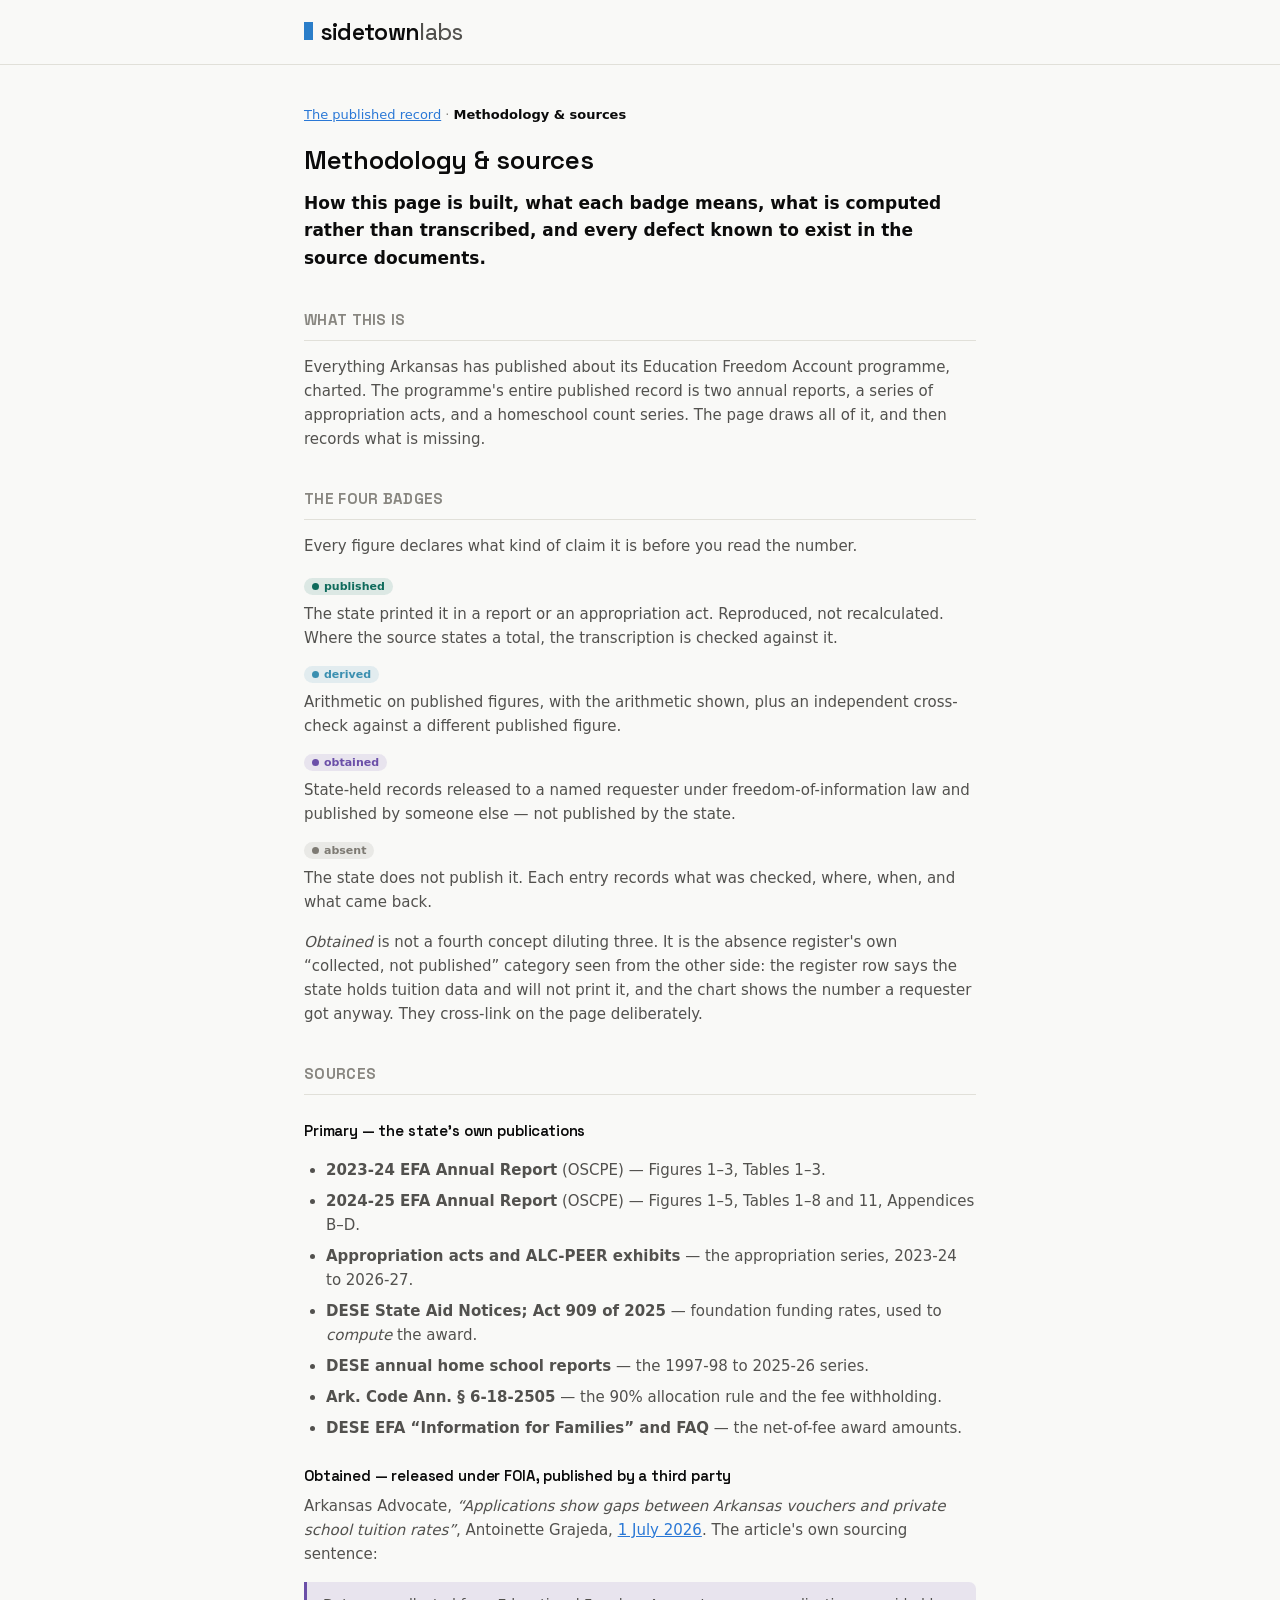
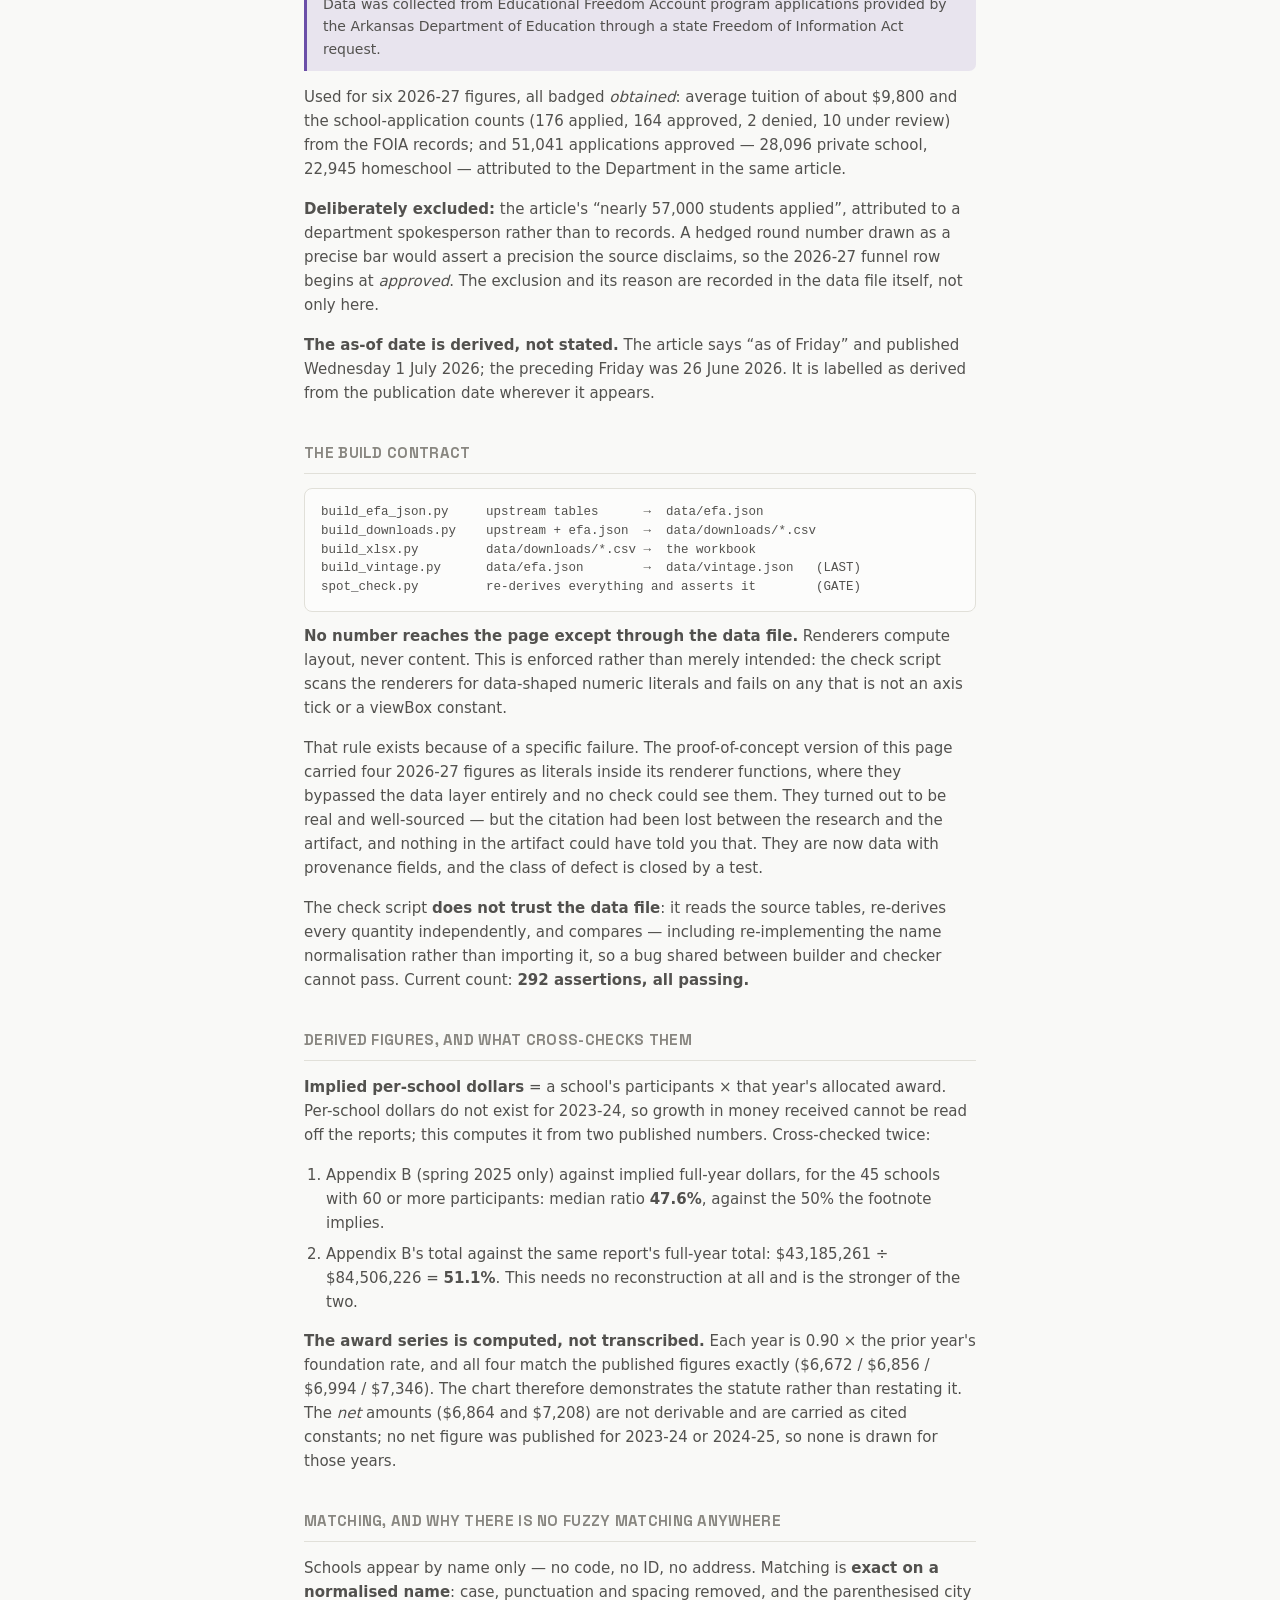
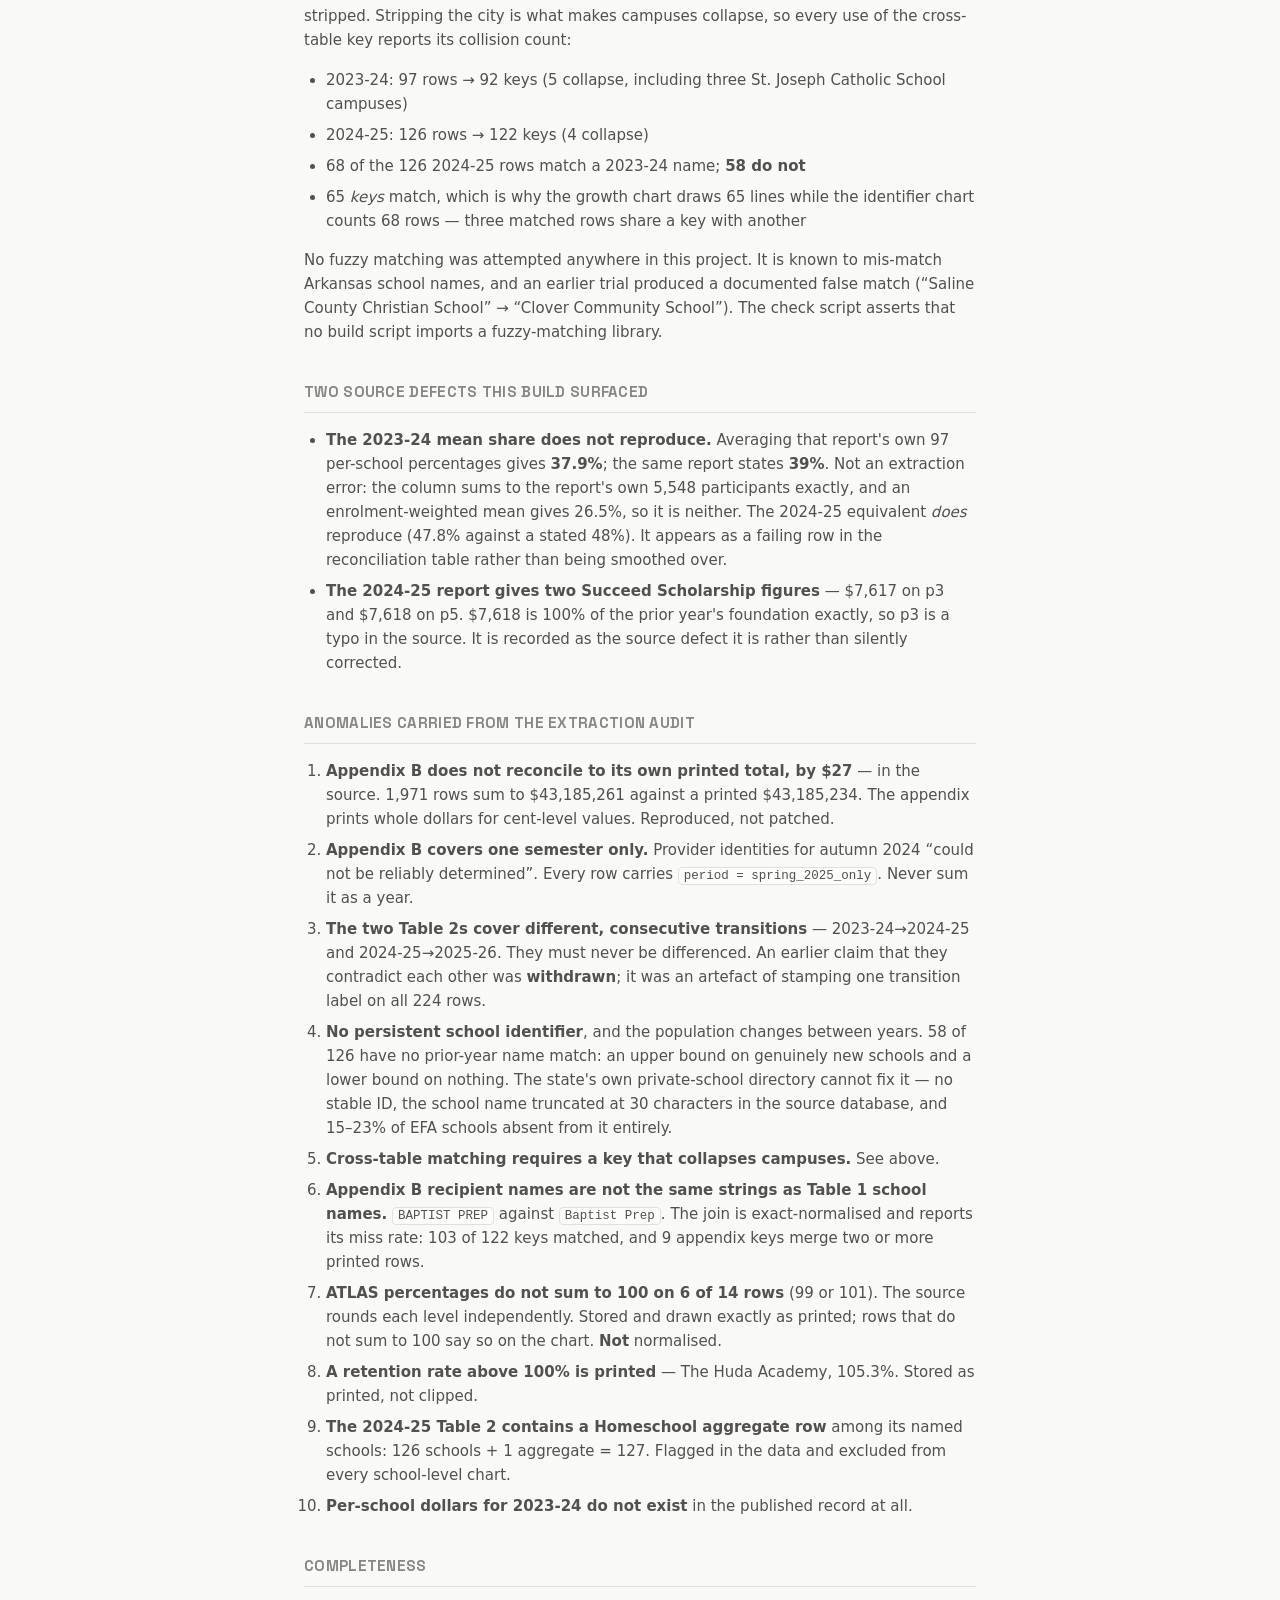
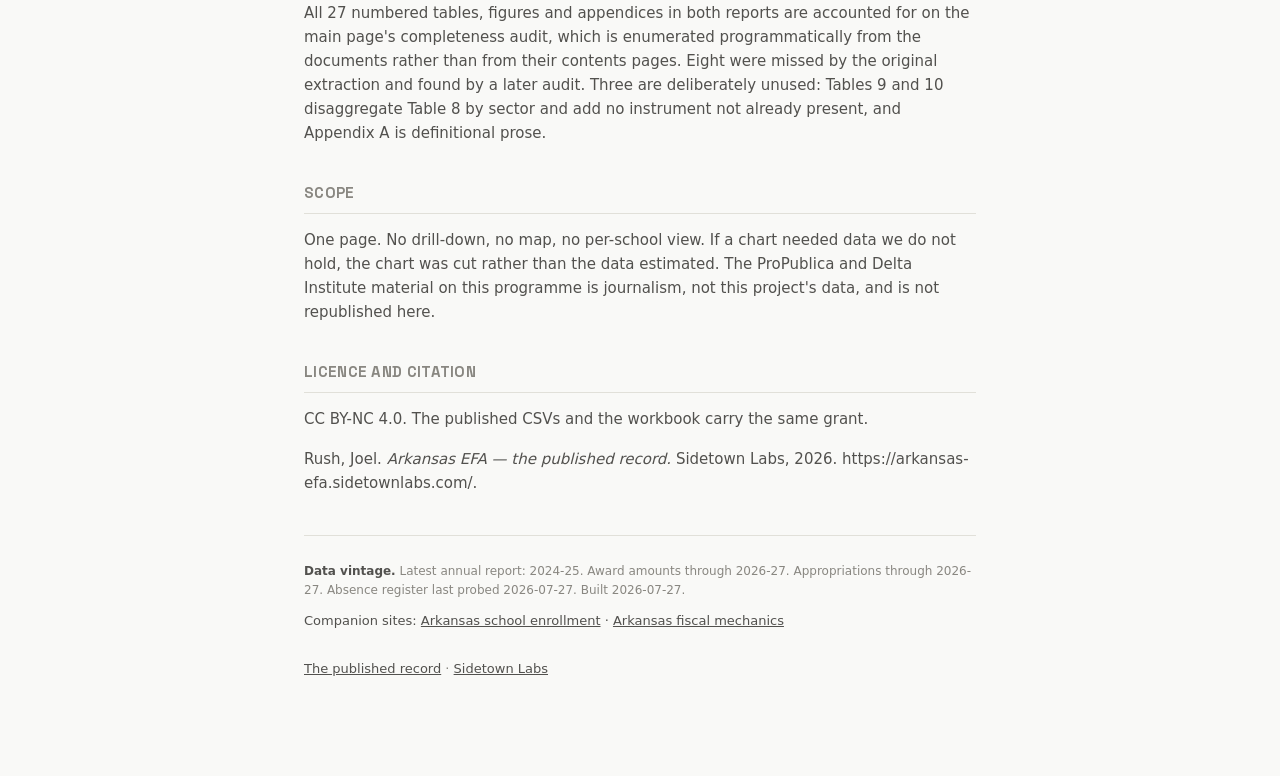
==== methodology.html @ b0ef3294 "Sync public surface with private source (no prior Private-source-commit marker in OUT_DIR's history " ====
<!doctype html>
<html lang="en">
<head>
<meta charset="utf-8">
<meta name="viewport" content="width=device-width, initial-scale=1">
<title>Methodology &amp; sources — Arkansas EFA</title>
<meta name="description" content="How the Arkansas EFA published-record page is built: sources, the four provenance badges, the derived figures and their cross-checks, and every known anomaly in the source documents.">
<link rel="canonical" href="https://arkansas-efa.sidetownlabs.com/methodology.html">
<meta property="og:type" content="article">
<meta property="og:title" content="Methodology &amp; sources — Arkansas EFA">
<meta property="og:description" content="Sources, badges, cross-checks and every known anomaly in Arkansas's EFA reporting.">
<meta property="og:url" content="https://arkansas-efa.sidetownlabs.com/methodology.html">
<meta property="og:image" content="https://arkansas-efa.sidetownlabs.com/og-image.png">
<meta name="twitter:card" content="summary_large_image">
<link rel="icon" type="image/svg+xml" href="favicon.svg">
<link rel="stylesheet" href="app.css">
<style>
  /* Prose page: narrower column, and headings behave as document headings
     rather than the chart page's figure titles. */
  .page h2 { font-size: 15px; font-weight: 700; text-transform: uppercase;
    letter-spacing: .02em; color: var(--text-muted); margin: 36px 0 14px;
    padding-bottom: 8px; border-bottom: 1px solid var(--gridline); }
  .page h3 { font-size: 15px; margin: 24px 0 6px; color: var(--text-primary); }
  .page ul, .page ol { color: var(--text-secondary); padding-left: 22px; }
  .page li { margin-bottom: 7px; }
  dl.badges { margin: 14px 0 0; }
  dl.badges dt { margin-top: 12px; }
  dl.badges dd { margin: 4px 0 0; color: var(--text-secondary); }
  code { font-size: 12.5px; background: var(--surface-1); border: 1px solid var(--gridline);
    border-radius: 4px; padding: 1px 5px; }
  pre { background: var(--surface-1); border: 1px solid var(--gridline); border-radius: 8px;
    padding: 14px 16px; overflow-x: auto; font-size: 12.5px; line-height: 1.5;
    color: var(--text-secondary); }
  pre code { background: none; border: 0; padding: 0; }
  blockquote { margin: 14px 0; padding: 11px 16px; border-left: 3px solid var(--obtained);
    background: var(--obtained-bg); border-radius: 0 7px 7px 0; color: var(--text-secondary);
    font-size: 14px; }
  blockquote p { margin: 0; }
</style>
</head>
<body>
<a class="skip-link" href="#main">Skip to content</a>

<header class="site-header">
  <div class="page">
    <a class="wordmark" href="https://sidetownlabs.com/">
      <span class="caret" aria-hidden="true"></span><span class="st">sidetown</span><span class="lb">labs</span>
    </a>
  </div>
</header>

<div class="page">
<main id="main" tabindex="-1">

<p class="view-nav"><a href="./">The published record</a> · <span class="current">Methodology &amp; sources</span></p>

<h1>Methodology &amp; sources</h1>
<p class="lede">How this page is built, what each badge means, what is computed rather than
transcribed, and every defect known to exist in the source documents.</p>

<h2>What this is</h2>
<p>Everything Arkansas has published about its Education Freedom Account programme, charted. The
programme's entire published record is two annual reports, a series of appropriation acts, and a
homeschool count series. The page draws all of it, and then records what is missing.</p>

<h2>The four badges</h2>
<p>Every figure declares what kind of claim it is before you read the number.</p>
<dl class="badges">
  <dt><span class="verify-badge" data-verify="published"><span class="verify-dot"></span>published</span></dt>
  <dd>The state printed it in a report or an appropriation act. Reproduced, not recalculated.
  Where the source states a total, the transcription is checked against it.</dd>
  <dt><span class="verify-badge" data-verify="derived"><span class="verify-dot"></span>derived</span></dt>
  <dd>Arithmetic on published figures, with the arithmetic shown, plus an independent cross-check
  against a different published figure.</dd>
  <dt><span class="verify-badge" data-verify="obtained"><span class="verify-dot"></span>obtained</span></dt>
  <dd>State-held records released to a named requester under freedom-of-information law and
  published by someone else &mdash; not published by the state.</dd>
  <dt><span class="verify-badge" data-verify="absent"><span class="verify-dot"></span>absent</span></dt>
  <dd>The state does not publish it. Each entry records what was checked, where, when, and what
  came back.</dd>
</dl>
<p style="margin-top:16px"><em>Obtained</em> is not a fourth concept diluting three. It is the
absence register's own &ldquo;collected, not published&rdquo; category seen from the other side:
the register row says the state holds tuition data and will not print it, and the chart shows the
number a requester got anyway. They cross-link on the page deliberately.</p>

<h2>Sources</h2>
<h3>Primary &mdash; the state's own publications</h3>
<ul>
  <li><strong>2023-24 EFA Annual Report</strong> (OSCPE) &mdash; Figures 1&ndash;3, Tables 1&ndash;3.</li>
  <li><strong>2024-25 EFA Annual Report</strong> (OSCPE) &mdash; Figures 1&ndash;5, Tables 1&ndash;8 and 11, Appendices B&ndash;D.</li>
  <li><strong>Appropriation acts and ALC-PEER exhibits</strong> &mdash; the appropriation series, 2023-24 to 2026-27.</li>
  <li><strong>DESE State Aid Notices; Act 909 of 2025</strong> &mdash; foundation funding rates, used to <em>compute</em> the award.</li>
  <li><strong>DESE annual home school reports</strong> &mdash; the 1997-98 to 2025-26 series.</li>
  <li><strong>Ark. Code Ann. &sect;&nbsp;6-18-2505</strong> &mdash; the 90% allocation rule and the fee withholding.</li>
  <li><strong>DESE EFA &ldquo;Information for Families&rdquo; and FAQ</strong> &mdash; the net-of-fee award amounts.</li>
</ul>

<h3>Obtained &mdash; released under FOIA, published by a third party</h3>
<p>Arkansas Advocate, <em>&ldquo;Applications show gaps between Arkansas vouchers and private
school tuition rates&rdquo;</em>, Antoinette Grajeda,
<a href="https://arkansasadvocate.com/2026/07/01/applications-show-gaps-between-arkansas-vouchers-and-private-school-tuition-rates/">1 July 2026</a>.
The article's own sourcing sentence:</p>
<blockquote><p>Data was collected from Educational Freedom Account program applications provided
by the Arkansas Department of Education through a state Freedom of Information Act request.</p></blockquote>
<p>Used for six 2026-27 figures, all badged <em>obtained</em>: average tuition of about $9,800 and
the school-application counts (176 applied, 164 approved, 2 denied, 10 under review) from the FOIA
records; and 51,041 applications approved &mdash; 28,096 private school, 22,945 homeschool &mdash;
attributed to the Department in the same article.</p>
<p><strong>Deliberately excluded:</strong> the article's &ldquo;nearly 57,000 students applied&rdquo;,
attributed to a department spokesperson rather than to records. A hedged round number drawn as a
precise bar would assert a precision the source disclaims, so the 2026-27 funnel row begins at
<em>approved</em>. The exclusion and its reason are recorded in the data file itself, not only here.</p>
<p><strong>The as-of date is derived, not stated.</strong> The article says &ldquo;as of
Friday&rdquo; and published Wednesday 1 July 2026; the preceding Friday was 26 June 2026. It is
labelled as derived from the publication date wherever it appears.</p>

<h2>The build contract</h2>
<pre><code>build_efa_json.py     upstream tables      →  data/efa.json
build_downloads.py    upstream + efa.json  →  data/downloads/*.csv
build_xlsx.py         data/downloads/*.csv →  the workbook
build_vintage.py      data/efa.json        →  data/vintage.json   (LAST)
spot_check.py         re-derives everything and asserts it        (GATE)</code></pre>
<p><strong>No number reaches the page except through the data file.</strong> Renderers compute
layout, never content. This is enforced rather than merely intended: the check script scans the
renderers for data-shaped numeric literals and fails on any that is not an axis tick or a viewBox
constant.</p>
<p>That rule exists because of a specific failure. The proof-of-concept version of this page
carried four 2026-27 figures as literals inside its renderer functions, where they bypassed the
data layer entirely and no check could see them. They turned out to be real and well-sourced
&mdash; but the citation had been lost between the research and the artifact, and nothing in the
artifact could have told you that. They are now data with provenance fields, and the class of
defect is closed by a test.</p>
<p>The check script <strong>does not trust the data file</strong>: it reads the source tables,
re-derives every quantity independently, and compares &mdash; including re-implementing the name
normalisation rather than importing it, so a bug shared between builder and checker cannot pass.
Current count: <strong>292 assertions, all passing.</strong></p>

<h2>Derived figures, and what cross-checks them</h2>
<p><strong>Implied per-school dollars</strong> = a school's participants &times; that year's
allocated award. Per-school dollars do not exist for 2023-24, so growth in money received cannot
be read off the reports; this computes it from two published numbers. Cross-checked twice:</p>
<ol>
  <li>Appendix B (spring 2025 only) against implied full-year dollars, for the 45 schools with 60
  or more participants: median ratio <strong>47.6%</strong>, against the 50% the footnote implies.</li>
  <li>Appendix B's total against the same report's full-year total: $43,185,261 &divide;
  $84,506,226 = <strong>51.1%</strong>. This needs no reconstruction at all and is the stronger of
  the two.</li>
</ol>
<p><strong>The award series is computed, not transcribed.</strong> Each year is 0.90 &times; the
prior year's foundation rate, and all four match the published figures exactly ($6,672 / $6,856 /
$6,994 / $7,346). The chart therefore demonstrates the statute rather than restating it. The
<em>net</em> amounts ($6,864 and $7,208) are not derivable and are carried as cited constants; no
net figure was published for 2023-24 or 2024-25, so none is drawn for those years.</p>

<h2>Matching, and why there is no fuzzy matching anywhere</h2>
<p>Schools appear by name only &mdash; no code, no ID, no address. Matching is <strong>exact on a
normalised name</strong>: case, punctuation and spacing removed, and the parenthesised city
stripped. Stripping the city is what makes campuses collapse, so every use of the cross-table key
reports its collision count:</p>
<ul>
  <li>2023-24: 97 rows &rarr; 92 keys (5 collapse, including three St. Joseph Catholic School campuses)</li>
  <li>2024-25: 126 rows &rarr; 122 keys (4 collapse)</li>
  <li>68 of the 126 2024-25 rows match a 2023-24 name; <strong>58 do not</strong></li>
  <li>65 <em>keys</em> match, which is why the growth chart draws 65 lines while the identifier
  chart counts 68 rows &mdash; three matched rows share a key with another</li>
</ul>
<p>No fuzzy matching was attempted anywhere in this project. It is known to mis-match Arkansas
school names, and an earlier trial produced a documented false match (&ldquo;Saline County
Christian School&rdquo; &rarr; &ldquo;Clover Community School&rdquo;). The check script asserts
that no build script imports a fuzzy-matching library.</p>

<h2>Two source defects this build surfaced</h2>
<ul>
  <li><strong>The 2023-24 mean share does not reproduce.</strong> Averaging that report's own 97
  per-school percentages gives <strong>37.9%</strong>; the same report states <strong>39%</strong>.
  Not an extraction error: the column sums to the report's own 5,548 participants exactly, and an
  enrolment-weighted mean gives 26.5%, so it is neither. The 2024-25 equivalent <em>does</em>
  reproduce (47.8% against a stated 48%). It appears as a failing row in the reconciliation table
  rather than being smoothed over.</li>
  <li><strong>The 2024-25 report gives two Succeed Scholarship figures</strong> &mdash; $7,617 on
  p3 and $7,618 on p5. $7,618 is 100% of the prior year's foundation exactly, so p3 is a typo in
  the source. It is recorded as the source defect it is rather than silently corrected.</li>
</ul>

<h2>Anomalies carried from the extraction audit</h2>
<ol>
  <li><strong>Appendix B does not reconcile to its own printed total, by $27</strong> &mdash; in
  the source. 1,971 rows sum to $43,185,261 against a printed $43,185,234. The appendix prints
  whole dollars for cent-level values. Reproduced, not patched.</li>
  <li><strong>Appendix B covers one semester only.</strong> Provider identities for autumn 2024
  &ldquo;could not be reliably determined&rdquo;. Every row carries
  <code>period = spring_2025_only</code>. Never sum it as a year.</li>
  <li><strong>The two Table 2s cover different, consecutive transitions</strong> &mdash;
  2023-24&rarr;2024-25 and 2024-25&rarr;2025-26. They must never be differenced. An earlier claim
  that they contradict each other was <strong>withdrawn</strong>; it was an artefact of stamping
  one transition label on all 224 rows.</li>
  <li><strong>No persistent school identifier</strong>, and the population changes between years.
  58 of 126 have no prior-year name match: an upper bound on genuinely new schools and a lower
  bound on nothing. The state's own private-school directory cannot fix it &mdash; no stable ID,
  the school name truncated at 30 characters in the source database, and 15&ndash;23% of EFA
  schools absent from it entirely.</li>
  <li><strong>Cross-table matching requires a key that collapses campuses.</strong> See above.</li>
  <li><strong>Appendix B recipient names are not the same strings as Table 1 school names.</strong>
  <code>BAPTIST PREP</code> against <code>Baptist Prep</code>. The join is exact-normalised and
  reports its miss rate: 103 of 122 keys matched, and 9 appendix keys merge two or more printed
  rows.</li>
  <li><strong>ATLAS percentages do not sum to 100 on 6 of 14 rows</strong> (99 or 101). The source
  rounds each level independently. Stored and drawn exactly as printed; rows that do not sum to
  100 say so on the chart. <strong>Not</strong> normalised.</li>
  <li><strong>A retention rate above 100% is printed</strong> &mdash; The Huda Academy, 105.3%.
  Stored as printed, not clipped.</li>
  <li><strong>The 2024-25 Table 2 contains a Homeschool aggregate row</strong> among its named
  schools: 126 schools + 1 aggregate = 127. Flagged in the data and excluded from every
  school-level chart.</li>
  <li><strong>Per-school dollars for 2023-24 do not exist</strong> in the published record at all.</li>
</ol>

<h2>Completeness</h2>
<p>All 27 numbered tables, figures and appendices in both reports are accounted for on the main
page's completeness audit, which is enumerated programmatically from the documents rather than
from their contents pages. Eight were missed by the original extraction and found by a later
audit. Three are deliberately unused: Tables 9 and 10 disaggregate Table 8 by sector and add no
instrument not already present, and Appendix A is definitional prose.</p>

<h2>Scope</h2>
<p>One page. No drill-down, no map, no per-school view. If a chart needed data we do not hold, the
chart was cut rather than the data estimated. The ProPublica and Delta Institute material on this
programme is journalism, not this project's data, and is not republished here.</p>

<h2>Licence and citation</h2>
<p>CC BY-NC 4.0. The published CSVs and the workbook carry the same grant.</p>
<p>Rush, Joel. <em>Arkansas EFA &mdash; the published record.</em> Sidetown Labs, 2026.
https://arkansas-efa.sidetownlabs.com/.</p>

<footer class="site-footer">
  <p class="vintage" id="vintage"></p>
  <p class="companion">Companion sites:
    <a href="https://arkansas-enrollment.sidetownlabs.com/">Arkansas school enrollment</a> ·
    <a href="https://arkansas-fiscal.sidetownlabs.com/">Arkansas fiscal mechanics</a></p>
  <p class="meta-links"><a href="./">The published record</a> ·
    <a href="https://sidetownlabs.com/">Sidetown Labs</a></p>
</footer>

</main>
</div>

<script type="module">
  import { loadVintage, renderVintage } from "./shared.js";
  renderVintage(await loadVintage(), "vintage");
</script>
<script>
  window.goatcounter = { path: function(p) { return 'efa' + p } };
</script>
<script data-goatcounter="https://sidetownlabs.goatcounter.com/count"
        async src="//gc.zgo.at/count.js"></script>
</body>
</html>
---- app.css ----
/* Arkansas EFA — the published record. Shared design system.
 *
 * Third site in the Sidetown Labs estate, after the Arkansas Enrollment and
 * Arkansas Fiscal Mechanics tools. The token block below is the SHARED
 * vocabulary, carried across byte-identical from the fiscal site's app.css:
 * surfaces, text, gridline, border, link, --brand-caret, --band-efa, the
 * --verify-* ordinal ramp, --prelim, and --cat-1..7. A change to any of those
 * declarations is a change to all three repos, in the same session. Do not
 * fork the palette.
 *
 * Deliberately NOT copied: the fiscal site's chart-specific tokens
 * (--series-*, --gap-*, --bar-*, --layer-*, --cushion, --growth) and
 * --band-covid. Those encode that tool's own chart semantics — a lagged-ADM
 * line pair, a four-layer revenue stack, a COVID era band — none of which
 * exists here. Shipping them would be dead CSS pretending to be shared
 * vocabulary, which is worse for drift detection than their absence. The
 * fiscal repo holds the canonical copy of everything that IS shared.
 *
 * The --verify-* ramp is reused with this site's own three-value meaning:
 * published (the state printed this number) / derived (we computed it from
 * numbers the state printed) / absent (the state has not published it). Same
 * ordinal logic the fiscal tool uses — strongest claim gets the strongest
 * token — and the same rule that the text label is mandatory, so colour is
 * never the sole channel. The badge system IS the thesis of this page.
 */

:root {
  --surface-1:      #fcfcfb;
  --page-plane:     #f9f9f7;
  --text-primary:   #0b0b0b;
  --text-secondary: #52514e;
  --text-muted:     #898781;
  --gridline:       #e1e0d9;
  --border:         rgba(11,11,11,0.44);
  --link:           #2a78d6;

  /* Brand caret — the one coloured element of the Sidetown Labs wordmark.
     Values are the brand spec's own "accent caret", light and dark, not the
     site's --link, because the mark is not to be recoloured per site.
     Shared vocabulary across both sibling sites and the homepage (keep
     byte-identical). */
  --brand-caret: #2B7EC9;
  --band-efa:       rgba(27, 175, 122, 0.09);

  /* Verification badges (ordinal: exact strongest -> observed weakest).
     Light mode: darker/more-saturated teal = stronger. Each has a matching
     faint --*-bg fill for the pill background. */
  --verify-exact:      #0f6b5c;
  --verify-exact-bg:   rgba(15, 107, 92, 0.12);
  --verify-applied:    #3a8fb0;
  --verify-applied-bg: rgba(58, 143, 176, 0.12);
  --verify-observed:   #7d7a73;
  --verify-observed-bg: rgba(125, 122, 115, 0.13);

  /* Preliminary / computed marker (fy36) -- amber, distinct from the
     verification ramp; means "this figure is provisional," a different axis
     from how-verified. */
  --prelim:            #b5730c;
  --prelim-bg:         rgba(181, 115, 12, 0.12);

  /* Categorical palette — shared vocabulary across both sibling sites (keep byte-identical). */
  --cat-1: #2a78d6;   /* blue   */
  --cat-2: #eb6834;   /* orange */
  --cat-3: #1baf7a;   /* teal   */
  --cat-4: #008300;   /* green  */
  --cat-5: #008300;   /* green (brightens in dark) */
  --cat-6: #e87ba4;   /* pink   */
  --cat-7: #eda100;   /* amber  */

  /* ── Site-local tokens — NOT part of the shared estate vocabulary ──────────
     These two exist only here. They are declared after the shared block, never
     inside it, so the drift check in scripts/spot_check.py can compare the
     shared declarations against the fiscal repo's without tripping over them.

     --neutral: the "prior year / inactive" mark. The chart grammar needs a
     recessive fill that is not a category and not a gridline — the earlier bar
     of a dumbbell, the empty cell of the coverage matrix. --text-muted is text
     ink and --gridline is a hairline; neither survives as a 26px fill.

     --obtained: the fourth provenance badge. State-held records released to a
     requester under FOIA and published by someone else — a different claim from
     "the state published this", and the absence register's own "collected, not
     published" category surfacing in the main body. Violet is deliberately off
     the teal→blue→grey ordinal ramp, because this is a different axis rather
     than a weaker rung, and it must not read as the amber "provisional" marker,
     which is a third axis again. Validated against --prelim in both modes:
     ΔE 25.8 protan / 18.5 tritan / 27.0 normal in light, all six palette checks
     pass. */
  --neutral:      #b4b2ab;
  --obtained:     #6b4fa8;
  --obtained-bg:  rgba(107, 79, 168, 0.12);
}

@media (prefers-color-scheme: dark) {
  :root {
    --surface-1:      #1a1a19;
    --page-plane:     #0d0d0d;
    --text-primary:   #ffffff;
    --text-secondary: #c3c2b7;
    --text-muted:     #898781;
    --gridline:       #2c2c2a;
    --border:         rgba(255,255,255,0.33);
    --link:           #3987e5;

    --brand-caret: #60AAF3;
    --band-efa:       rgba(25, 158, 112, 0.12);

    /* Dark mode: brighter teal = stronger (inverted from light, same as the
       enrollment tool inverts its ramps). */
    --verify-exact:      #4fc9b3;
    --verify-exact-bg:   rgba(79, 201, 179, 0.16);
    --verify-applied:    #6fc0dc;
    --verify-applied-bg: rgba(111, 192, 220, 0.15);
    --verify-observed:   #a3a099;
    --verify-observed-bg: rgba(163, 160, 153, 0.15);

    --prelim:            #e0a44a;
    --prelim-bg:         rgba(224, 164, 74, 0.16);

    --cat-1: #3987e5;
    --cat-2: #d95926;
    --cat-3: #199e70;
    --cat-4: #008300;
    --cat-5: #35a854;
    --cat-6: #d55181;
    --cat-7: #c98500;

    /* Site-local, as above. Dark mode is selected, not flipped: the violet is
       lifted to clear the near-black plane and re-validated against --prelim
       there (ΔE 25.2 protan / 15.9 tritan / 25.8 normal, contrast >= 3:1). */
    --neutral:      #5a5852;
    --obtained:     #9d7fd6;
    --obtained-bg:  rgba(157, 127, 214, 0.17);
  }
}

/* Respect a reader's data-theme override the same way the Artifact/enrollment
   conventions do -- explicit toggle wins over the OS preference in both
   directions. (Present for parity; the static site itself ships no toggle
   today, but any future one will Just Work.) */
:root[data-theme="light"] { color-scheme: light; }
:root[data-theme="dark"]  { color-scheme: dark; }

* { box-sizing: border-box; }
html, body {
  margin: 0;
  background: var(--page-plane);
  color: var(--text-primary);
  font: 15px/1.6 system-ui, -apple-system, "Segoe UI", sans-serif;
}

/* Two content widths, same two the fiscal site uses: the 720px reading column
   for prose, and a wide plane for figures that need horizontal room. This is a
   single long-form page, so it runs on .page and lets individual figures widen
   themselves inside .figure-wide rather than switching container class. */
.page { max-width: 720px; margin: 0 auto; padding: 40px 24px 80px; }
.page-wide { max-width: 1400px; margin: 0 auto; padding: 40px 24px 80px; }

/* ── Sidetown Labs wordmark header ──────────────────────────────────────────
   Ships on every page of both sibling sites and reproduces the header on
   sidetownlabs.com: same 64px row, same 23px wordmark, same caret geometry
   from the brand spec. Keep this block
   byte-identical between the two repos -- it is brand furniture, not
   site-specific chrome. (Design unification Phase 1b; the review's "single
   highest-leverage change for family consistency".)

   Two deliberate deviations from the homepage's version:

   1. NOT sticky. The homepage header is position:sticky, but these are data
      sites: school-districts / charter-schools / the fiscal tables all use
      sticky <th> at top:0, and a sticky site header would either overlap them
      or force a 64px offset into every table's sticky math. The wordmark is
      an identity marker, not a navigation control, so it scrolls away.
   2. No nav or theme button inside it. Each site keeps its existing
      .view-nav exactly as-is, directly below -- the brief's requirement, and
      it avoids two competing navigation rows.

   Width: the inner element carries the page's OWN container class (.page or
   .page-wide), so the wordmark aligns with that page's h1 at every width
   without any per-page plumbing. The two-class selector below outranks the
   per-page `.page { padding: ... }` rules that pages declare in their own
   inline <style> after this sheet loads, so source order doesn't matter. */
@font-face {
  /* Latin subset of the Space Grotesk variable font, weights 300-700, so both
     the 600 "sidetown" and the 450 "labs" are real instances rather than
     synthesised. Self-hosted (22 KB) rather than fetched from Google Fonts:
     these are no-build static sites, and a render-blocking third-party
     request on all 20 data pages is a bad trade for one 23px wordmark.
     Licence: SIL OFL 1.1, shipped beside it as space-grotesk-OFL.txt. */
  font-family: "Space Grotesk";
  font-style: normal;
  font-weight: 300 700;
  font-display: swap;
  src: url("space-grotesk-latin.woff2") format("woff2");
}
.site-header { background: var(--page-plane); border-bottom: 1px solid var(--gridline); }
.site-header .page,
.site-header .page-wide { display: flex; align-items: center; min-height: 64px; padding-block: 0; }
.wordmark {
  display: inline-flex; align-items: baseline;
  font-family: "Space Grotesk", system-ui, -apple-system, sans-serif;
  font-size: 23px; line-height: 1; letter-spacing: -0.028em;
  color: var(--text-primary); text-decoration: none; white-space: nowrap;
}
/* Caret geometry is the brand spec's, expressed in em so it tracks font-size:
   width 0.37em, height 0.783em, one caret-width (0.348em) of space before the
   "s". The 0.0833em bottom offset is the spec's "8px above baseline at 96px". */
.wordmark .caret {
  display: inline-block; flex: none; vertical-align: baseline;
  width: 0.37em; height: 0.783em; margin-right: 0.348em; margin-bottom: 0.0833em;
  background: var(--brand-caret);
}
.wordmark .st { font-weight: 600; }
.wordmark .lb { font-weight: 450; color: var(--text-secondary); }
.wordmark:focus-visible { outline: 2px solid var(--brand-caret); outline-offset: 4px; }

.view-nav { font-size: 13px; color: var(--text-muted); margin: 0 0 18px; }
.view-nav a { color: var(--link); }
.view-nav .current { color: var(--text-primary); font-weight: 600; }

h1 { font-size: 26px; font-weight: 700; margin: 0 0 14px; line-height: 1.25; }
.lede { font-size: 17px; font-weight: 600; color: var(--text-primary); margin: 0 0 16px; }
p { margin: 0 0 16px; color: var(--text-secondary); }
p a, li a { color: var(--link); }

h2 {
  font-size: 15px;
  font-weight: 700;
  text-transform: uppercase;
  letter-spacing: 0.02em;
  color: var(--text-muted);
  margin: 36px 0 14px;
  padding-bottom: 8px;
  border-bottom: 1px solid var(--gridline);
}

/* Hero stats -- same anatomy as the enrollment landing (large tabular-nums
   figures, ink tokens only, no red/green coloring of headline numbers). */
.hero-stats { display: flex; flex-wrap: wrap; gap: 20px; margin: 20px 0 40px; }
.hero-stat { flex: 1 1 180px; min-width: 0; }
.hero-stat .stat-number {
  font-size: 34px; font-weight: 800; line-height: 1.1;
  color: var(--text-primary); font-variant-numeric: tabular-nums; letter-spacing: -0.01em;
}
.hero-stat .stat-label { font-size: 13px; color: var(--text-muted); margin-top: 4px; }

/* ── The badge system ────────────────────────────────────────────────────────
   The one thing this site does that nothing else does for this programme:
   every figure declares what KIND of claim it is before the reader reads the
   number. Three values, ordinal in how strong a claim they license:

     published  the state printed this number in a report we can cite
     derived    we computed it from numbers the state printed; the arithmetic
                is stated and cross-checked on the page
     obtained   state-held records released to a named requester under FOIA and
                published by someone else — not published by the state
     absent     the state has not published this, and we checked on a date

   "obtained" is not a fourth concept diluting three. It is the absence
   register's own `collected, not published` category surfacing in the main
   body: the register row says the state holds tuition data and will not print
   it, and the chart shows the number a requester got anyway. The two cross-link
   on the page deliberately, and the badge is what makes that legible.

   Rendered on the same .verify-badge pill the fiscal site uses, against the
   same --verify-* token pairs, so a reader who has seen that site reads this
   badge as the same object. The text label is mandatory: colour is never the
   sole channel. `data-verify` = published | derived | obtained | absent. */
.verify-badge {
  display: inline-flex; align-items: center; gap: 5px;
  font-size: 11px; font-weight: 600; line-height: 1;
  padding: 3px 8px; border-radius: 999px;
  white-space: nowrap; vertical-align: middle;
}
.verify-badge .verify-dot { width: 7px; height: 7px; border-radius: 50%; flex: none; }
.verify-badge[data-verify="published"] { color: var(--verify-exact);    background: var(--verify-exact-bg); }
.verify-badge[data-verify="published"] .verify-dot { background: var(--verify-exact); }
.verify-badge[data-verify="derived"]   { color: var(--verify-applied);  background: var(--verify-applied-bg); }
.verify-badge[data-verify="derived"]   .verify-dot { background: var(--verify-applied); }
.verify-badge[data-verify="obtained"]  { color: var(--obtained);        background: var(--obtained-bg); }
.verify-badge[data-verify="obtained"]  .verify-dot { background: var(--obtained); }
.verify-badge[data-verify="absent"]    { color: var(--verify-observed); background: var(--verify-observed-bg); }
.verify-badge[data-verify="absent"]    .verify-dot { background: var(--verify-observed); }

/* Preliminary marker pill (fy36). */
.prelim-badge {
  display: inline-flex; align-items: center; gap: 5px;
  font-size: 11px; font-weight: 600; line-height: 1;
  padding: 3px 8px; border-radius: 999px; white-space: nowrap;
  color: var(--prelim); background: var(--prelim-bg);
}

/* Meta links + footer -- footer carries the same author bio the enrollment
   tool uses (the footer-methodology convention the handoff calls out); the
   exact prose lives in each page so it's greppable/editable, but the styling
   is shared here. */
.meta-links { margin-top: 28px; font-size: 13px; color: var(--text-muted); }
.meta-links a { color: var(--text-secondary); }
.site-footer {
  margin-top: 40px; padding-top: 16px; border-top: 1px solid var(--gridline);
  font-size: 13px; color: var(--text-muted);
}
.site-footer a { color: var(--text-secondary); }

/* Data vintage -- "how fresh is this?", answered in every footer, built from
   the data files themselves (see scripts/build_vintage.py). */
.vintage {
  margin: 10px 0 0; font-size: 12px; color: var(--text-muted); line-height: 1.6;
}
.vintage strong { color: var(--text-secondary); font-weight: 600; }

/* Companion-site cross-link -- points readers to the sibling K-12 enrollment
   and fiscal sites. */
.companion { margin: 10px 0 0; font-size: 13px; }

/* Skip link -- first focusable element on every page, visible only on focus. */
.skip-link {
  position: absolute; left: 8px; top: -48px; z-index: 100;
  background: var(--surface-1); color: var(--link);
  border: 1px solid var(--link); border-radius: 8px;
  padding: 9px 14px; font-size: 14px; font-weight: 600; text-decoration: none;
  transition: top 120ms;
}
.skip-link:focus { top: 8px; }
/* the landmark itself must not draw a focus ring when targeted by the skip link */
main:focus { outline: none; }

/* Available to assistive tech, invisible on screen -- for header rows that a
   sighted reader gets from layout but a screen reader has no other route to. */
.visually-hidden {
  position: absolute; width: 1px; height: 1px; margin: -1px;
  padding: 0; overflow: hidden; clip: rect(0 0 0 0); clip-path: inset(50%);
  white-space: nowrap; border: 0;
}

/* Tabular figures everywhere numbers are compared in a column. */
.num { font-variant-numeric: tabular-nums; }

/* Glossary term -- a dotted-underline span with a plain-language tooltip on
   hover, focus, or tap. See shared.js initGlossary. */
.gloss {
  text-decoration: underline dotted var(--text-muted);
  text-underline-offset: 2px;
  cursor: help;
}
.gloss:hover, .gloss:focus-visible { text-decoration-color: var(--link); color: var(--text-primary); }
.gloss:focus-visible { outline: 2px solid var(--link); outline-offset: 2px; border-radius: 2px; }
.gloss-tip {
  position: absolute; z-index: 50; max-width: 300px;
  background: var(--surface-1); color: var(--text-secondary);
  border: 1px solid var(--border); border-radius: 8px;
  box-shadow: 0 6px 20px rgba(0,0,0,.18);
  padding: 9px 12px; font-size: 12.5px; line-height: 1.45;
}

/* ══ Chart grammar ═══════════════════════════════════════════════════════════
   Ported from the approved chart pack (design/EFA_chart_pack_v6.html). Lives
   here rather than in a per-page <style> because both pages use the card,
   source-line, pill and table rules — the estate's rule is that anything
   identical on two pages belongs in a linked sheet. */

/* This site's content column. The estate's other two sites run 720/880/1400;
   the chart pack was composed at 1040 and its SVG viewBoxes are 900 wide, so
   that is the width kept here. .page (720) stays for the prose page. */
.page-wide { max-width: 1040px; }

.masthead { padding: 46px 0 28px; border-bottom: 1px solid var(--gridline); margin-bottom: 34px; }
.kicker {
  font-family: "Space Grotesk", system-ui, sans-serif; font-size: 12px;
  letter-spacing: .13em; text-transform: uppercase; color: var(--text-muted); margin: 0 0 14px;
}
.masthead h1 { font-size: clamp(28px, 4vw, 42px); line-height: 1.12; margin: 0 0 12px; }
.masthead .lede { font-size: 17px; font-weight: 400; color: var(--text-secondary); max-width: 74ch; }

h1, h2, h3, .display {
  font-family: "Space Grotesk", system-ui, sans-serif; font-weight: 600; letter-spacing: -0.01em;
}
section { margin: 0 0 46px; }
/* Section headings here are titles, not the fiscal site's uppercase rules. */
section > h2 {
  font-size: 23px; margin: 0 0 6px; text-transform: none; letter-spacing: -0.01em;
  color: var(--text-primary); border-bottom: 0; padding-bottom: 0; font-weight: 600;
}
section > p { max-width: 70ch; }

.card {
  background: var(--surface-1); border: 1px solid var(--gridline); border-radius: 10px;
  padding: 20px 22px 18px; margin-top: 14px;
}
.srcline { font-size: 12px; color: var(--text-muted); margin: 12px 0 0; max-width: none; }
.srcline a { color: var(--link); }

/* Part dividers — the six-part spine of the argument. */
.part { border-top: 2px solid var(--border); margin: 64px 0 8px; padding-top: 22px; }
.part .n {
  font-family: "Space Grotesk", system-ui, sans-serif; font-size: 12px; letter-spacing: .13em;
  text-transform: uppercase; color: var(--text-muted); margin: 0;
}
.part h2 { font-size: 31px; margin: 8px 0 8px; text-transform: none; letter-spacing: -0.01em;
  color: var(--text-primary); border-bottom: 0; padding-bottom: 0; }
.part p { font-size: 16px; }

/* KPI row — the estate's .hero-stat anatomy, boxed as the pack has it. */
.hero-stats { display: grid; grid-template-columns: repeat(auto-fit, minmax(150px, 1fr)); gap: 12px; }
.hero-stat {
  background: var(--surface-1); border: 1px solid var(--gridline);
  border-radius: 10px; padding: 14px 16px;
}
.hero-stat .stat-number {
  font-family: "Space Grotesk", system-ui, sans-serif; font-size: 27px; font-weight: 600;
  line-height: 1.1; letter-spacing: -0.02em;
}
.hero-stat .stat-label { font-size: 12.5px; color: var(--text-secondary); margin-top: 5px; line-height: 1.35; }
.hero-stat .stat-sub { font-size: 11.5px; color: var(--text-muted); margin-top: 3px; }

.legend { display: flex; flex-wrap: wrap; gap: 14px; margin: 2px 0 12px; font-size: 12.5px; color: var(--text-secondary); }
.legend .key { display: inline-flex; align-items: center; gap: 6px; }
.legend .sw { width: 11px; height: 11px; border-radius: 3px; display: inline-block; flex: none; }

/* Inline marker pills. Distinct from .verify-badge: that one declares a whole
   figure's provenance, these annotate one fact inside a source line. */
.pill {
  display: inline-block; font-size: 11px; padding: 1.5px 7px; border-radius: 99px;
  font-weight: 600; letter-spacing: .02em; vertical-align: middle;
}
.pill.prelim   { color: var(--prelim);          background: var(--prelim-bg); }
.pill.exact    { color: var(--verify-exact);    background: var(--verify-exact-bg); }
.pill.obs      { color: var(--verify-observed); background: var(--verify-observed-bg); }
.pill.obtained { color: var(--obtained);        background: var(--obtained-bg); }

/* SVG primitives. Charts scale by viewBox; wide ones scroll inside .card. */
.card svg { display: block; width: 100%; height: auto; overflow: visible; }
.gl  { stroke: var(--gridline); stroke-width: 1; }
.ax  { fill: var(--text-muted); font-size: 11.5px; }
.lbl { fill: var(--text-secondary); font-size: 12px; }
.val { fill: var(--text-primary); font-size: 12px; font-weight: 600;
       font-family: "Space Grotesk", system-ui, sans-serif; }
.mark { transition: opacity .12s; }
.mark:hover { opacity: .75; cursor: default; }

#tt {
  position: fixed; pointer-events: none; opacity: 0; transition: opacity .1s; z-index: 99;
  background: var(--text-primary); color: var(--page-plane); font-size: 12.5px; line-height: 1.45;
  padding: 7px 10px; border-radius: 7px; max-width: 280px; box-shadow: 0 4px 14px rgba(0,0,0,.22);
}
#tt b { font-family: "Space Grotesk", system-ui, sans-serif; }

table { border-collapse: collapse; width: 100%; font-size: 13px; margin-top: 10px; }
th, td { text-align: left; padding: 7px 10px; border-bottom: 1px solid var(--gridline); vertical-align: top; }
th { font-size: 11.5px; text-transform: uppercase; letter-spacing: .06em; color: var(--text-muted); font-weight: 600; }
td.n { text-align: right; font-variant-numeric: tabular-nums; }
.table-scroll { overflow-x: auto; }

.note {
  border-left: 3px solid var(--prelim); background: var(--prelim-bg); padding: 11px 15px;
  border-radius: 0 7px 7px 0; font-size: 13.5px; color: var(--text-secondary); margin: 14px 0 0;
}
.note p { margin: 0; color: inherit; max-width: none; }
.note p + p { margin-top: 9px; }

nav.toc {
  background: var(--surface-1); border: 1px solid var(--gridline); border-radius: 10px;
  padding: 16px 20px; margin: 26px 0 8px;
}
nav.toc ol { margin: 0; padding-left: 20px; columns: 2; column-gap: 32px; font-size: 14px; }
@media (max-width: 640px) { nav.toc ol { columns: 1; } }
nav.toc a { color: var(--link); text-decoration: none; }
nav.toc a:hover { text-decoration: underline; }

.howto { display: grid; grid-template-columns: repeat(auto-fit, minmax(210px, 1fr)); gap: 12px; margin: 16px 0 0; }
.howto > div { background: var(--surface-1); border: 1px solid var(--gridline); border-radius: 10px; padding: 13px 15px; }
.howto p { font-size: 12.5px; margin: 6px 0 0; max-width: none; }

/* Absence register rows. */
.reg { margin-top: 14px; }
.reg .row { border-bottom: 1px solid var(--gridline); padding: 13px 2px; }
.reg .row:last-child { border-bottom: 0; }
.reg .f { font-weight: 600; color: var(--text-primary); font-size: 14.5px; }
.reg .k {
  font-size: 10.5px; text-transform: uppercase; letter-spacing: .05em; font-weight: 600;
  padding: 2px 8px; border-radius: 99px; margin-left: 9px; white-space: nowrap;
  display: inline-block;
}
.reg .probe { font-size: 13px; color: var(--text-secondary); margin-top: 5px; max-width: 88ch; }
.reg .got {
  font-size: 13px; margin-top: 6px; padding: 7px 11px; border-radius: 7px;
  background: var(--obtained-bg); color: var(--text-secondary); max-width: 88ch;
}
.reg .got b { color: var(--obtained); }

/* Inline download links — the machine-readable files, offered beside the
   figure they belong to rather than only from a downloads list. */
.downloads { display: flex; flex-wrap: wrap; gap: 8px; margin-top: 12px; }
.dl-btn {
  display: inline-flex; align-items: center; gap: 6px; font-size: 12.5px; font-weight: 600;
  padding: 5px 11px; border-radius: 7px; text-decoration: none;
  color: var(--link); background: var(--surface-1); border: 1px solid var(--gridline);
}
.dl-btn:hover, .dl-btn:focus-visible { border-color: var(--link); }
.dl-btn .ext { color: var(--text-muted); font-weight: 400; }
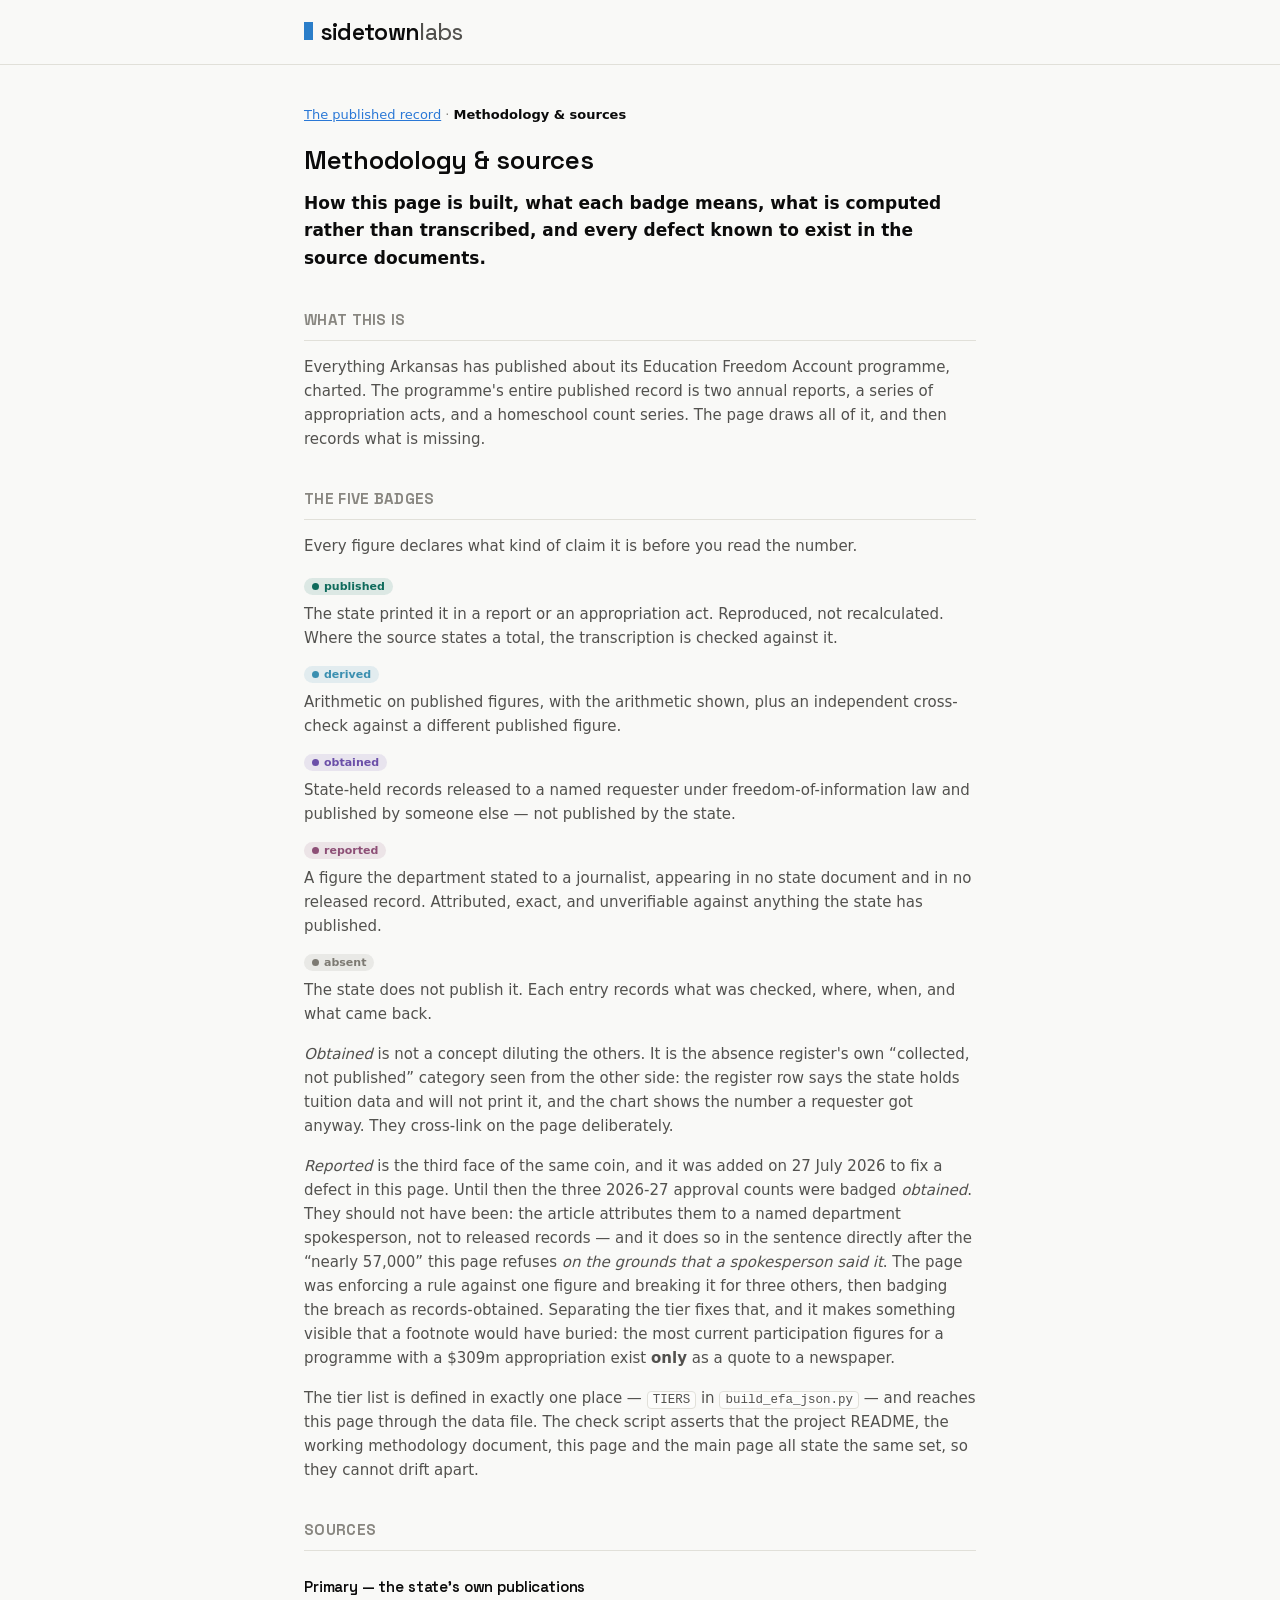
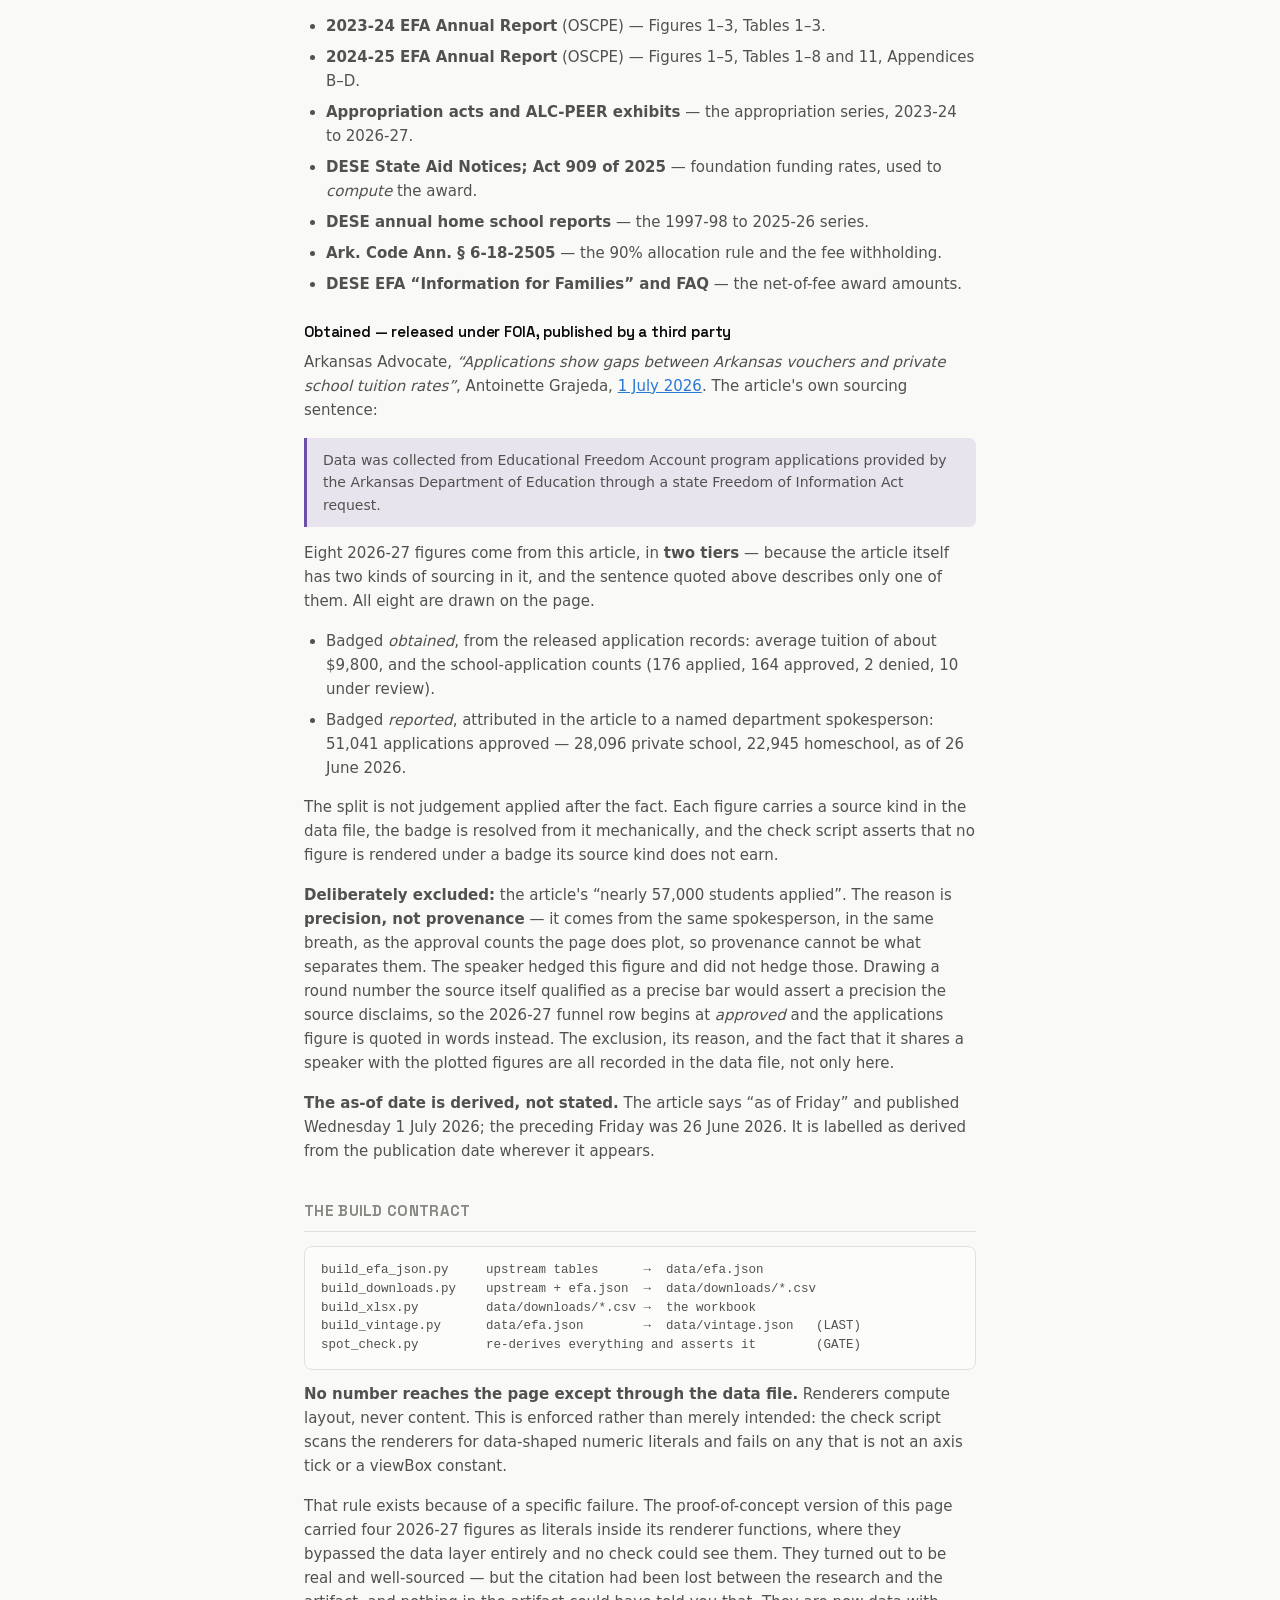
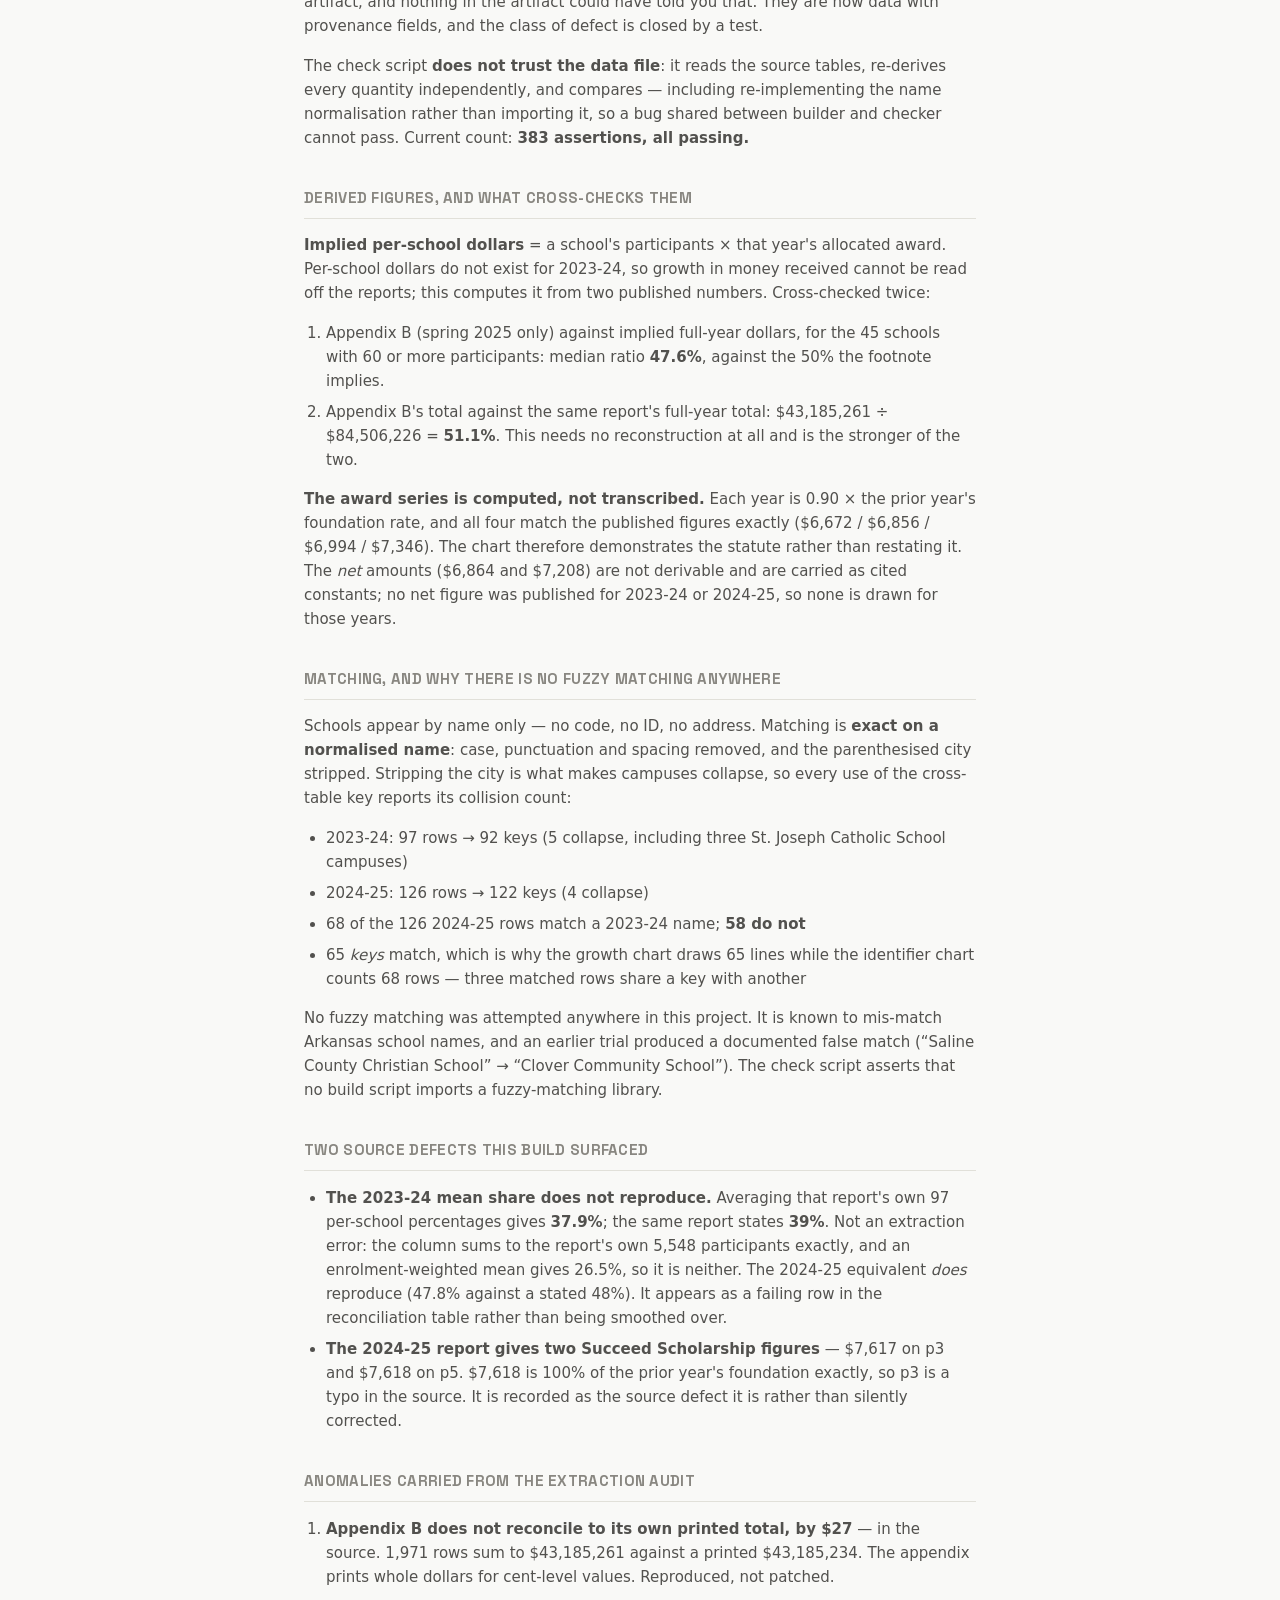
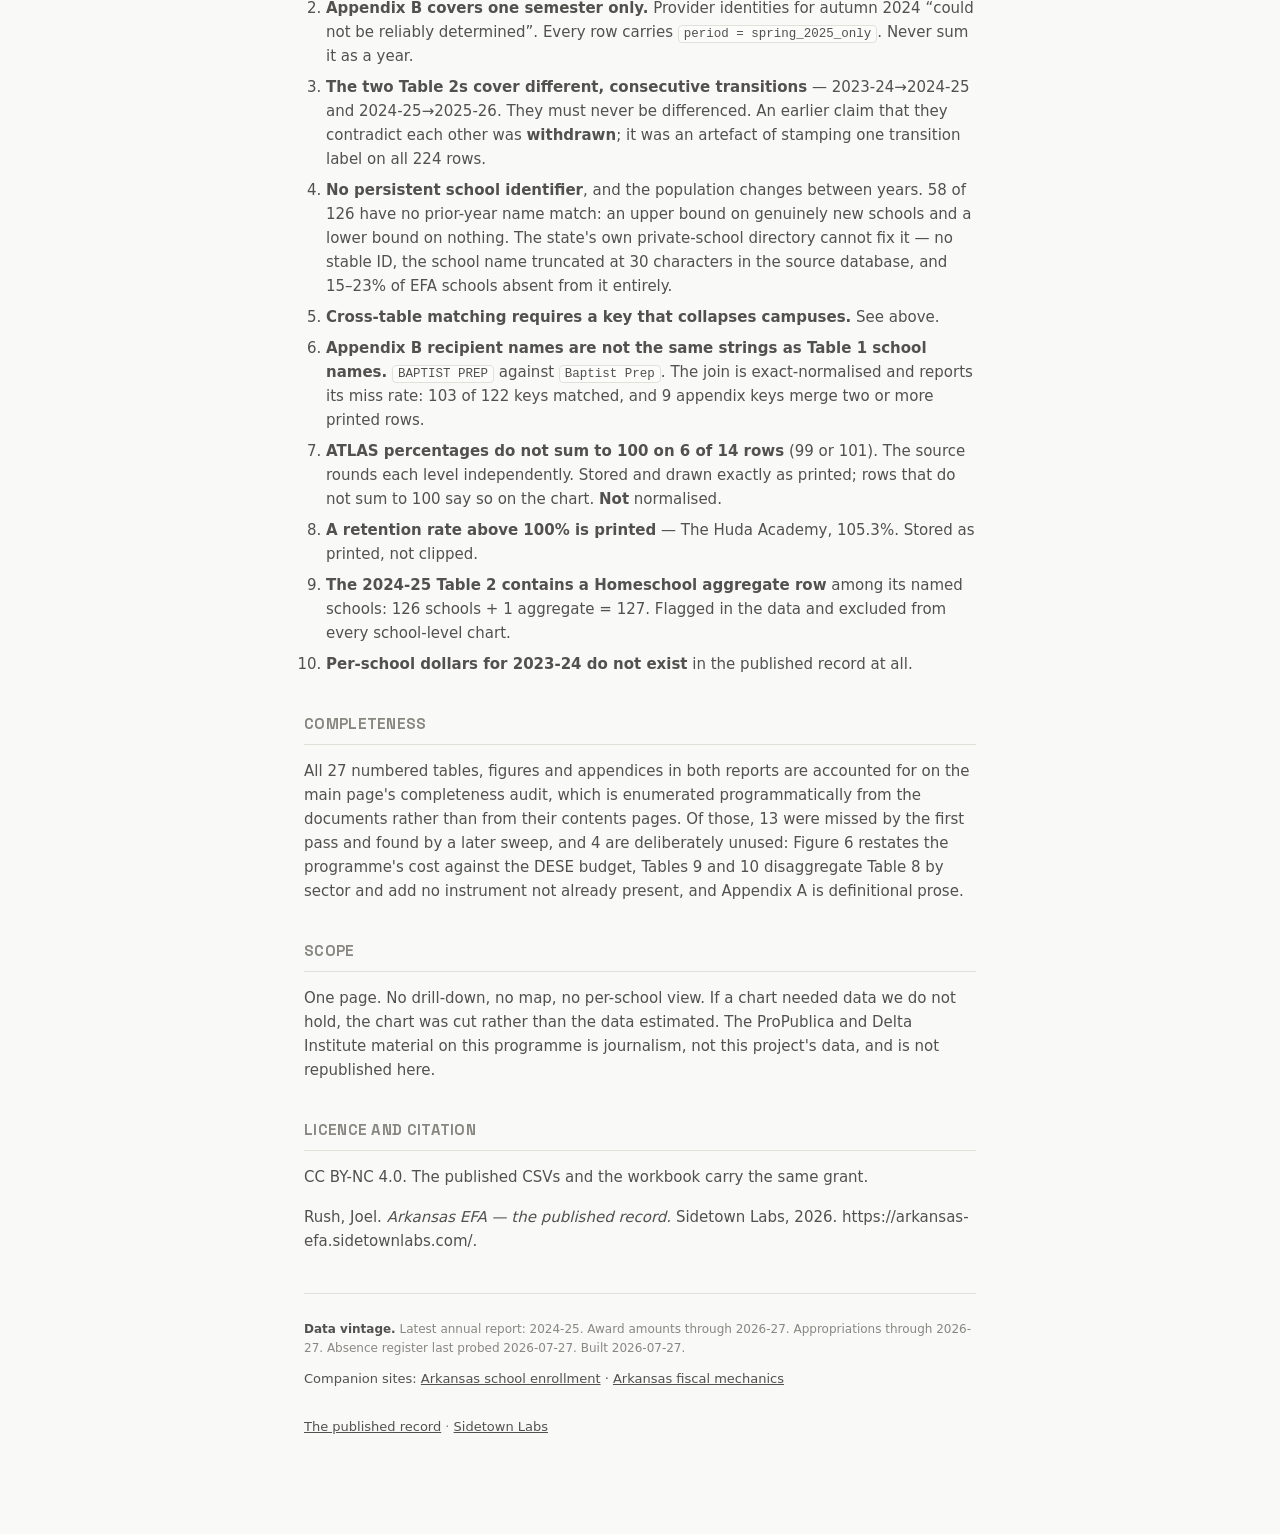
==== commit 827f297b: "Sync public surface with private source Private commits newly included:   f0e07d5 efa site (S33): fo" ====
--- a/methodology.html
+++ b/methodology.html
@@ -4,7 +4,7 @@
 <meta charset="utf-8">
 <meta name="viewport" content="width=device-width, initial-scale=1">
 <title>Methodology &amp; sources — Arkansas EFA</title>
-<meta name="description" content="How the Arkansas EFA published-record page is built: sources, the four provenance badges, the derived figures and their cross-checks, and every known anomaly in the source documents.">
+<meta name="description" content="How the Arkansas EFA published-record page is built: sources, the five provenance badges, the derived figures and their cross-checks, and every known anomaly in the source documents.">
 <link rel="canonical" href="https://arkansas-efa.sidetownlabs.com/methodology.html">
 <meta property="og:type" content="article">
 <meta property="og:title" content="Methodology &amp; sources — Arkansas EFA">
@@ -63,7 +63,7 @@
 programme's entire published record is two annual reports, a series of appropriation acts, and a
 homeschool count series. The page draws all of it, and then records what is missing.</p>
 
-<h2>The four badges</h2>
+<h2>The five badges</h2>
 <p>Every figure declares what kind of claim it is before you read the number.</p>
 <dl class="badges">
   <dt><span class="verify-badge" data-verify="published"><span class="verify-dot"></span>published</span></dt>
@@ -75,14 +75,31 @@
   <dt><span class="verify-badge" data-verify="obtained"><span class="verify-dot"></span>obtained</span></dt>
   <dd>State-held records released to a named requester under freedom-of-information law and
   published by someone else &mdash; not published by the state.</dd>
+  <dt><span class="verify-badge" data-verify="reported"><span class="verify-dot"></span>reported</span></dt>
+  <dd>A figure the department stated to a journalist, appearing in no state document and in no
+  released record. Attributed, exact, and unverifiable against anything the state has
+  published.</dd>
   <dt><span class="verify-badge" data-verify="absent"><span class="verify-dot"></span>absent</span></dt>
   <dd>The state does not publish it. Each entry records what was checked, where, when, and what
   came back.</dd>
 </dl>
-<p style="margin-top:16px"><em>Obtained</em> is not a fourth concept diluting three. It is the
+<p style="margin-top:16px"><em>Obtained</em> is not a concept diluting the others. It is the
 absence register's own &ldquo;collected, not published&rdquo; category seen from the other side:
 the register row says the state holds tuition data and will not print it, and the chart shows the
 number a requester got anyway. They cross-link on the page deliberately.</p>
+<p><em>Reported</em> is the third face of the same coin, and it was added on 27 July 2026 to fix
+a defect in this page. Until then the three 2026-27 approval counts were badged
+<em>obtained</em>. They should not have been: the article attributes them to a named department
+spokesperson, not to released records &mdash; and it does so in the sentence directly after the
+&ldquo;nearly 57,000&rdquo; this page refuses <em>on the grounds that a spokesperson said it</em>.
+The page was enforcing a rule against one figure and breaking it for three others, then badging
+the breach as records-obtained. Separating the tier fixes that, and it makes something visible
+that a footnote would have buried: the most current participation figures for a programme with a
+$309m appropriation exist <strong>only</strong> as a quote to a newspaper.</p>
+<p>The tier list is defined in exactly one place &mdash; <code>TIERS</code> in
+<code>build_efa_json.py</code> &mdash; and reaches this page through the data file. The check
+script asserts that the project README, the working methodology document, this page and the main
+page all state the same set, so they cannot drift apart.</p>
 
 <h2>Sources</h2>
 <h3>Primary &mdash; the state's own publications</h3>
@@ -103,14 +120,28 @@
 The article's own sourcing sentence:</p>
 <blockquote><p>Data was collected from Educational Freedom Account program applications provided
 by the Arkansas Department of Education through a state Freedom of Information Act request.</p></blockquote>
-<p>Used for six 2026-27 figures, all badged <em>obtained</em>: average tuition of about $9,800 and
-the school-application counts (176 applied, 164 approved, 2 denied, 10 under review) from the FOIA
-records; and 51,041 applications approved &mdash; 28,096 private school, 22,945 homeschool &mdash;
-attributed to the Department in the same article.</p>
-<p><strong>Deliberately excluded:</strong> the article's &ldquo;nearly 57,000 students applied&rdquo;,
-attributed to a department spokesperson rather than to records. A hedged round number drawn as a
-precise bar would assert a precision the source disclaims, so the 2026-27 funnel row begins at
-<em>approved</em>. The exclusion and its reason are recorded in the data file itself, not only here.</p>
+<p>Eight 2026-27 figures come from this article, in <strong>two tiers</strong> &mdash; because the
+article itself has two kinds of sourcing in it, and the sentence quoted above describes only one
+of them. All eight are drawn on the page.</p>
+<ul>
+  <li>Badged <em>obtained</em>, from the released application records: average tuition of about
+  $9,800, and the school-application counts (176 applied, 164 approved, 2 denied, 10 under
+  review).</li>
+  <li>Badged <em>reported</em>, attributed in the article to a named department spokesperson:
+  51,041 applications approved &mdash; 28,096 private school, 22,945 homeschool, as of
+  26 June 2026.</li>
+</ul>
+<p>The split is not judgement applied after the fact. Each figure carries a source kind in the
+data file, the badge is resolved from it mechanically, and the check script asserts that no
+figure is rendered under a badge its source kind does not earn.</p>
+<p><strong>Deliberately excluded:</strong> the article's &ldquo;nearly 57,000 students
+applied&rdquo;. The reason is <strong>precision, not provenance</strong> &mdash; it comes from
+the same spokesperson, in the same breath, as the approval counts the page does plot, so
+provenance cannot be what separates them. The speaker hedged this figure and did not hedge those.
+Drawing a round number the source itself qualified as a precise bar would assert a precision the
+source disclaims, so the 2026-27 funnel row begins at <em>approved</em> and the applications
+figure is quoted in words instead. The exclusion, its reason, and the fact that it shares a
+speaker with the plotted figures are all recorded in the data file, not only here.</p>
 <p><strong>The as-of date is derived, not stated.</strong> The article says &ldquo;as of
 Friday&rdquo; and published Wednesday 1 July 2026; the preceding Friday was 26 June 2026. It is
 labelled as derived from the publication date wherever it appears.</p>
@@ -134,7 +165,7 @@
 <p>The check script <strong>does not trust the data file</strong>: it reads the source tables,
 re-derives every quantity independently, and compares &mdash; including re-implementing the name
 normalisation rather than importing it, so a bug shared between builder and checker cannot pass.
-Current count: <strong>292 assertions, all passing.</strong></p>
+Current count: <strong>383 assertions, all passing.</strong></p>
 
 <h2>Derived figures, and what cross-checks them</h2>
 <p><strong>Implied per-school dollars</strong> = a school's participants &times; that year's
@@ -217,11 +248,13 @@
 </ol>
 
 <h2>Completeness</h2>
-<p>All 27 numbered tables, figures and appendices in both reports are accounted for on the main
-page's completeness audit, which is enumerated programmatically from the documents rather than
-from their contents pages. Eight were missed by the original extraction and found by a later
-audit. Three are deliberately unused: Tables 9 and 10 disaggregate Table 8 by sector and add no
-instrument not already present, and Appendix A is definitional prose.</p>
+<p>All <span data-count="objects">27</span> numbered tables, figures and appendices in both reports
+are accounted for on the main page's completeness audit, which is enumerated programmatically from
+the documents rather than from their contents pages. Of those,
+<span data-count="sweep">13</span> were missed by the first pass and found by a later sweep, and
+<span data-count="reference">4</span> are deliberately unused: Figure 6 restates the programme's
+cost against the DESE budget, Tables 9 and 10 disaggregate Table 8 by sector and add no instrument
+not already present, and Appendix A is definitional prose.</p>
 
 <h2>Scope</h2>
 <p>One page. No drill-down, no map, no per-school view. If a chart needed data we do not hold, the
@@ -246,8 +279,29 @@
 </div>
 
 <script type="module">
-  import { loadVintage, renderVintage } from "./shared.js";
+  import { loadEfa, loadVintage, renderVintage } from "./shared.js";
   renderVintage(await loadVintage(), "vintage");
+
+  /* The completeness counts in the prose are read from the data file, for the
+     same reason the main page reads its findings block from it (see
+     fillDerivedCounts in index.js). This paragraph shipped saying "Eight ...
+     Three" while the main page computed "13 ... 4" from efa.json: two pages
+     stating different numbers for the same count. The derived-count refactor
+     removed the hardcode from index.html and was not carried here; a number
+     typed into this markup is a number that goes stale silently. The static
+     values above are correct fallbacks for a module failure, not a second
+     source of truth. */
+  try {
+    const D = await loadEfa();
+    const n = s => D.completeness.filter(r => r.status === s).length;
+    const set = (k, v) => document.querySelectorAll(`[data-count="${k}"]`)
+      .forEach(node => { node.textContent = v; });
+    set("objects", D.completeness.length);
+    set("sweep", n("found in sweep"));
+    set("reference", n("reference only"));
+  } catch (err) {
+    /* Prose page: the fallbacks stand and the reader loses nothing. */
+  }
 </script>
 <script>
   window.goatcounter = { path: function(p) { return 'efa' + p } };
--- a/app.css
+++ b/app.css
@@ -85,10 +85,22 @@
      than a weaker rung, and it must not read as the amber "provisional" marker,
      which is a third axis again. Validated against --prelim in both modes:
      ΔE 25.8 protan / 18.5 tritan / 27.0 normal in light, all six palette checks
-     pass. */
+     pass.
+
+     --reported: the fifth provenance badge, added 2026-07-27. A figure the
+     department stated to a journalist, in no state document and in no released
+     record. Deliberately the same hue family as --obtained and deliberately
+     weaker: the two are adjacent claims — neither is a state publication — and
+     `reported` is the lesser of them, a quote rather than a record. ΔE 33.1
+     from --obtained in light and 30.9 in dark: close enough to read as kin,
+     far enough not to be mistaken for it. ΔE ≥ 34 against every other badge
+     token in both modes. Contrast on its own tint 4.93 light / 5.16 dark, both
+     over the 4.5 floor for the 11px pill text. */
   --neutral:      #b4b2ab;
   --obtained:     #6b4fa8;
   --obtained-bg:  rgba(107, 79, 168, 0.12);
+  --reported:     #8d4f76;
+  --reported-bg:  rgba(141, 79, 118, 0.12);
 }
 
 @media (prefers-color-scheme: dark) {
@@ -131,6 +143,8 @@
     --neutral:      #5a5852;
     --obtained:     #9d7fd6;
     --obtained-bg:  rgba(157, 127, 214, 0.17);
+    --reported:     #d98ab8;
+    --reported-bg:  rgba(217, 138, 184, 0.17);
   }
 }
 
@@ -247,25 +261,40 @@
 /* ── The badge system ────────────────────────────────────────────────────────
    The one thing this site does that nothing else does for this programme:
    every figure declares what KIND of claim it is before the reader reads the
-   number. Three values, ordinal in how strong a claim they license:
+   number. Five values, ordinal in how strong a claim they license:
 
      published  the state printed this number in a report we can cite
      derived    we computed it from numbers the state printed; the arithmetic
                 is stated and cross-checked on the page
      obtained   state-held records released to a named requester under FOIA and
                 published by someone else — not published by the state
+     reported   the department stated it to a journalist; it is in no state
+                document and in no released record
      absent     the state has not published this, and we checked on a date
 
-   "obtained" is not a fourth concept diluting three. It is the absence
-   register's own `collected, not published` category surfacing in the main
-   body: the register row says the state holds tuition data and will not print
-   it, and the chart shows the number a requester got anyway. The two cross-link
-   on the page deliberately, and the badge is what makes that legible.
+   "obtained" is not a concept diluting the others. It is the absence register's
+   own `collected, not published` category surfacing in the main body: the
+   register row says the state holds tuition data and will not print it, and the
+   chart shows the number a requester got anyway. The two cross-link on the page
+   deliberately, and the badge is what makes that legible.
+
+   "reported" (added 2026-07-27) is the third face of that coin. `obtained` and
+   `collected, not published` are one fact seen from two ends; `reported` is
+   what it looks like when the state answers a reporter instead of a records
+   request. It exists because three 2026-27 approval counts were wearing
+   `obtained` while coming from a spokesperson quote — and because the fact that
+   Arkansas's most current participation figures exist ONLY as a quote to a
+   newspaper is itself a finding about the record, which a footnote would bury.
+
+   The tier list is defined once, in scripts/build_efa_json.py's TIERS block,
+   reaches the page through efa.json, and spot_check.py asserts that README.md,
+   METHODOLOGY.md, methodology.html and index.html all agree with it.
 
    Rendered on the same .verify-badge pill the fiscal site uses, against the
    same --verify-* token pairs, so a reader who has seen that site reads this
    badge as the same object. The text label is mandatory: colour is never the
-   sole channel. `data-verify` = published | derived | obtained | absent. */
+   sole channel. `data-verify` = published | derived | obtained | reported |
+   absent. */
 .verify-badge {
   display: inline-flex; align-items: center; gap: 5px;
   font-size: 11px; font-weight: 600; line-height: 1;
@@ -279,6 +308,8 @@
 .verify-badge[data-verify="derived"]   .verify-dot { background: var(--verify-applied); }
 .verify-badge[data-verify="obtained"]  { color: var(--obtained);        background: var(--obtained-bg); }
 .verify-badge[data-verify="obtained"]  .verify-dot { background: var(--obtained); }
+.verify-badge[data-verify="reported"]  { color: var(--reported);        background: var(--reported-bg); }
+.verify-badge[data-verify="reported"]  .verify-dot { background: var(--reported); }
 .verify-badge[data-verify="absent"]    { color: var(--verify-observed); background: var(--verify-observed-bg); }
 .verify-badge[data-verify="absent"]    .verify-dot { background: var(--verify-observed); }
 
@@ -430,6 +461,41 @@
 
 /* SVG primitives. Charts scale by viewBox; wide ones scroll inside .card. */
 .card svg { display: block; width: 100%; height: auto; overflow: visible; }
+
+/* ── Narrow-viewport chart legibility (2026-07-27) ───────────────────────────
+   Every chart is authored at a 900-unit viewBox. Left to scale freely that is
+   fine down to about 900px and catastrophic below it: at a 375px viewport the
+   SVG resolved to 264px, a 0.296x scale, which rendered 11.5px chart type at
+   3.4px. Every axis label, value label and in-chart caption on all 22 charts
+   was unreadable on a phone — measured, not estimated.
+
+   The fix is the pattern the page already uses for wide tables: stop shrinking,
+   start scrolling. Below 900px the chart host becomes its own horizontal scroll
+   container and the SVG holds a floor width, so type stays at a legible scale
+   and the reader pans instead of squinting. No chart loses a mark, no renderer
+   changes, and the page itself still never scrolls horizontally — the overflow
+   is owned by the host, exactly as .table-scroll owns its table's.
+
+   The floor is 760px rather than the full 900: it keeps effective type at
+   ~9.7px at 375px (against 3.4px before) while holding the pan distance to
+   roughly two screen-widths. Restoring the full 900 would buy 1.8px of type
+   for another half-screen of panning, which is the wrong trade on a phone. */
+@media (max-width: 899px) {
+  .card > div[id^="c-"] {
+    overflow-x: auto;
+    overflow-y: hidden;
+    /* Let the scroll edge meet the card edge, so it reads as a pannable
+       surface rather than a clipped one, without shifting the card padding. */
+    margin: 0 -22px;
+    padding: 0 22px;
+    /* Keyboard users must be able to reach the scroll area. */
+    scrollbar-width: thin;
+  }
+  .card > div[id^="c-"] > svg { min-width: 760px; }
+  .card > div[id^="c-"]:focus-visible { outline: 2px solid var(--link); outline-offset: 2px; }
+  /* The legend belongs to the chart but is HTML, and wraps fine on its own. */
+  .card > .legend { margin-bottom: 10px; }
+}
 .gl  { stroke: var(--gridline); stroke-width: 1; }
 .ax  { fill: var(--text-muted); font-size: 11.5px; }
 .lbl { fill: var(--text-secondary); font-size: 12px; }
@@ -498,3 +564,64 @@
 }
 .dl-btn:hover, .dl-btn:focus-visible { border-color: var(--link); }
 .dl-btn .ext { color: var(--text-muted); font-weight: 400; }
+
+/* ══ Page-length pass (2026-07-27) ═══════════════════════════════════════════
+   Three structural changes, no figure altered. The page put ~6,000px of
+   reference apparatus after ~18,000px of evidence, so a reader crossed the
+   whole evidence base before reaching the argument it supports; and the
+   absence register was built for reading when its job is checking — sixteen
+   probes as open prose hide the one thing that matters about them, which is
+   how they distribute across kinds.
+
+   Layout classes only. Nothing here touches the shared token block, which
+   stays byte-identical to the fiscal site's (spot_check.py asserts it). */
+
+/* The findings block — the argument, before the evidence rather than after. */
+.findings { display: grid; gap: 10px; margin: 14px 0 0; }
+.findings > div {
+  background: var(--surface-1); border: 1px solid var(--gridline);
+  border-left: 3px solid var(--link); border-radius: 0 8px 8px 0;
+  padding: 11px 15px; font-size: 14.5px; color: var(--text-secondary); max-width: none;
+}
+.findings strong { color: var(--text-primary); }
+
+/* Pure-receipt sections collapse to their claim. The table is the proof, and
+   proof should be one click away rather than three screens tall. */
+details.receipt {
+  background: var(--surface-1); border: 1px solid var(--gridline);
+  border-radius: 10px; padding: 14px 18px; margin-top: 14px;
+}
+details.receipt > summary {
+  cursor: pointer; font-size: 14.5px; color: var(--text-secondary); list-style: none;
+}
+details.receipt > summary::-webkit-details-marker { display: none; }
+/* The expand affordance. Every collapsed block states what opening it shows and
+   swaps that for "hide" when open, so the control never lies about its state.
+   Both labels are always in the DOM; CSS chooses which is visible. */
+.hint { color: var(--link); font-size: 12.5px; white-space: nowrap; }
+details.receipt > summary .hint { margin-left: 6px; font-size: 13.5px; }
+.hint-open { display: none; }
+details[open] > summary .hint-shut { display: none; }
+details[open] > summary .hint-open { display: inline; }
+details.regrow > summary .hint { margin-left: auto; }
+details.receipt[open] > summary {
+  margin-bottom: 12px; padding-bottom: 10px; border-bottom: 1px solid var(--gridline);
+}
+details.receipt > summary:focus-visible { outline: 2px solid var(--link); outline-offset: 3px; border-radius: 4px; }
+
+/* Register: the count-by-kind chips carry the distribution, which is the
+   finding; each probe collapses to one line beneath them. */
+.reg-summary { display: flex; flex-wrap: wrap; gap: 7px; margin: 0 0 4px; max-width: none; }
+details.regrow { border-bottom: 1px solid var(--gridline); padding: 9px 2px; }
+details.regrow:last-child { border-bottom: 0; }
+details.regrow > summary {
+  cursor: pointer; list-style: none; display: flex; align-items: center; gap: 9px; flex-wrap: wrap;
+}
+details.regrow > summary::-webkit-details-marker { display: none; }
+details.regrow > summary::before {
+  content: "\25B8"; color: var(--text-muted); font-size: 11px;
+  transition: transform .12s; flex: none;
+}
+details.regrow[open] > summary::before { transform: rotate(90deg); }
+details.regrow > summary:focus-visible { outline: 2px solid var(--link); outline-offset: 3px; border-radius: 4px; }
+details.regrow .probe, details.regrow .got { margin-left: 18px; }
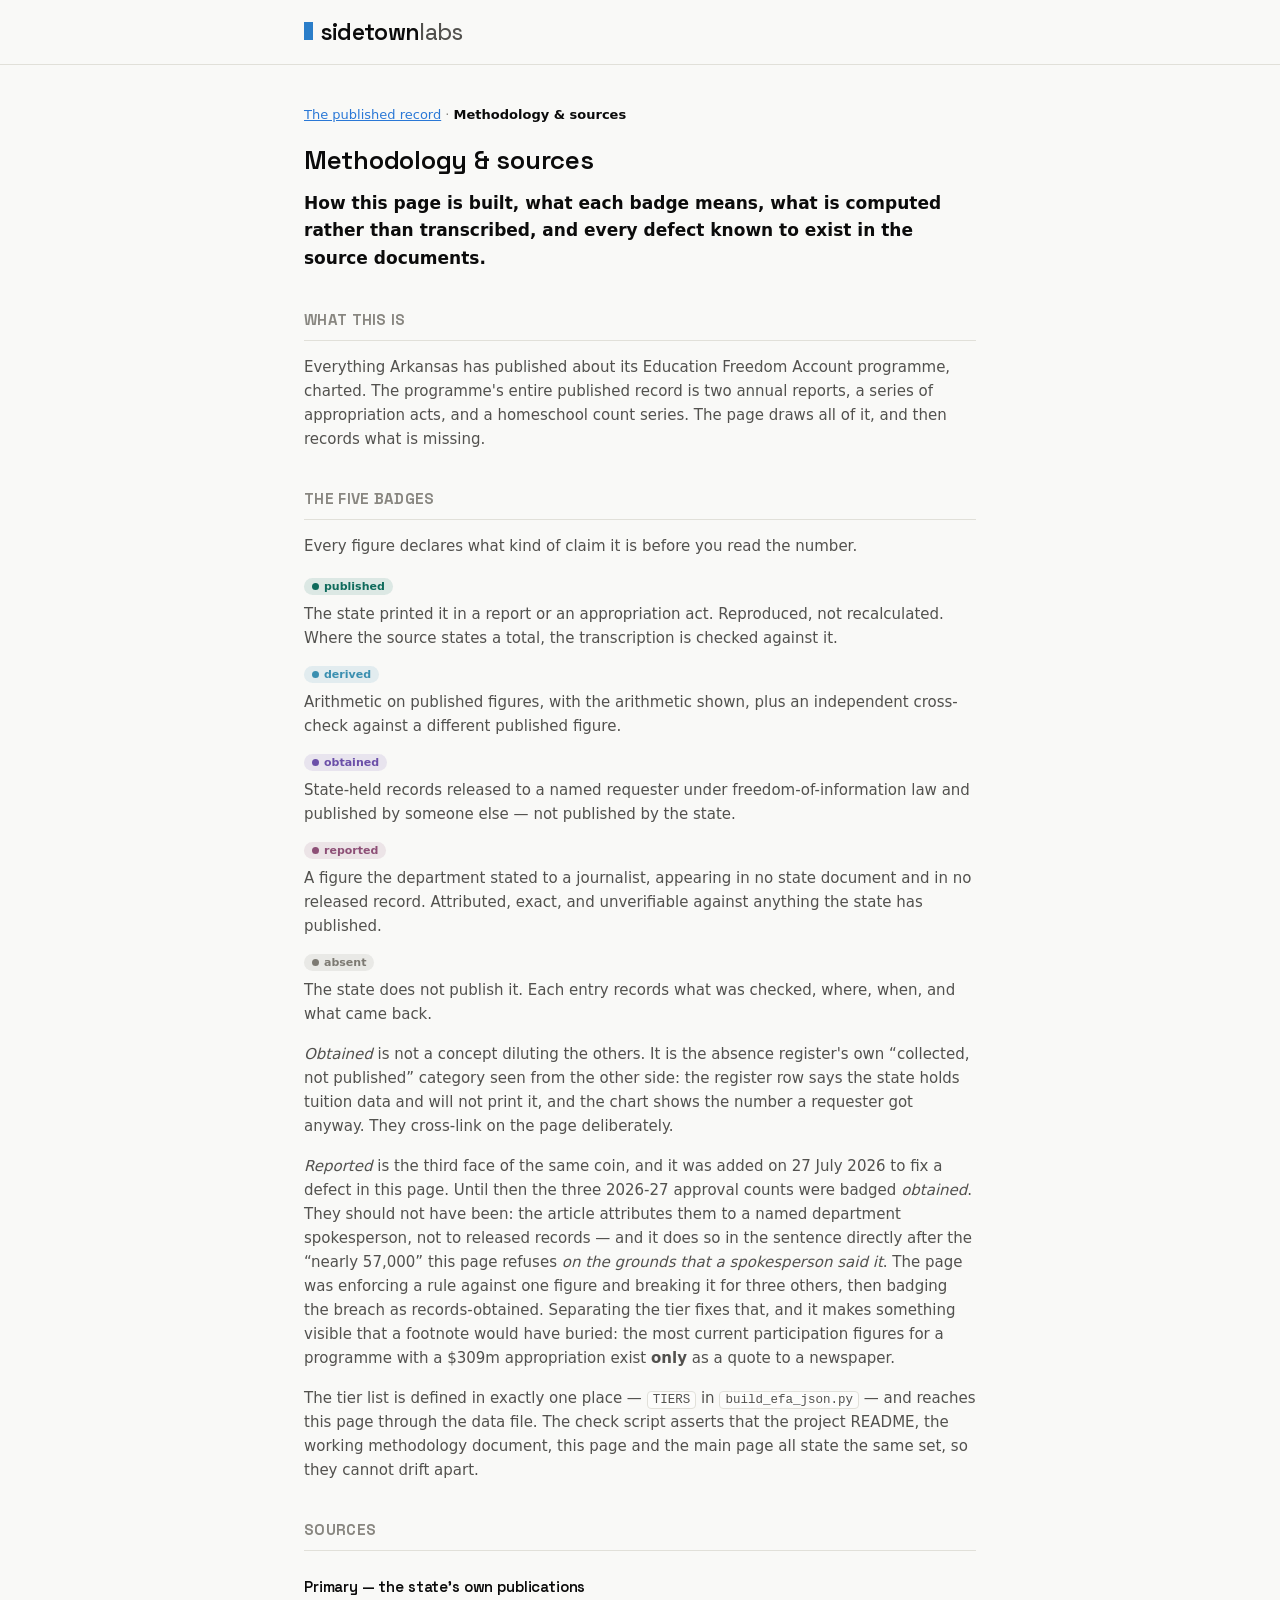
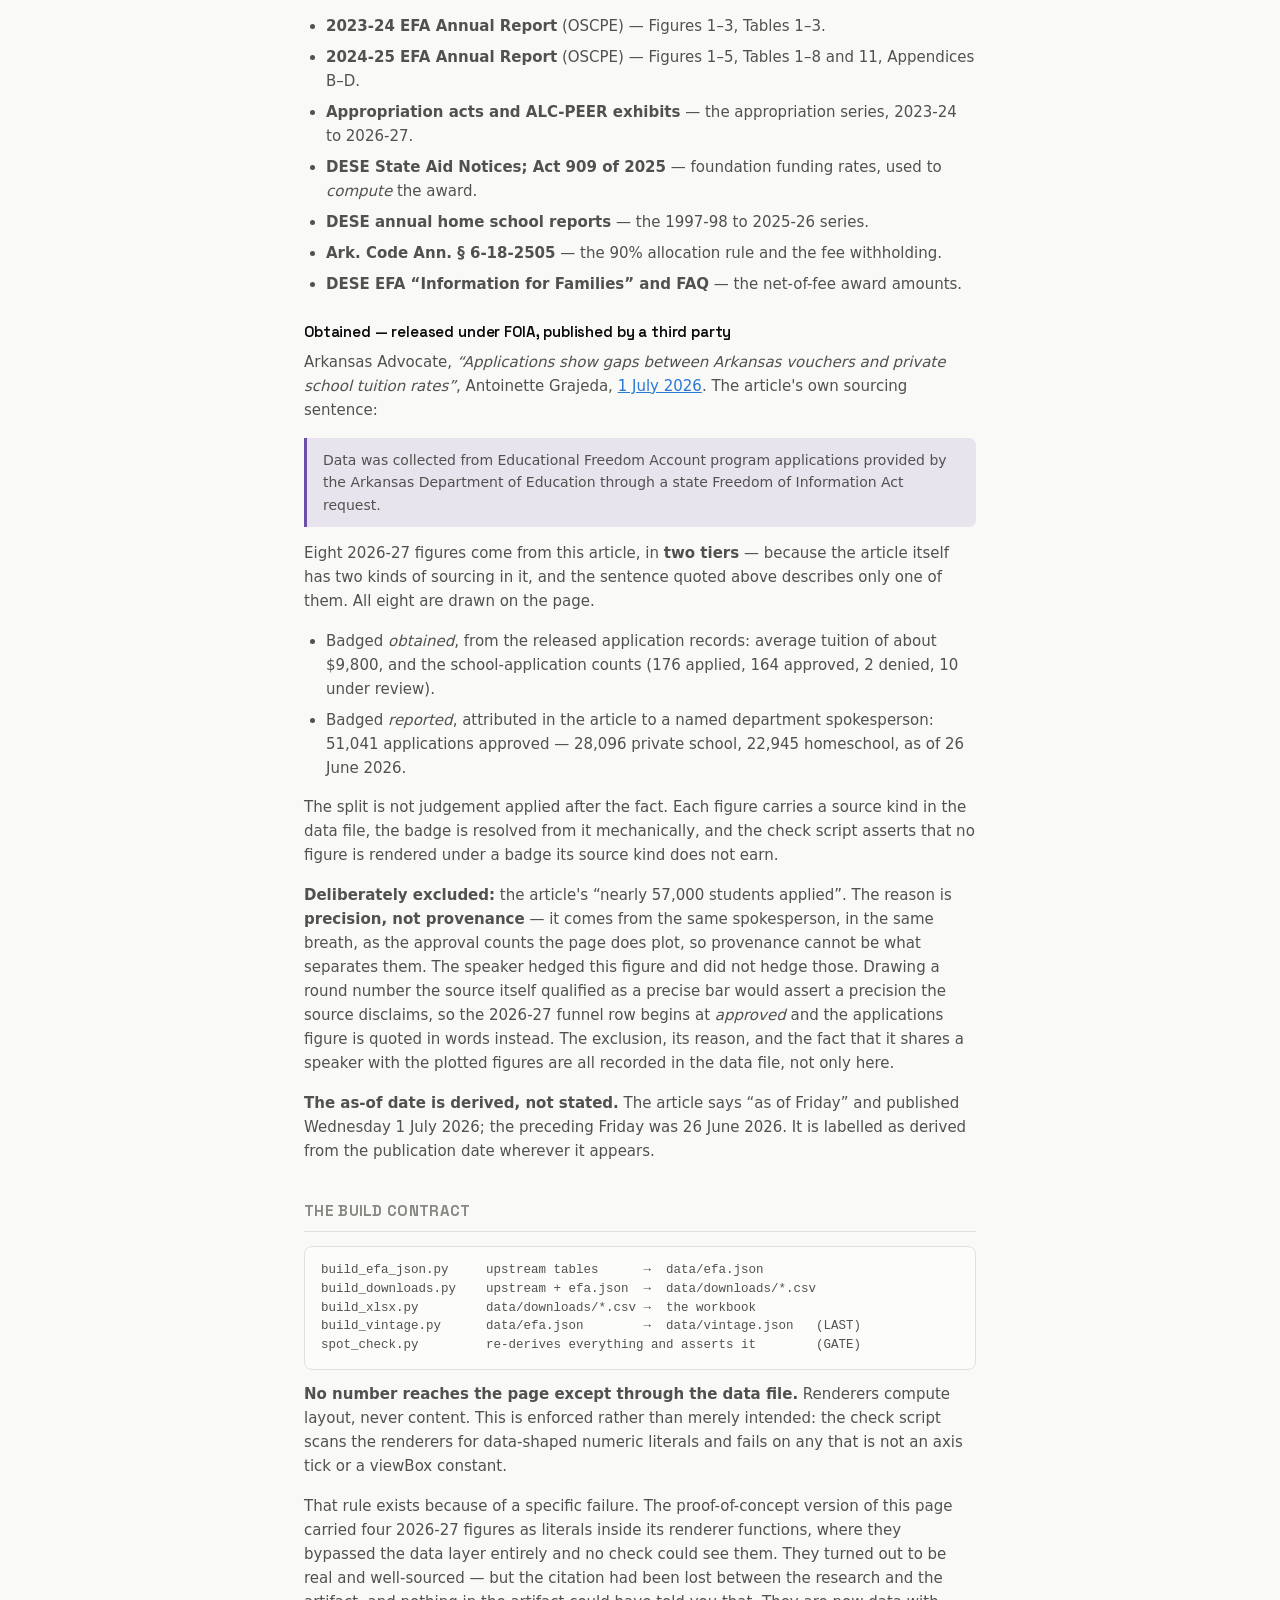
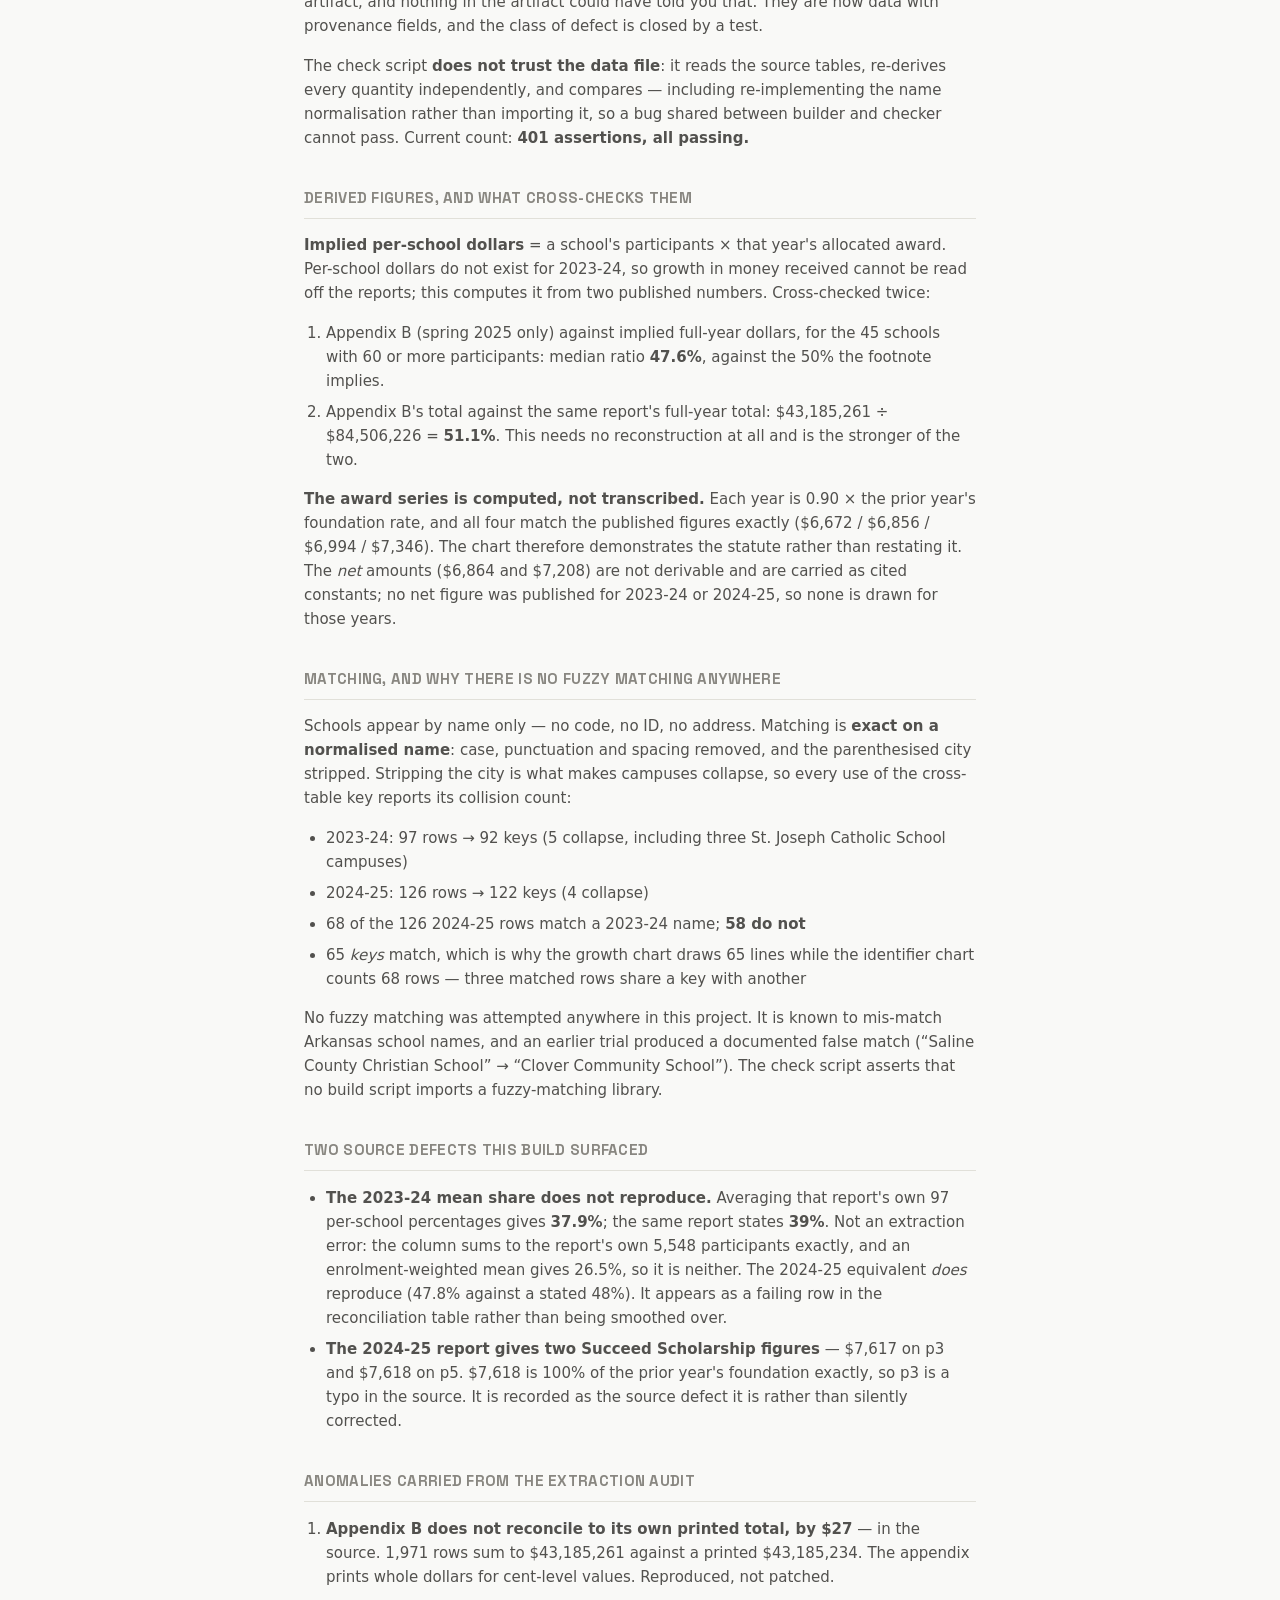
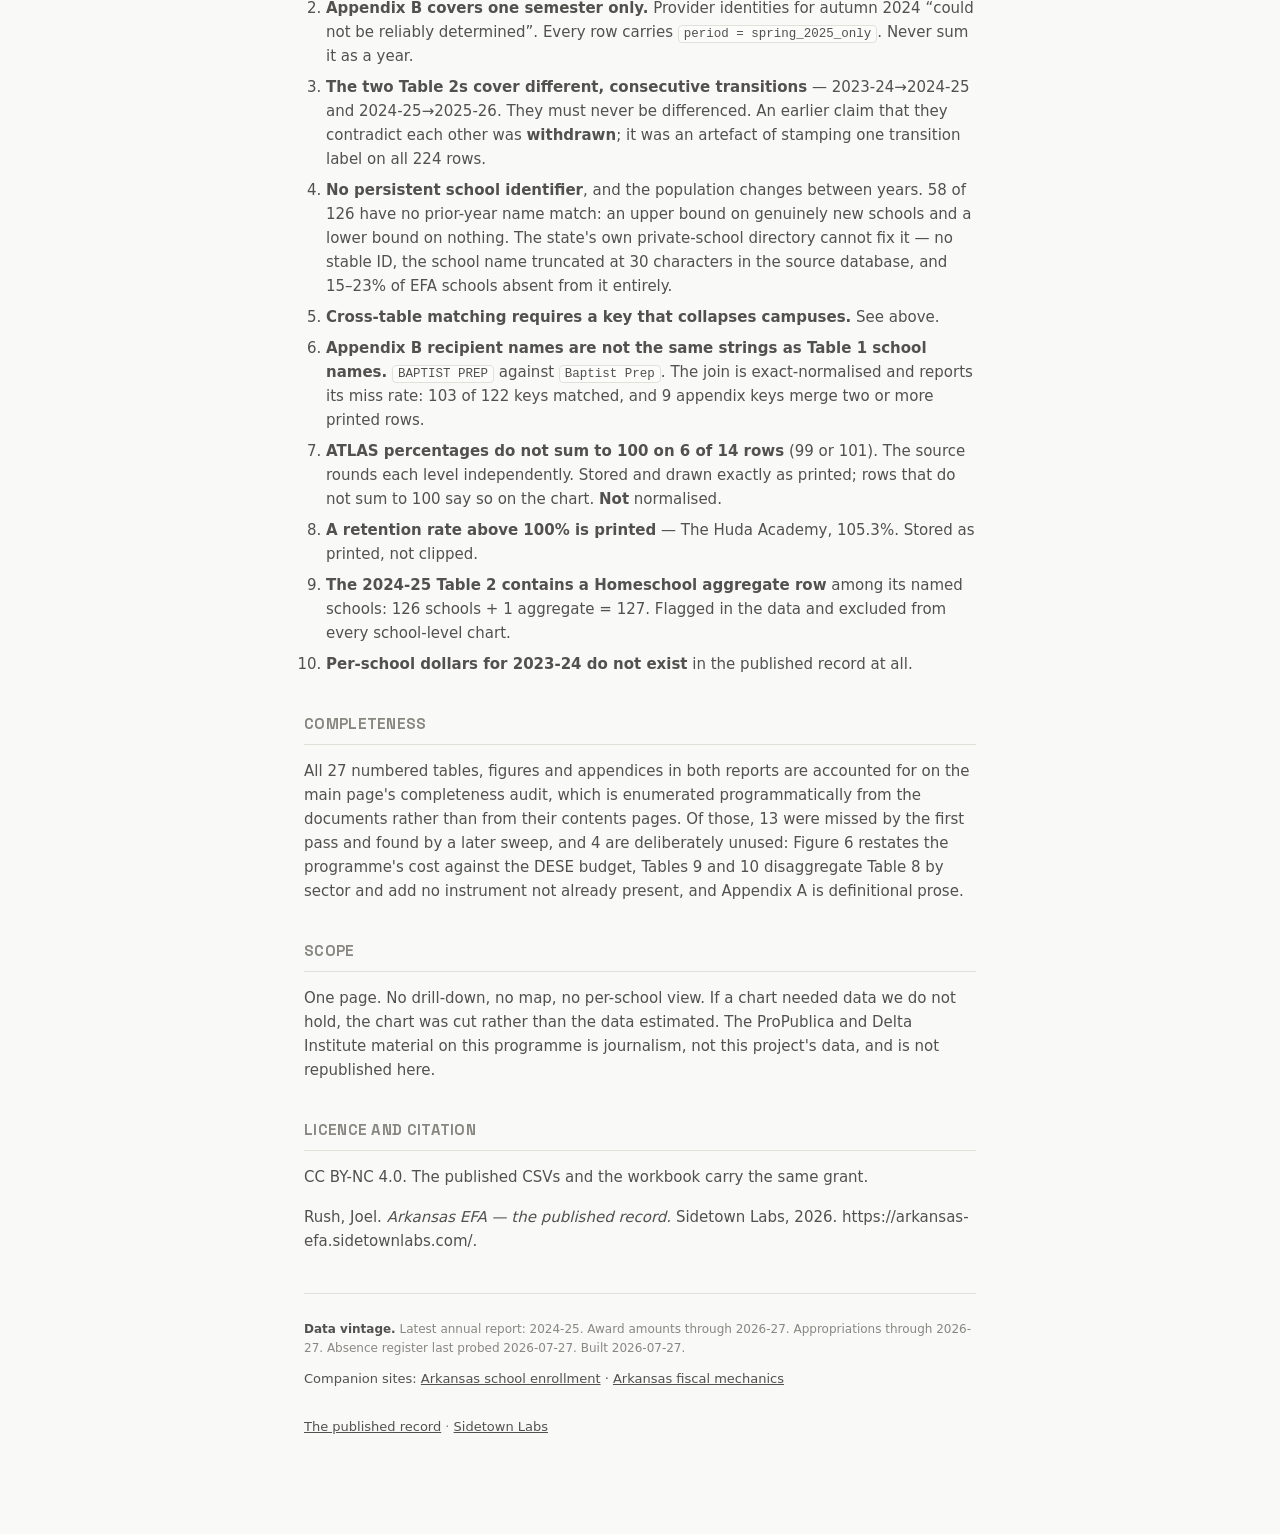
==== commit 460c95a1: "Sync public surface with private source Private commits newly included:   03fd8a7 efa site (S36): th" ====
--- a/methodology.html
+++ b/methodology.html
@@ -165,7 +165,7 @@
 <p>The check script <strong>does not trust the data file</strong>: it reads the source tables,
 re-derives every quantity independently, and compares &mdash; including re-implementing the name
 normalisation rather than importing it, so a bug shared between builder and checker cannot pass.
-Current count: <strong>383 assertions, all passing.</strong></p>
+Current count: <strong>401 assertions, all passing.</strong></p>
 
 <h2>Derived figures, and what cross-checks them</h2>
 <p><strong>Implied per-school dollars</strong> = a school's participants &times; that year's
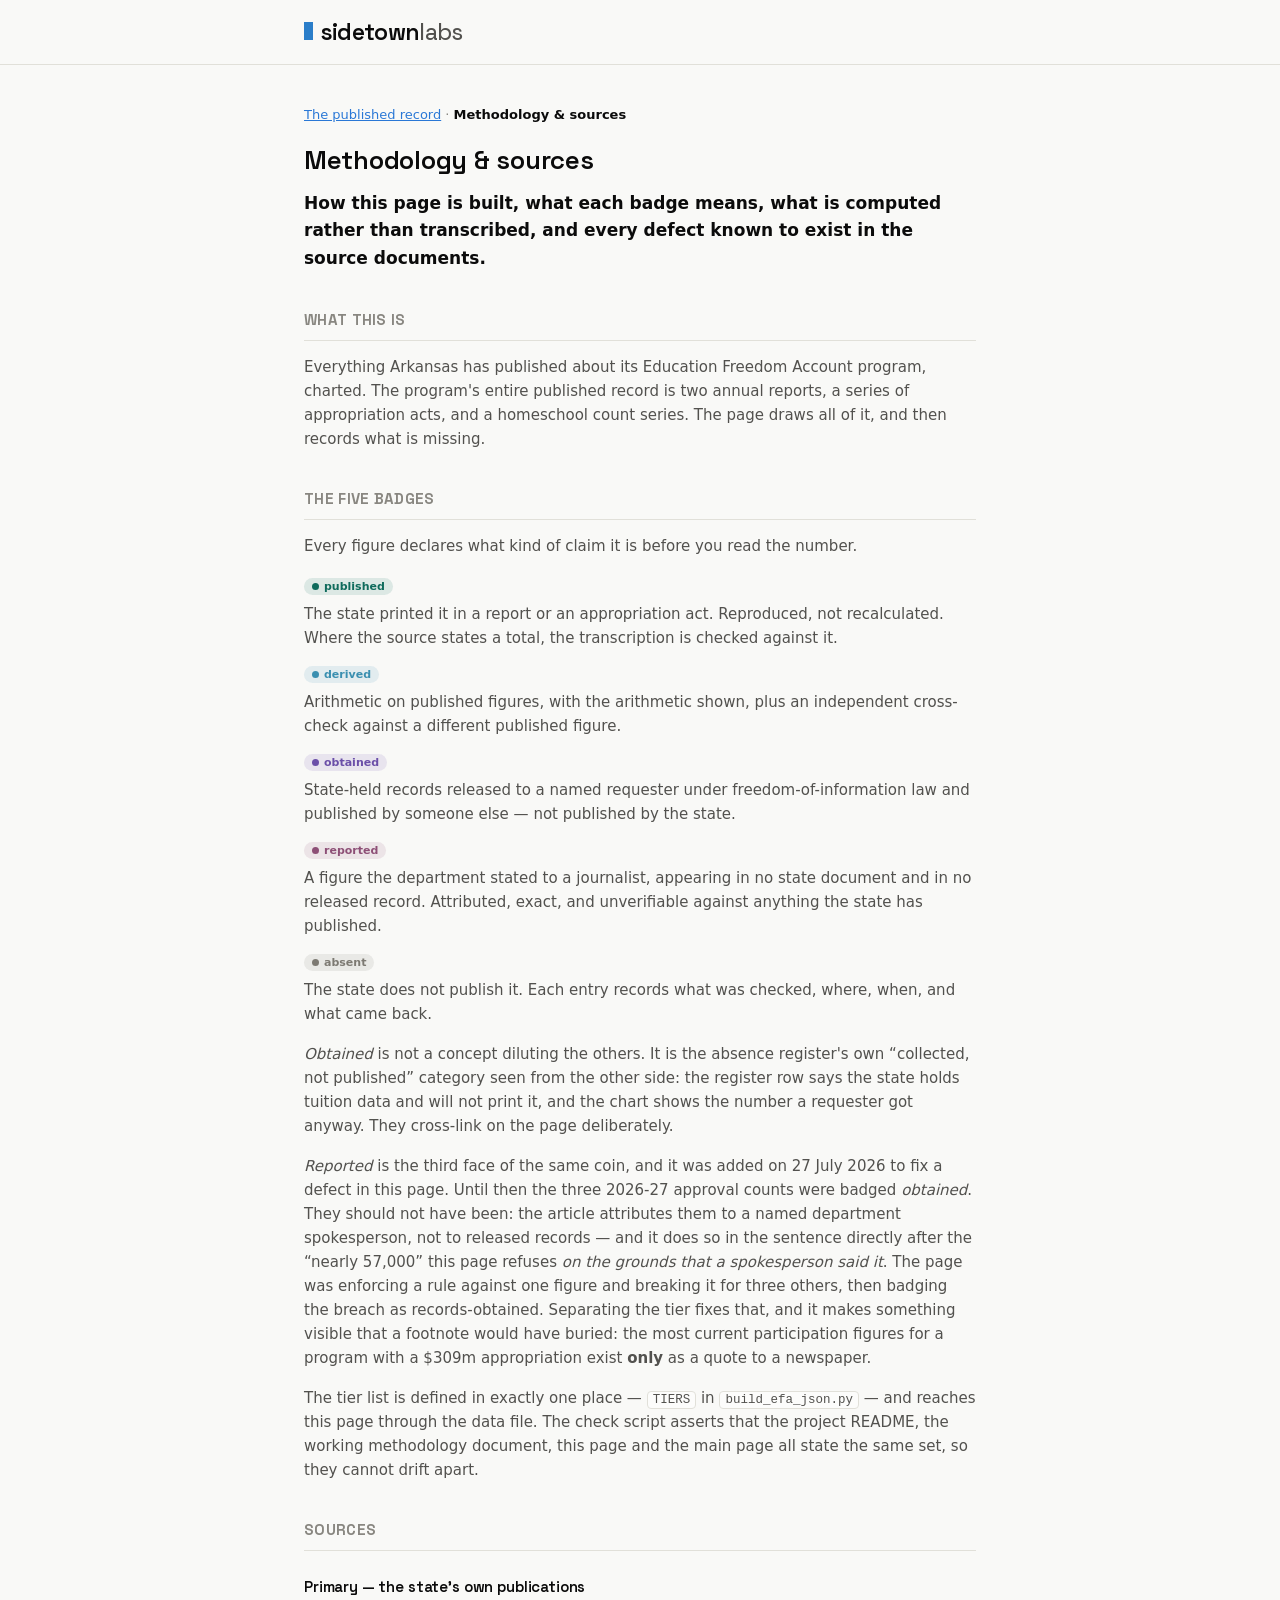
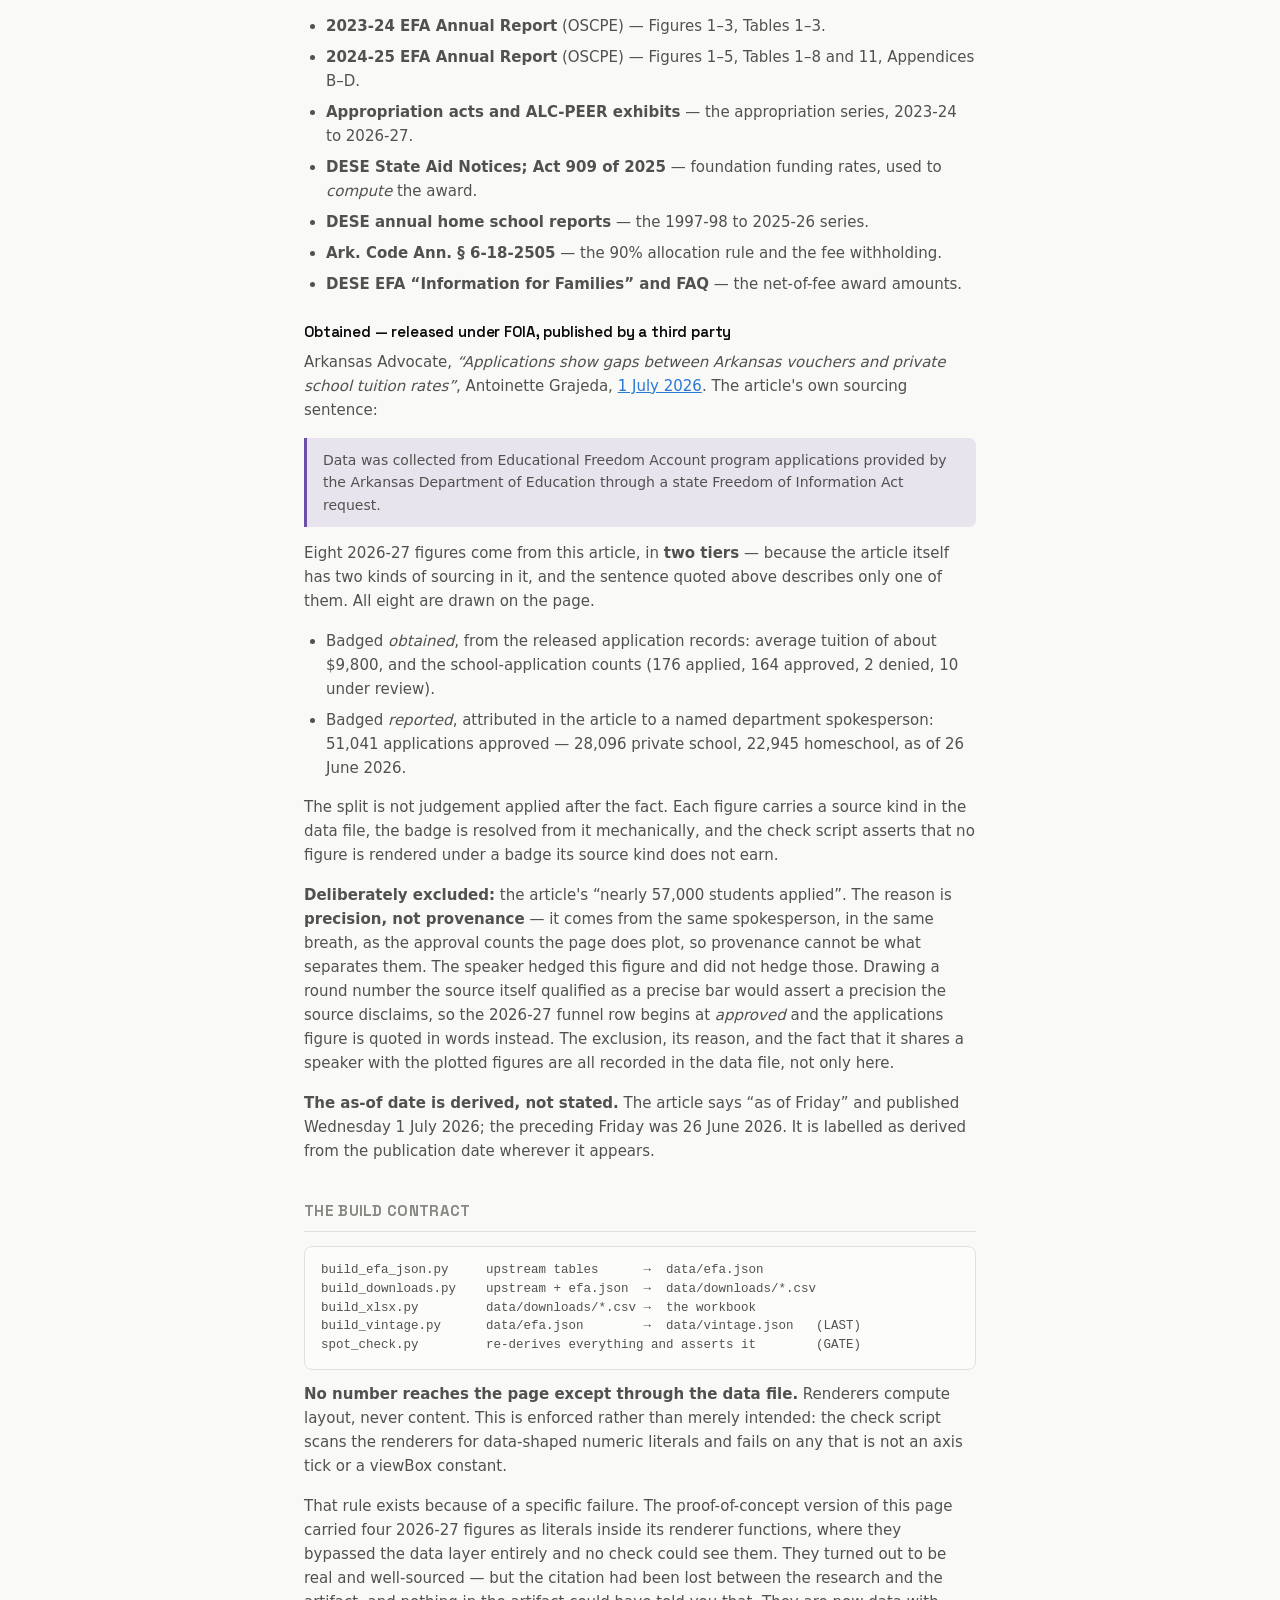
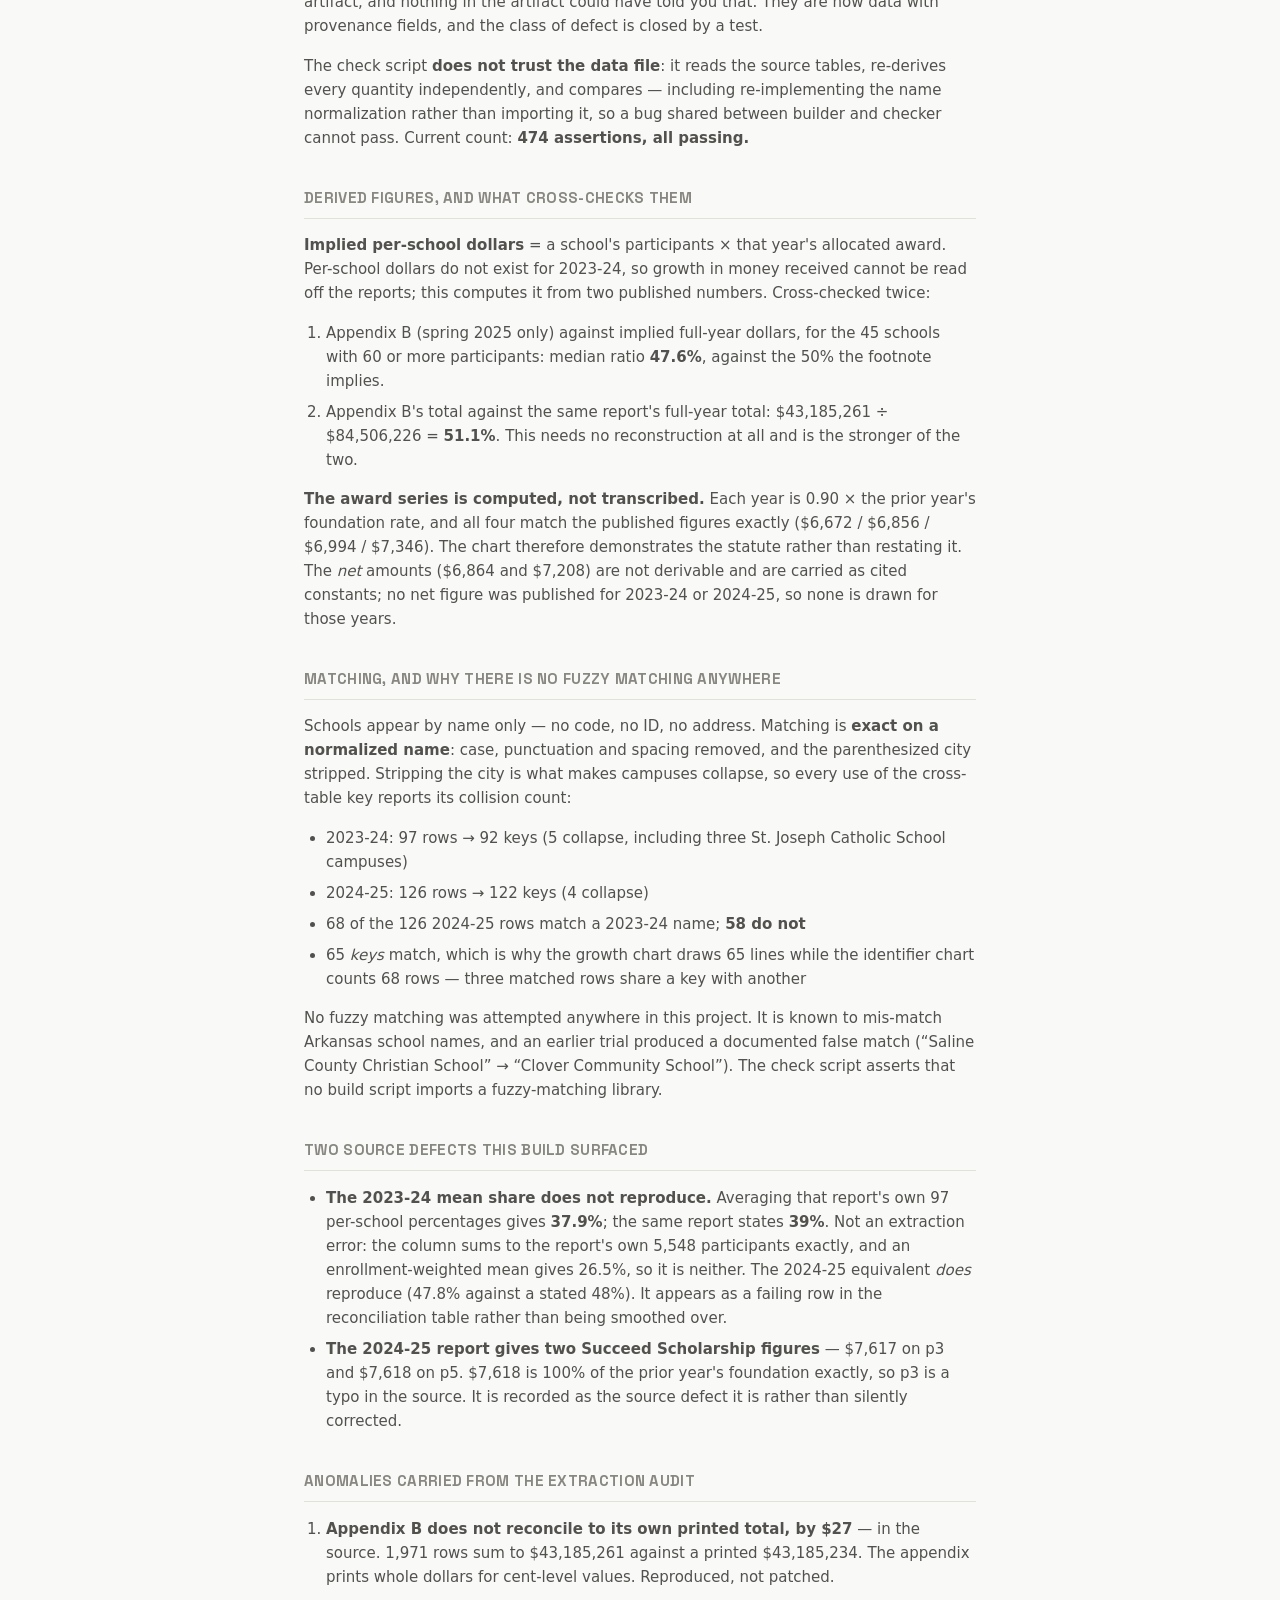
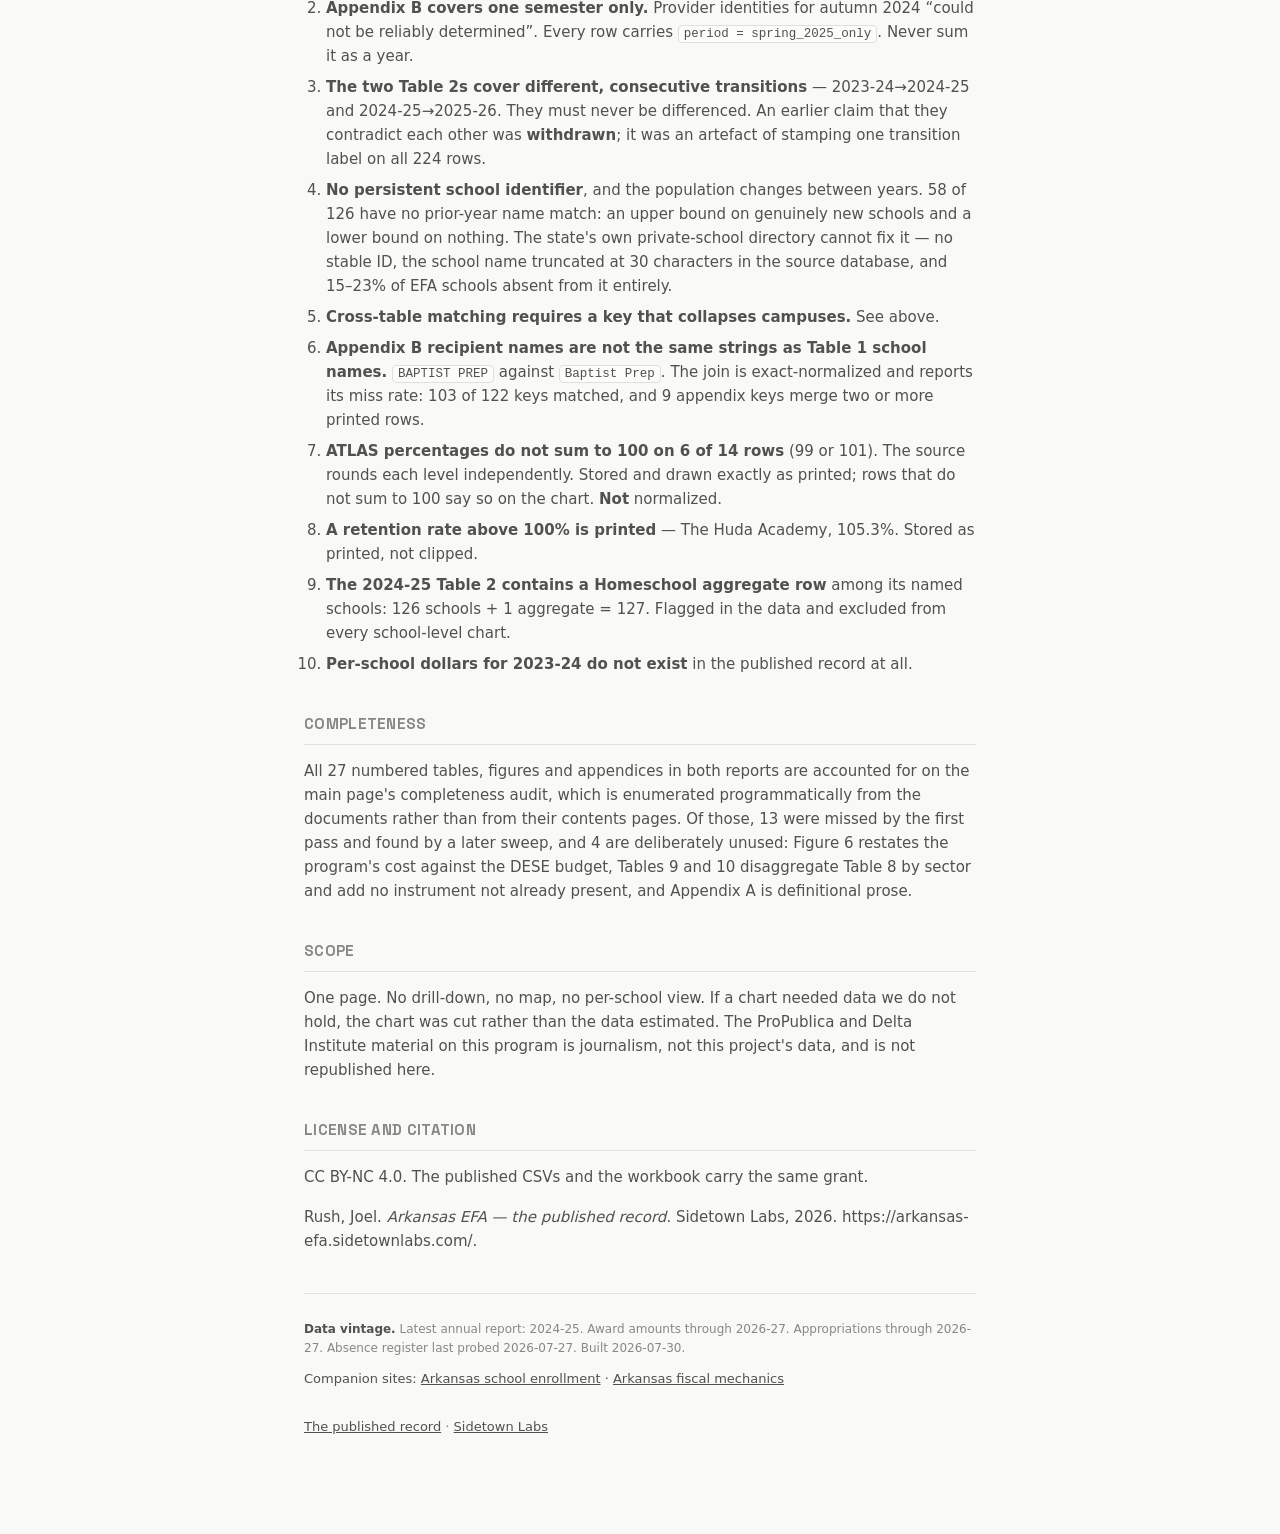
==== commit 27f8fddd: "Sync public surface with private source Private commits newly included:   3625c62 efa site (S37): te" ====
--- a/methodology.html
+++ b/methodology.html
@@ -59,8 +59,8 @@
 transcribed, and every defect known to exist in the source documents.</p>
 
 <h2>What this is</h2>
-<p>Everything Arkansas has published about its Education Freedom Account programme, charted. The
-programme's entire published record is two annual reports, a series of appropriation acts, and a
+<p>Everything Arkansas has published about its Education Freedom Account program, charted. The
+program's entire published record is two annual reports, a series of appropriation acts, and a
 homeschool count series. The page draws all of it, and then records what is missing.</p>
 
 <h2>The five badges</h2>
@@ -94,7 +94,7 @@
 &ldquo;nearly 57,000&rdquo; this page refuses <em>on the grounds that a spokesperson said it</em>.
 The page was enforcing a rule against one figure and breaking it for three others, then badging
 the breach as records-obtained. Separating the tier fixes that, and it makes something visible
-that a footnote would have buried: the most current participation figures for a programme with a
+that a footnote would have buried: the most current participation figures for a program with a
 $309m appropriation exist <strong>only</strong> as a quote to a newspaper.</p>
 <p>The tier list is defined in exactly one place &mdash; <code>TIERS</code> in
 <code>build_efa_json.py</code> &mdash; and reaches this page through the data file. The check
@@ -164,8 +164,8 @@
 defect is closed by a test.</p>
 <p>The check script <strong>does not trust the data file</strong>: it reads the source tables,
 re-derives every quantity independently, and compares &mdash; including re-implementing the name
-normalisation rather than importing it, so a bug shared between builder and checker cannot pass.
-Current count: <strong>401 assertions, all passing.</strong></p>
+normalization rather than importing it, so a bug shared between builder and checker cannot pass.
+Current count: <strong>474 assertions, all passing.</strong></p>
 
 <h2>Derived figures, and what cross-checks them</h2>
 <p><strong>Implied per-school dollars</strong> = a school's participants &times; that year's
@@ -186,7 +186,7 @@
 
 <h2>Matching, and why there is no fuzzy matching anywhere</h2>
 <p>Schools appear by name only &mdash; no code, no ID, no address. Matching is <strong>exact on a
-normalised name</strong>: case, punctuation and spacing removed, and the parenthesised city
+normalized name</strong>: case, punctuation and spacing removed, and the parenthesized city
 stripped. Stripping the city is what makes campuses collapse, so every use of the cross-table key
 reports its collision count:</p>
 <ul>
@@ -206,7 +206,7 @@
   <li><strong>The 2023-24 mean share does not reproduce.</strong> Averaging that report's own 97
   per-school percentages gives <strong>37.9%</strong>; the same report states <strong>39%</strong>.
   Not an extraction error: the column sums to the report's own 5,548 participants exactly, and an
-  enrolment-weighted mean gives 26.5%, so it is neither. The 2024-25 equivalent <em>does</em>
+  enrollment-weighted mean gives 26.5%, so it is neither. The 2024-25 equivalent <em>does</em>
   reproduce (47.8% against a stated 48%). It appears as a failing row in the reconciliation table
   rather than being smoothed over.</li>
   <li><strong>The 2024-25 report gives two Succeed Scholarship figures</strong> &mdash; $7,617 on
@@ -233,12 +233,12 @@
   schools absent from it entirely.</li>
   <li><strong>Cross-table matching requires a key that collapses campuses.</strong> See above.</li>
   <li><strong>Appendix B recipient names are not the same strings as Table 1 school names.</strong>
-  <code>BAPTIST PREP</code> against <code>Baptist Prep</code>. The join is exact-normalised and
+  <code>BAPTIST PREP</code> against <code>Baptist Prep</code>. The join is exact-normalized and
   reports its miss rate: 103 of 122 keys matched, and 9 appendix keys merge two or more printed
   rows.</li>
   <li><strong>ATLAS percentages do not sum to 100 on 6 of 14 rows</strong> (99 or 101). The source
   rounds each level independently. Stored and drawn exactly as printed; rows that do not sum to
-  100 say so on the chart. <strong>Not</strong> normalised.</li>
+  100 say so on the chart. <strong>Not</strong> normalized.</li>
   <li><strong>A retention rate above 100% is printed</strong> &mdash; The Huda Academy, 105.3%.
   Stored as printed, not clipped.</li>
   <li><strong>The 2024-25 Table 2 contains a Homeschool aggregate row</strong> among its named
@@ -252,16 +252,16 @@
 are accounted for on the main page's completeness audit, which is enumerated programmatically from
 the documents rather than from their contents pages. Of those,
 <span data-count="sweep">13</span> were missed by the first pass and found by a later sweep, and
-<span data-count="reference">4</span> are deliberately unused: Figure 6 restates the programme's
+<span data-count="reference">4</span> are deliberately unused: Figure 6 restates the program's
 cost against the DESE budget, Tables 9 and 10 disaggregate Table 8 by sector and add no instrument
 not already present, and Appendix A is definitional prose.</p>
 
 <h2>Scope</h2>
 <p>One page. No drill-down, no map, no per-school view. If a chart needed data we do not hold, the
 chart was cut rather than the data estimated. The ProPublica and Delta Institute material on this
-programme is journalism, not this project's data, and is not republished here.</p>
-
-<h2>Licence and citation</h2>
+program is journalism, not this project's data, and is not republished here.</p>
+
+<h2>License and citation</h2>
 <p>CC BY-NC 4.0. The published CSVs and the workbook carry the same grant.</p>
 <p>Rush, Joel. <em>Arkansas EFA &mdash; the published record.</em> Sidetown Labs, 2026.
 https://arkansas-efa.sidetownlabs.com/.</p>
--- a/app.css
+++ b/app.css
@@ -20,7 +20,7 @@
  * published (the state printed this number) / derived (we computed it from
  * numbers the state printed) / absent (the state has not published it). Same
  * ordinal logic the fiscal tool uses — strongest claim gets the strongest
- * token — and the same rule that the text label is mandatory, so colour is
+ * token — and the same rule that the text label is mandatory, so color is
  * never the sole channel. The badge system IS the thesis of this page.
  */
 
@@ -34,9 +34,9 @@
   --border:         rgba(11,11,11,0.44);
   --link:           #2a78d6;
 
-  /* Brand caret — the one coloured element of the Sidetown Labs wordmark.
+  /* Brand caret — the one colored element of the Sidetown Labs wordmark.
      Values are the brand spec's own "accent caret", light and dark, not the
-     site's --link, because the mark is not to be recoloured per site.
+     site's --link, because the mark is not to be recolored per site.
      Shared vocabulary across both sibling sites and the homepage (keep
      byte-identical). */
   --brand-caret: #2B7EC9;
@@ -81,7 +81,7 @@
      requester under FOIA and published by someone else — a different claim from
      "the state published this", and the absence register's own "collected, not
      published" category surfacing in the main body. Violet is deliberately off
-     the teal→blue→grey ordinal ramp, because this is a different axis rather
+     the teal→blue→gray ordinal ramp, because this is a different axis rather
      than a weaker rung, and it must not read as the amber "provisional" marker,
      which is a third axis again. Validated against --prelim in both modes:
      ΔE 25.8 protan / 18.5 tritan / 27.0 normal in light, all six palette checks
@@ -197,10 +197,10 @@
 @font-face {
   /* Latin subset of the Space Grotesk variable font, weights 300-700, so both
      the 600 "sidetown" and the 450 "labs" are real instances rather than
-     synthesised. Self-hosted (22 KB) rather than fetched from Google Fonts:
+     synthesized. Self-hosted (22 KB) rather than fetched from Google Fonts:
      these are no-build static sites, and a render-blocking third-party
      request on all 20 data pages is a bad trade for one 23px wordmark.
-     Licence: SIL OFL 1.1, shipped beside it as space-grotesk-OFL.txt. */
+     License: SIL OFL 1.1, shipped beside it as space-grotesk-OFL.txt. */
   font-family: "Space Grotesk";
   font-style: normal;
   font-weight: 300 700;
@@ -259,7 +259,7 @@
 .hero-stat .stat-label { font-size: 13px; color: var(--text-muted); margin-top: 4px; }
 
 /* ── The badge system ────────────────────────────────────────────────────────
-   The one thing this site does that nothing else does for this programme:
+   The one thing this site does that nothing else does for this program:
    every figure declares what KIND of claim it is before the reader reads the
    number. Five values, ordinal in how strong a claim they license:
 
@@ -292,7 +292,7 @@
 
    Rendered on the same .verify-badge pill the fiscal site uses, against the
    same --verify-* token pairs, so a reader who has seen that site reads this
-   badge as the same object. The text label is mandatory: colour is never the
+   badge as the same object. The text label is mandatory: color is never the
    sole channel. `data-verify` = published | derived | obtained | reported |
    absent. */
 .verify-badge {
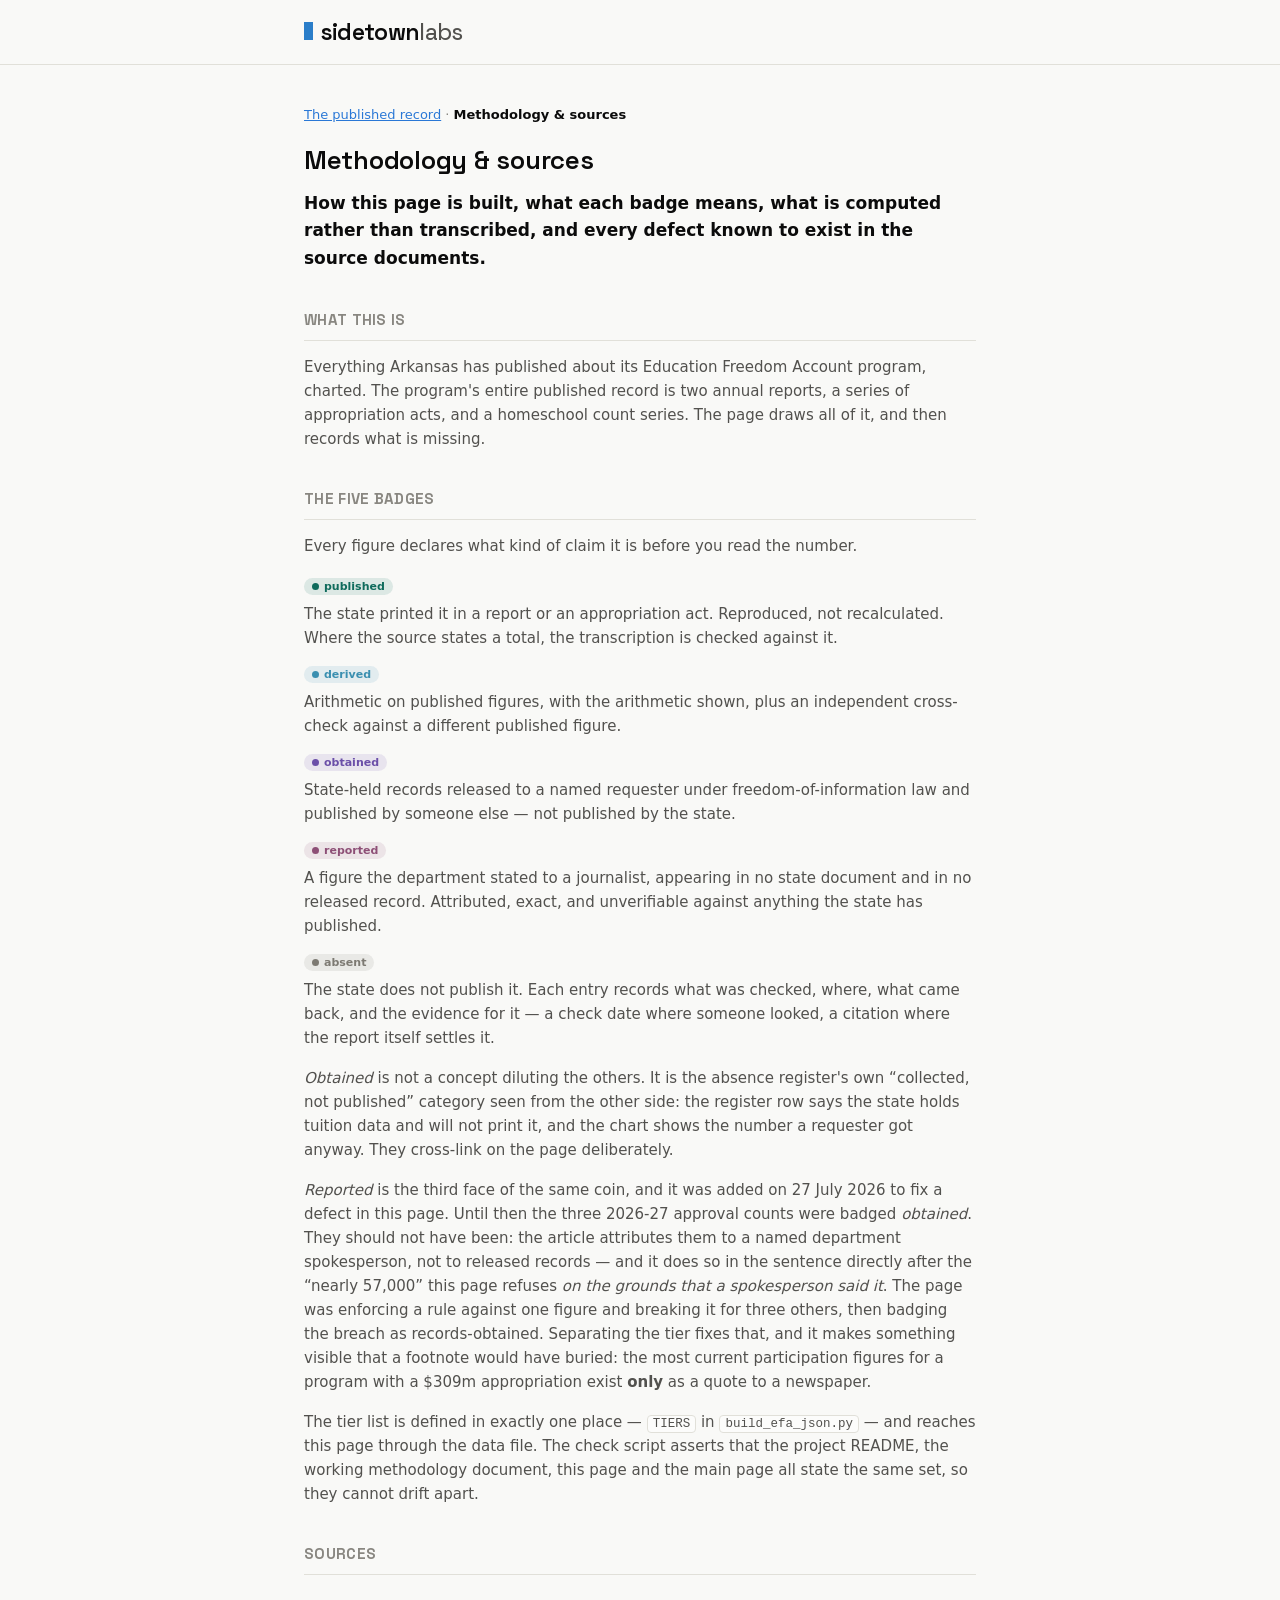
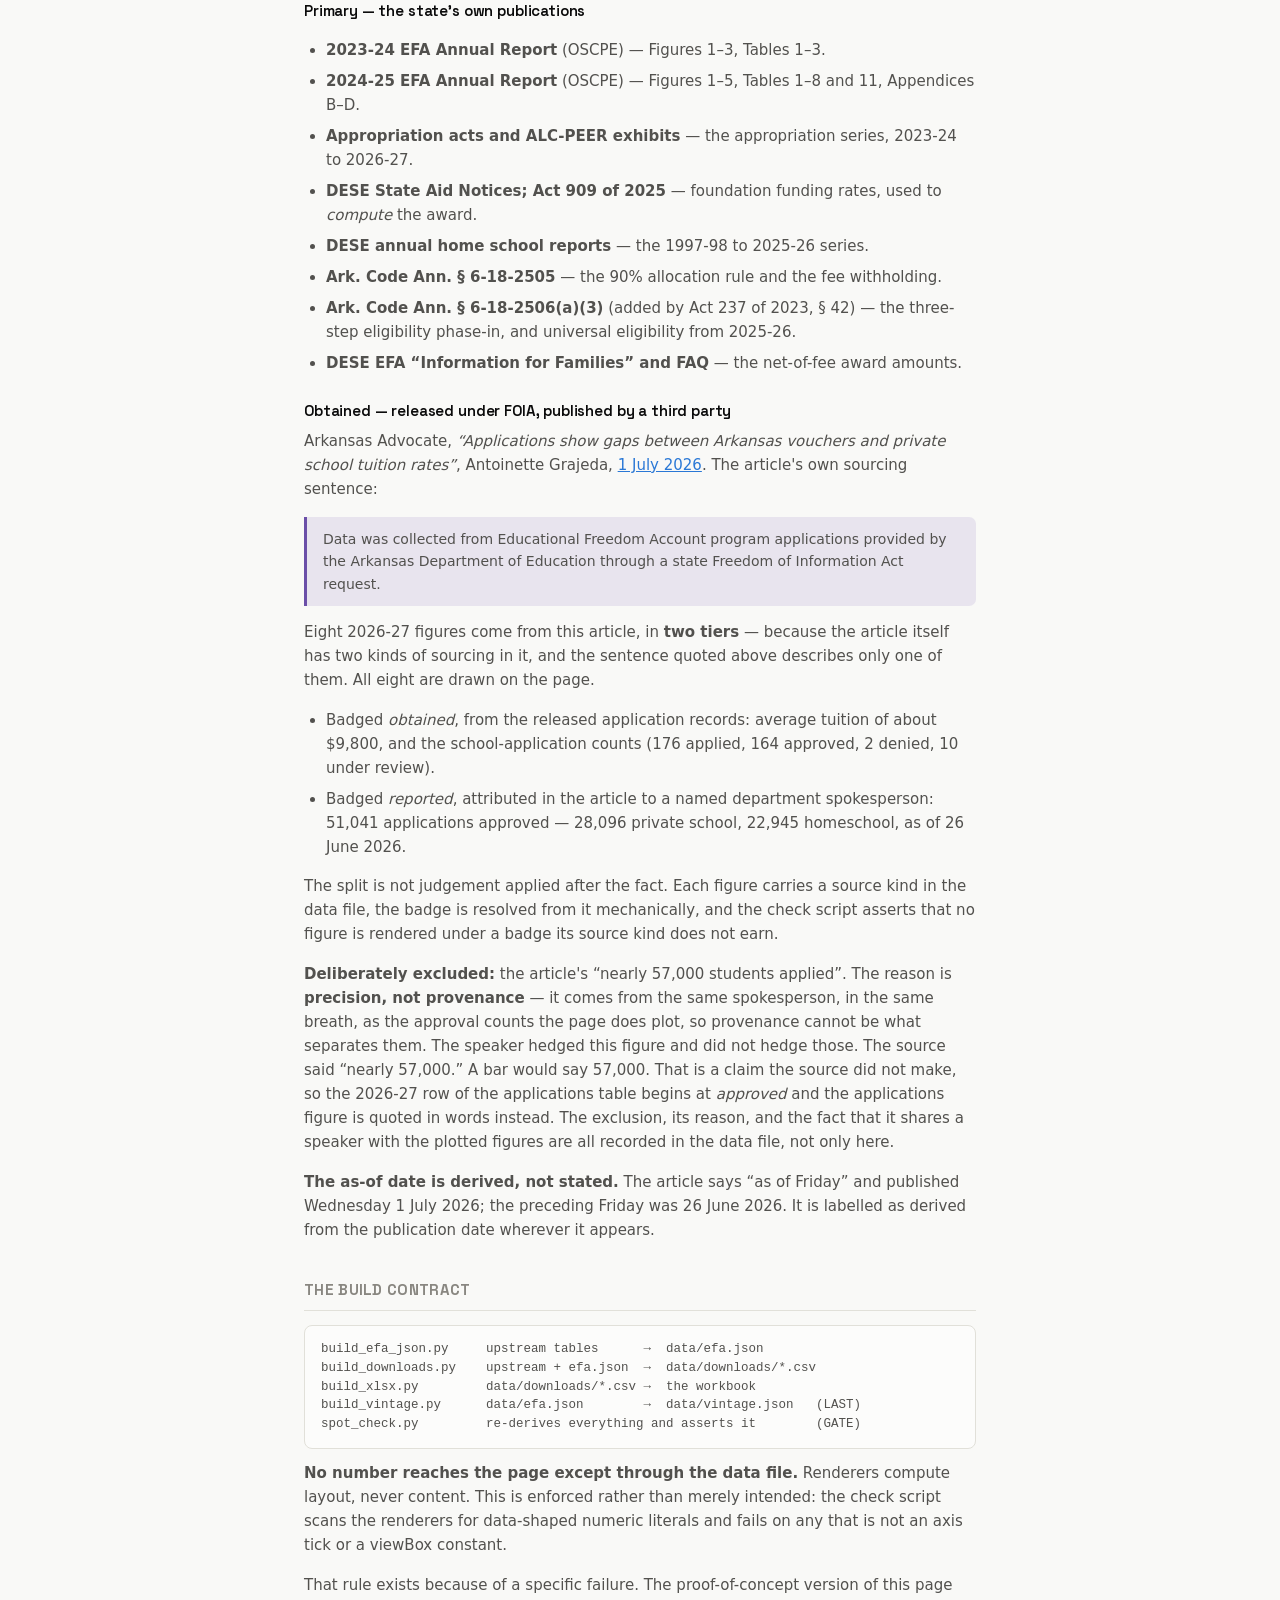
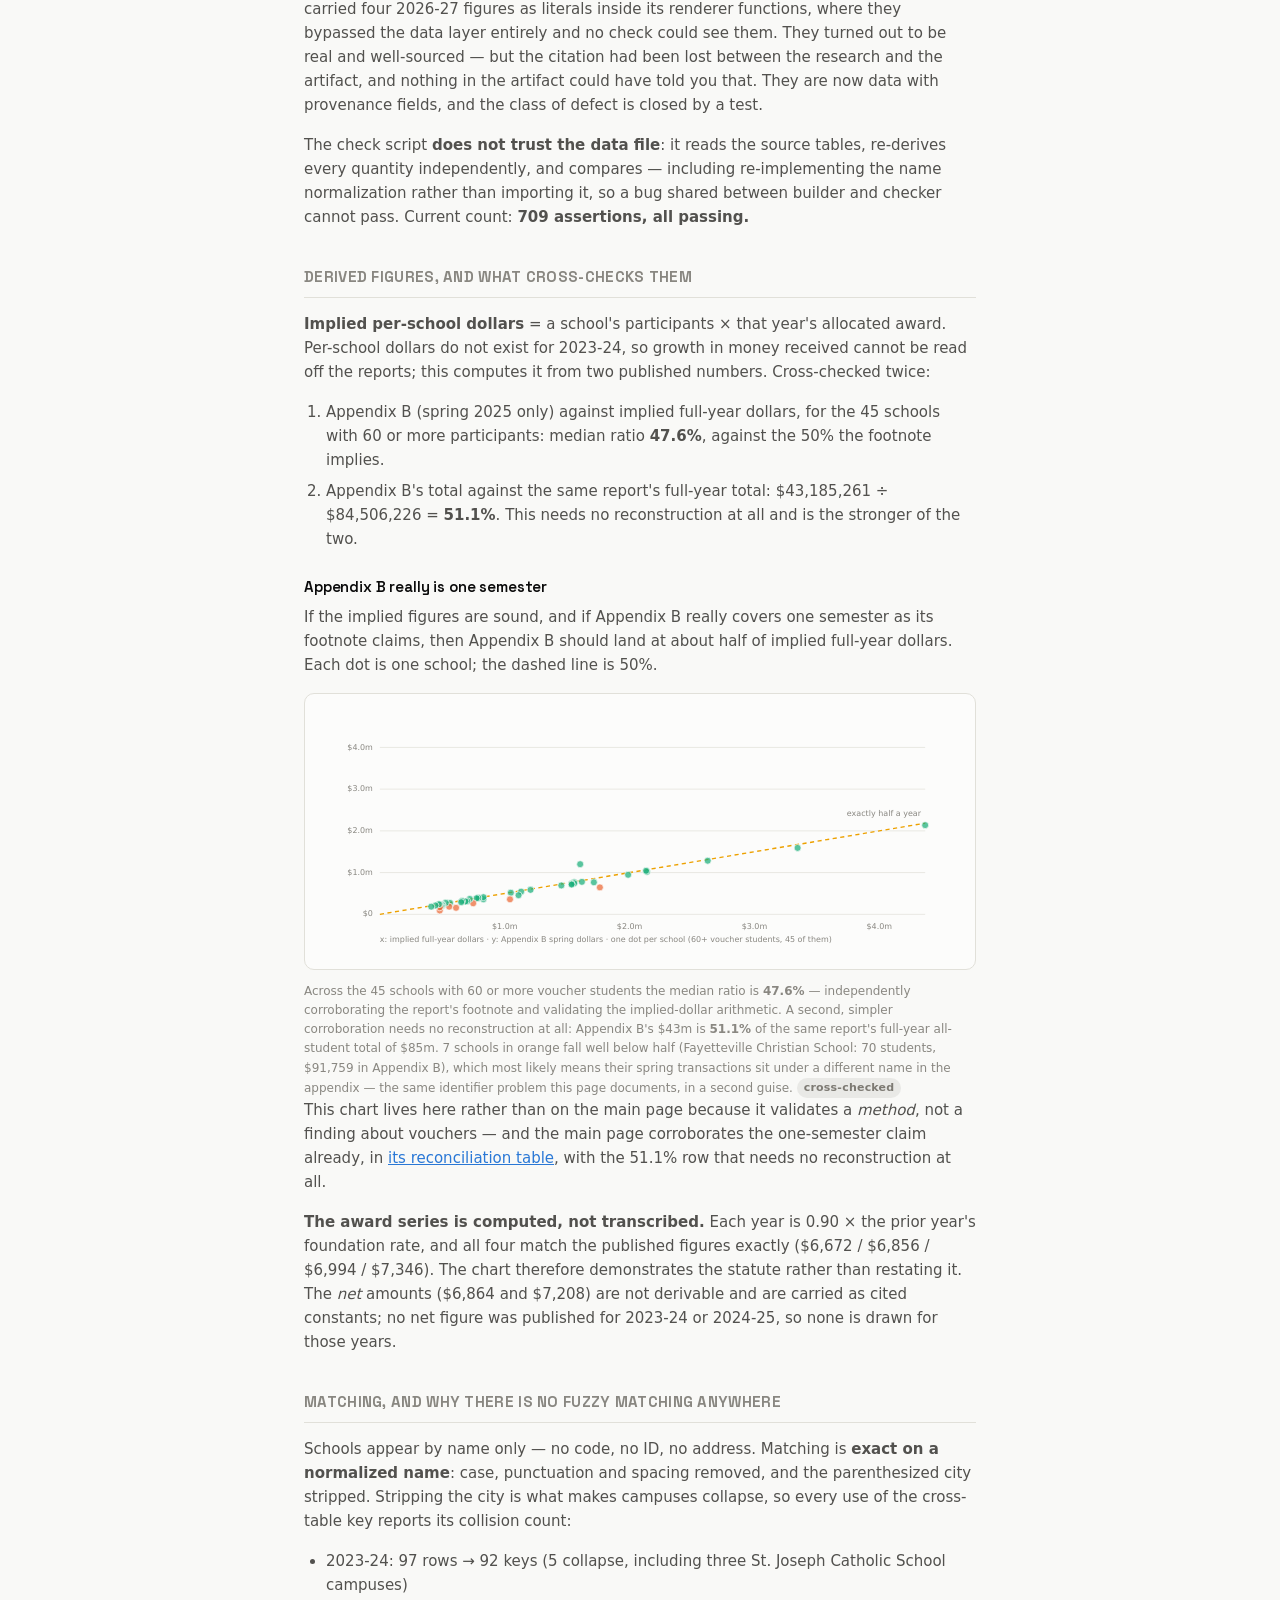
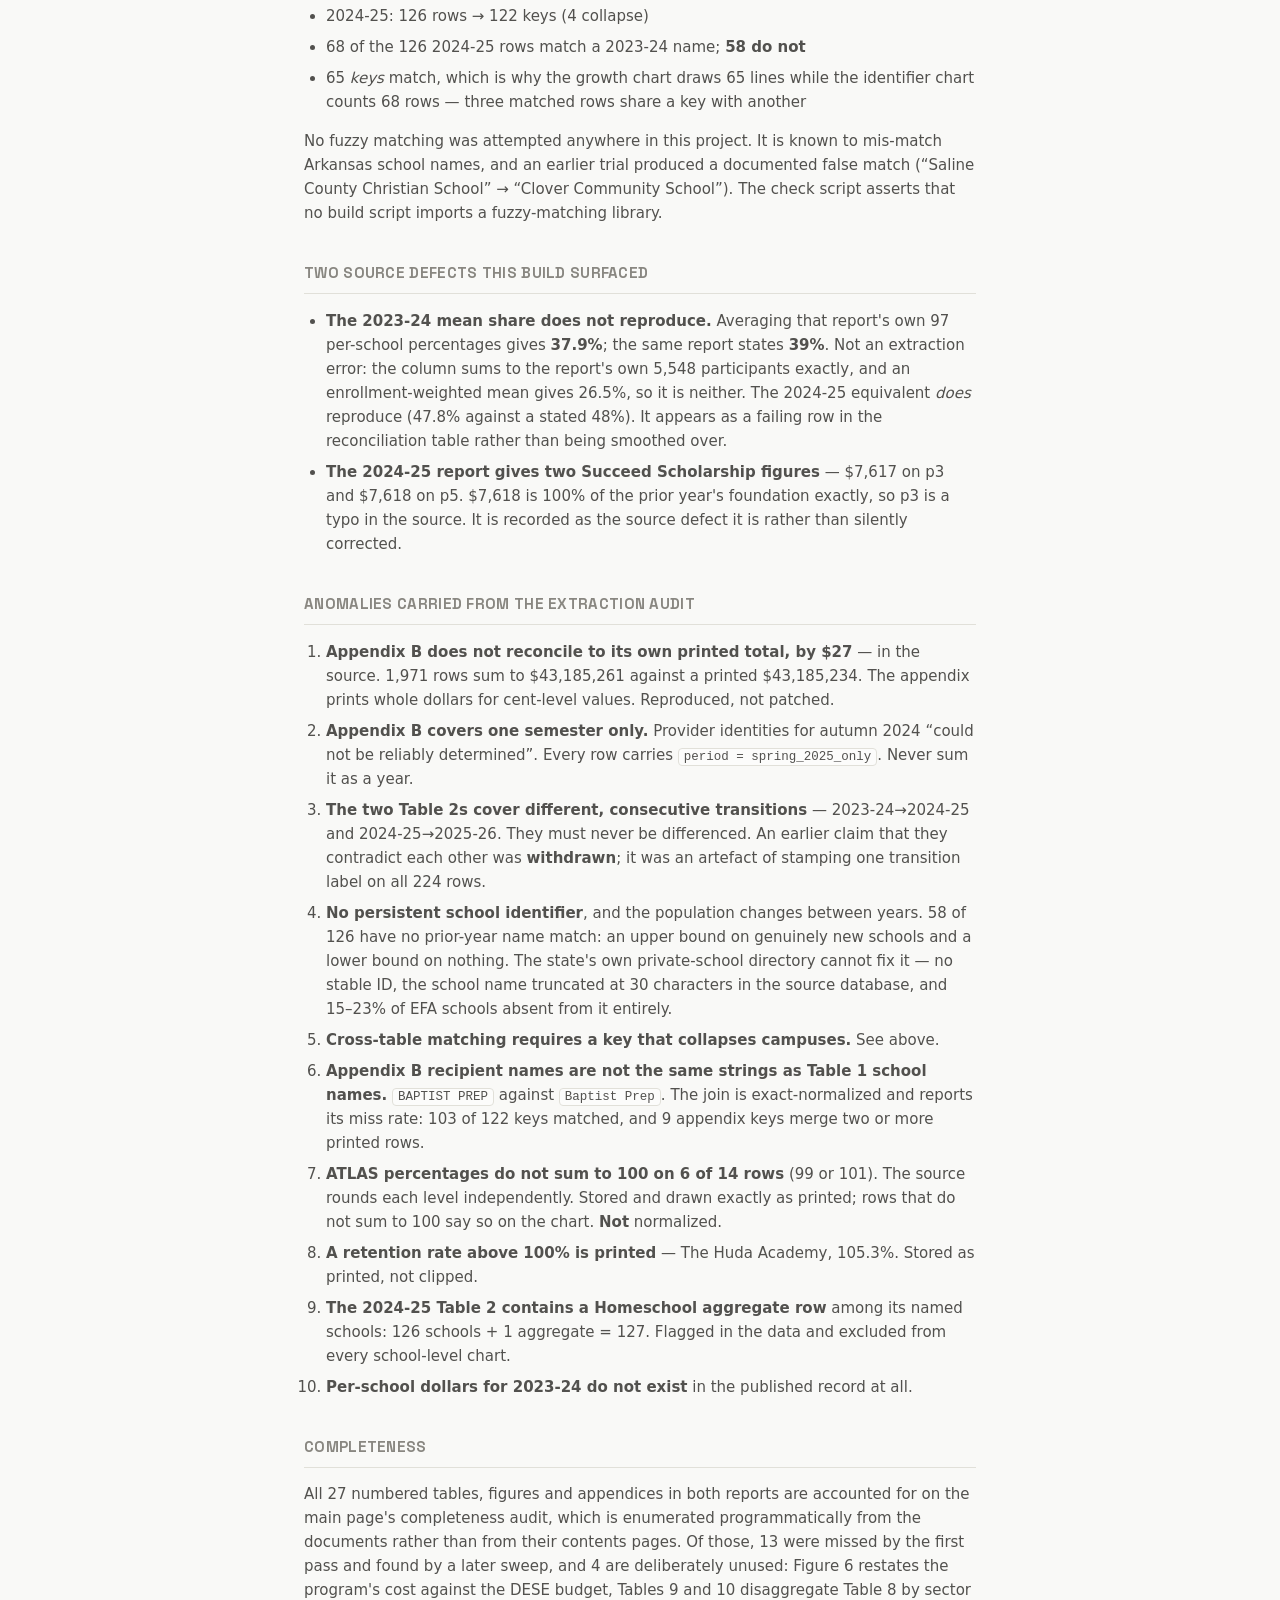
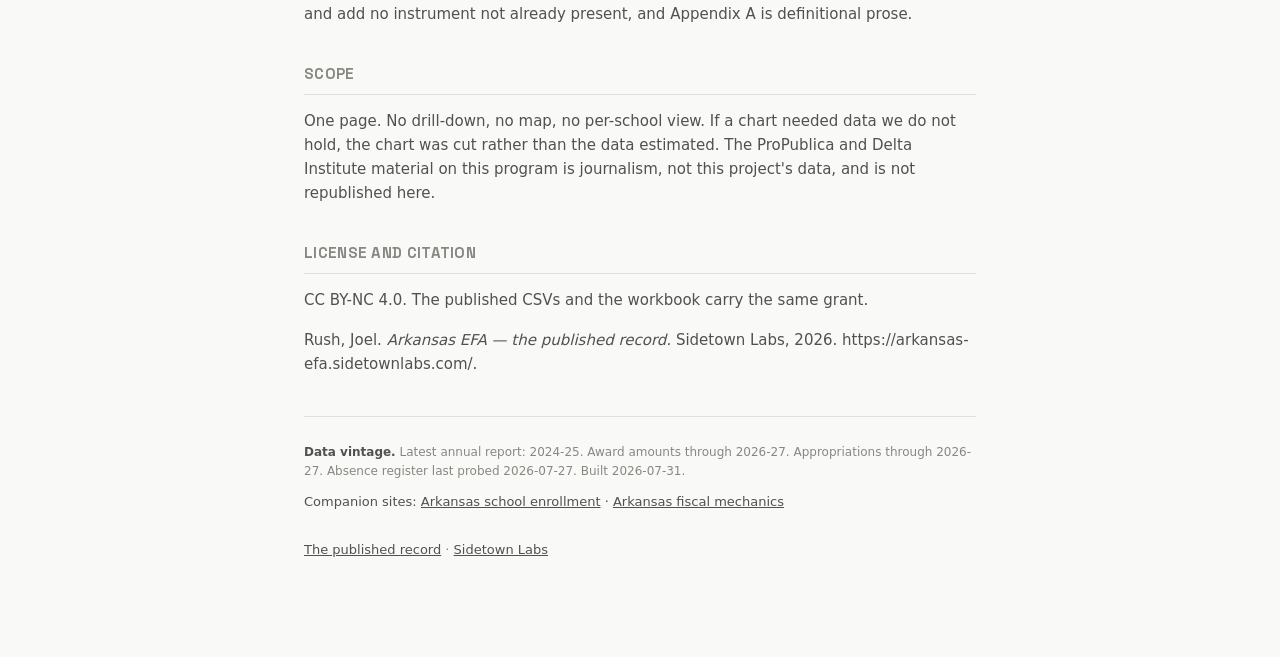
==== commit 7cab6c08: "Sync public surface with private source Private commits newly included:   433642f efa site (S39): th" ====
--- a/methodology.html
+++ b/methodology.html
@@ -80,8 +80,9 @@
   released record. Attributed, exact, and unverifiable against anything the state has
   published.</dd>
   <dt><span class="verify-badge" data-verify="absent"><span class="verify-dot"></span>absent</span></dt>
-  <dd>The state does not publish it. Each entry records what was checked, where, when, and what
-  came back.</dd>
+  <dd>The state does not publish it. Each entry records what was checked, where, what came back,
+  and the evidence for it &mdash; a check date where someone looked, a citation where the report
+  itself settles it.</dd>
 </dl>
 <p style="margin-top:16px"><em>Obtained</em> is not a concept diluting the others. It is the
 absence register's own &ldquo;collected, not published&rdquo; category seen from the other side:
@@ -110,6 +111,7 @@
   <li><strong>DESE State Aid Notices; Act 909 of 2025</strong> &mdash; foundation funding rates, used to <em>compute</em> the award.</li>
   <li><strong>DESE annual home school reports</strong> &mdash; the 1997-98 to 2025-26 series.</li>
   <li><strong>Ark. Code Ann. &sect;&nbsp;6-18-2505</strong> &mdash; the 90% allocation rule and the fee withholding.</li>
+  <li><strong>Ark. Code Ann. &sect;&nbsp;6-18-2506(a)(3)</strong> (added by Act 237 of 2023, &sect;&nbsp;42) &mdash; the three-step eligibility phase-in, and universal eligibility from 2025-26.</li>
   <li><strong>DESE EFA &ldquo;Information for Families&rdquo; and FAQ</strong> &mdash; the net-of-fee award amounts.</li>
 </ul>
 
@@ -138,9 +140,9 @@
 applied&rdquo;. The reason is <strong>precision, not provenance</strong> &mdash; it comes from
 the same spokesperson, in the same breath, as the approval counts the page does plot, so
 provenance cannot be what separates them. The speaker hedged this figure and did not hedge those.
-Drawing a round number the source itself qualified as a precise bar would assert a precision the
-source disclaims, so the 2026-27 funnel row begins at <em>approved</em> and the applications
-figure is quoted in words instead. The exclusion, its reason, and the fact that it shares a
+The source said &ldquo;nearly 57,000.&rdquo; A bar would say 57,000. That is a claim the source
+did not make, so the 2026-27 row of the applications table begins at <em>approved</em> and the
+applications figure is quoted in words instead. The exclusion, its reason, and the fact that it shares a
 speaker with the plotted figures are all recorded in the data file, not only here.</p>
 <p><strong>The as-of date is derived, not stated.</strong> The article says &ldquo;as of
 Friday&rdquo; and published Wednesday 1 July 2026; the preceding Friday was 26 June 2026. It is
@@ -165,7 +167,7 @@
 <p>The check script <strong>does not trust the data file</strong>: it reads the source tables,
 re-derives every quantity independently, and compares &mdash; including re-implementing the name
 normalization rather than importing it, so a bug shared between builder and checker cannot pass.
-Current count: <strong>474 assertions, all passing.</strong></p>
+Current count: <strong>709 assertions, all passing.</strong></p>
 
 <h2>Derived figures, and what cross-checks them</h2>
 <p><strong>Implied per-school dollars</strong> = a school's participants &times; that year's
@@ -178,6 +180,17 @@
   $84,506,226 = <strong>51.1%</strong>. This needs no reconstruction at all and is the stronger of
   the two.</li>
 </ol>
+<h3 id="semester">Appendix B really is one semester</h3>
+<p>If the implied figures are sound, and if Appendix B really covers one semester as its footnote
+claims, then Appendix B should land at about half of implied full-year dollars. Each dot is one
+school; the dashed line is 50%.</p>
+<div class="card"><div id="c-semester"></div></div>
+<p class="srcline" id="sem-note"></p>
+<p>This chart lives here rather than on the main page because it validates a <em>method</em>, not
+a finding about vouchers &mdash; and the main page corroborates the one-semester claim already, in
+<a href="./#recon">its reconciliation table</a>, with the 51.1% row that needs no reconstruction
+at all.</p>
+
 <p><strong>The award series is computed, not transcribed.</strong> Each year is 0.90 &times; the
 prior year's foundation rate, and all four match the published figures exactly ($6,672 / $6,856 /
 $6,994 / $7,346). The chart therefore demonstrates the statute rather than restating it. The
@@ -299,6 +312,30 @@
     set("objects", D.completeness.length);
     set("sweep", n("found in sweep"));
     set("reference", n("reference only"));
+
+    /* The one-semester cross-check moved here from the main page in S38: it
+       validates a method rather than a finding about vouchers. Same renderer,
+       same data file, same narrow-viewport scroll treatment as every chart on
+       the other page — a chart that scrolls has to be reachable by keyboard. */
+    const C = await import("./charts.js");
+    C.semesterCheck(D, "c-semester", "sem-note");
+    const host = document.getElementById("c-semester");
+    const mq = window.matchMedia("(max-width: 899px)");
+    const apply = () => {
+      const scrolls = mq.matches && host.scrollWidth > host.clientWidth + 1;
+      if (scrolls) {
+        host.setAttribute("tabindex", "0");
+        host.setAttribute("role", "region");
+        const t = host.querySelector("svg > title");
+        if (t) host.setAttribute("aria-label", t.textContent + " (scrolls horizontally)");
+      } else {
+        host.removeAttribute("tabindex");
+        host.removeAttribute("role");
+        host.removeAttribute("aria-label");
+      }
+    };
+    apply();
+    mq.addEventListener("change", apply);
   } catch (err) {
     /* Prose page: the fallbacks stand and the reader loses nothing. */
   }
--- a/app.css
+++ b/app.css
@@ -413,6 +413,11 @@
   color: var(--text-primary); border-bottom: 0; padding-bottom: 0; font-weight: 600;
 }
 section > p { max-width: 70ch; }
+/* A second figure inside one section — the twenty-largest table under the
+   concentration curve. Subordinate to the section title, not a rival to it. */
+section > h3 {
+  font-size: 17px; margin: 34px 0 6px; color: var(--text-primary); font-weight: 600;
+}
 
 .card {
   background: var(--surface-1); border: 1px solid var(--gridline); border-radius: 10px;
@@ -495,6 +500,17 @@
   .card > div[id^="c-"]:focus-visible { outline: 2px solid var(--link); outline-offset: 2px; }
   /* The legend belongs to the chart but is HTML, and wraps fine on its own. */
   .card > .legend { margin-bottom: 10px; }
+
+  /* The tables get the same treatment, for the same reason (S38). Left to
+     shrink, a table with a prose column squeezes that column to a ribbon: the
+     2025-26 row of the applications table wrapped its sentence to ten lines and
+     stood 400px tall with nothing visible beside it. A floor width lets the
+     prose wrap at a readable measure and the reader pans, exactly as with a
+     chart — and the row heights come back down. */
+  .card .table-scroll { margin: 0 -22px; padding: 0 22px; scrollbar-width: thin; }
+  .card .table-scroll > table { min-width: 600px; }
+  .card .table-scroll > table.measured { min-width: 400px; }
+  .card .table-scroll:focus-visible { outline: 2px solid var(--link); outline-offset: 2px; }
 }
 .gl  { stroke: var(--gridline); stroke-width: 1; }
 .ax  { fill: var(--text-muted); font-size: 11.5px; }
@@ -514,8 +530,28 @@
 table { border-collapse: collapse; width: 100%; font-size: 13px; margin-top: 10px; }
 th, td { text-align: left; padding: 7px 10px; border-bottom: 1px solid var(--gridline); vertical-align: top; }
 th { font-size: 11.5px; text-transform: uppercase; letter-spacing: .06em; color: var(--text-muted); font-weight: 600; }
-td.n { text-align: right; font-variant-numeric: tabular-nums; }
+td.n, th.n { text-align: right; font-variant-numeric: tabular-nums; }
 .table-scroll { overflow-x: auto; }
+/* A cell the source does not fill. Four tables on this page carry them, and each
+   one is a finding rather than a gap in the transcription — the state did not
+   publish that figure, or did not offer that category that year — so the words
+   are written out. A blank cell reads as an oversight. */
+td.absent { color: var(--text-muted); font-style: italic; }
+td.nw { white-space: nowrap; }
+/* A table with few, short columns should not be stretched across a 1440px card
+   — a thousand pixels between "Homeless" and "1%" is a row the eye has to walk
+   rather than read. Tables with a prose column keep the full width. */
+table.measured { max-width: 760px; }
+/* Second-row headers under a spanning one: the year labels beneath "Voucher
+   students" and "Implied full-year dollars". */
+th.th-sub { font-weight: 500; letter-spacing: .03em; }
+th .verify-badge { margin-left: 7px; vertical-align: baseline; }
+/* Names the figure for a screen reader, the job the SVG <title> does on every
+   chart. Visually hidden rather than absent: the tables are figures too. */
+.sr-only {
+  position: absolute; width: 1px; height: 1px; padding: 0; margin: -1px;
+  overflow: hidden; clip: rect(0 0 0 0); white-space: nowrap; border: 0;
+}
 
 .note {
   border-left: 3px solid var(--prelim); background: var(--prelim-bg); padding: 11px 15px;
@@ -553,6 +589,16 @@
   background: var(--obtained-bg); color: var(--text-secondary); max-width: 88ch;
 }
 .reg .got b { color: var(--obtained); }
+
+/* The evidence line (S39). Quieter than the probe it sits under: the probe is
+   what was established, this is what establishes it. Set left-ruled rather than
+   badged so it reads as apparatus and cannot be mistaken for a fourth status
+   pill beside the kind chip. */
+.reg .ev {
+  font-size: 12.5px; color: var(--text-muted); margin-top: 6px; max-width: 88ch;
+  padding-left: 9px; border-left: 2px solid var(--gridline);
+}
+.reg .ev b { color: var(--text-secondary); font-weight: 600; }
 
 /* Inline download links — the machine-readable files, offered beside the
    figure they belong to rather than only from a downloads list. */
@@ -609,6 +655,25 @@
 }
 details.receipt > summary:focus-visible { outline: 2px solid var(--link); outline-offset: 3px; border-radius: 4px; }
 
+/* A caption that is long AND load-bearing: the claim stays in view and the
+   proof goes one click behind it — the same contract the register rows and the
+   completeness audit already use, sized to the source line it lives in rather
+   than to a receipt card, because it is a caption and not a section. Every
+   caption on this page leads with what the figure shows; provenance that needs
+   more than a sentence goes here. */
+details.srcnote { margin-top: 9px; }
+details.srcnote > summary {
+  cursor: pointer; list-style: none; font-size: 12px; color: var(--text-muted);
+}
+details.srcnote > summary::-webkit-details-marker { display: none; }
+details.srcnote > summary .hint { font-size: 12px; margin-left: 7px; }
+details.srcnote > summary:focus-visible {
+  outline: 2px solid var(--link); outline-offset: 3px; border-radius: 4px;
+}
+details.srcnote .srcline {
+  margin-top: 9px; padding-left: 13px; border-left: 2px solid var(--gridline); max-width: 84ch;
+}
+
 /* Register: the count-by-kind chips carry the distribution, which is the
    finding; each probe collapses to one line beneath them. */
 .reg-summary { display: flex; flex-wrap: wrap; gap: 7px; margin: 0 0 4px; max-width: none; }
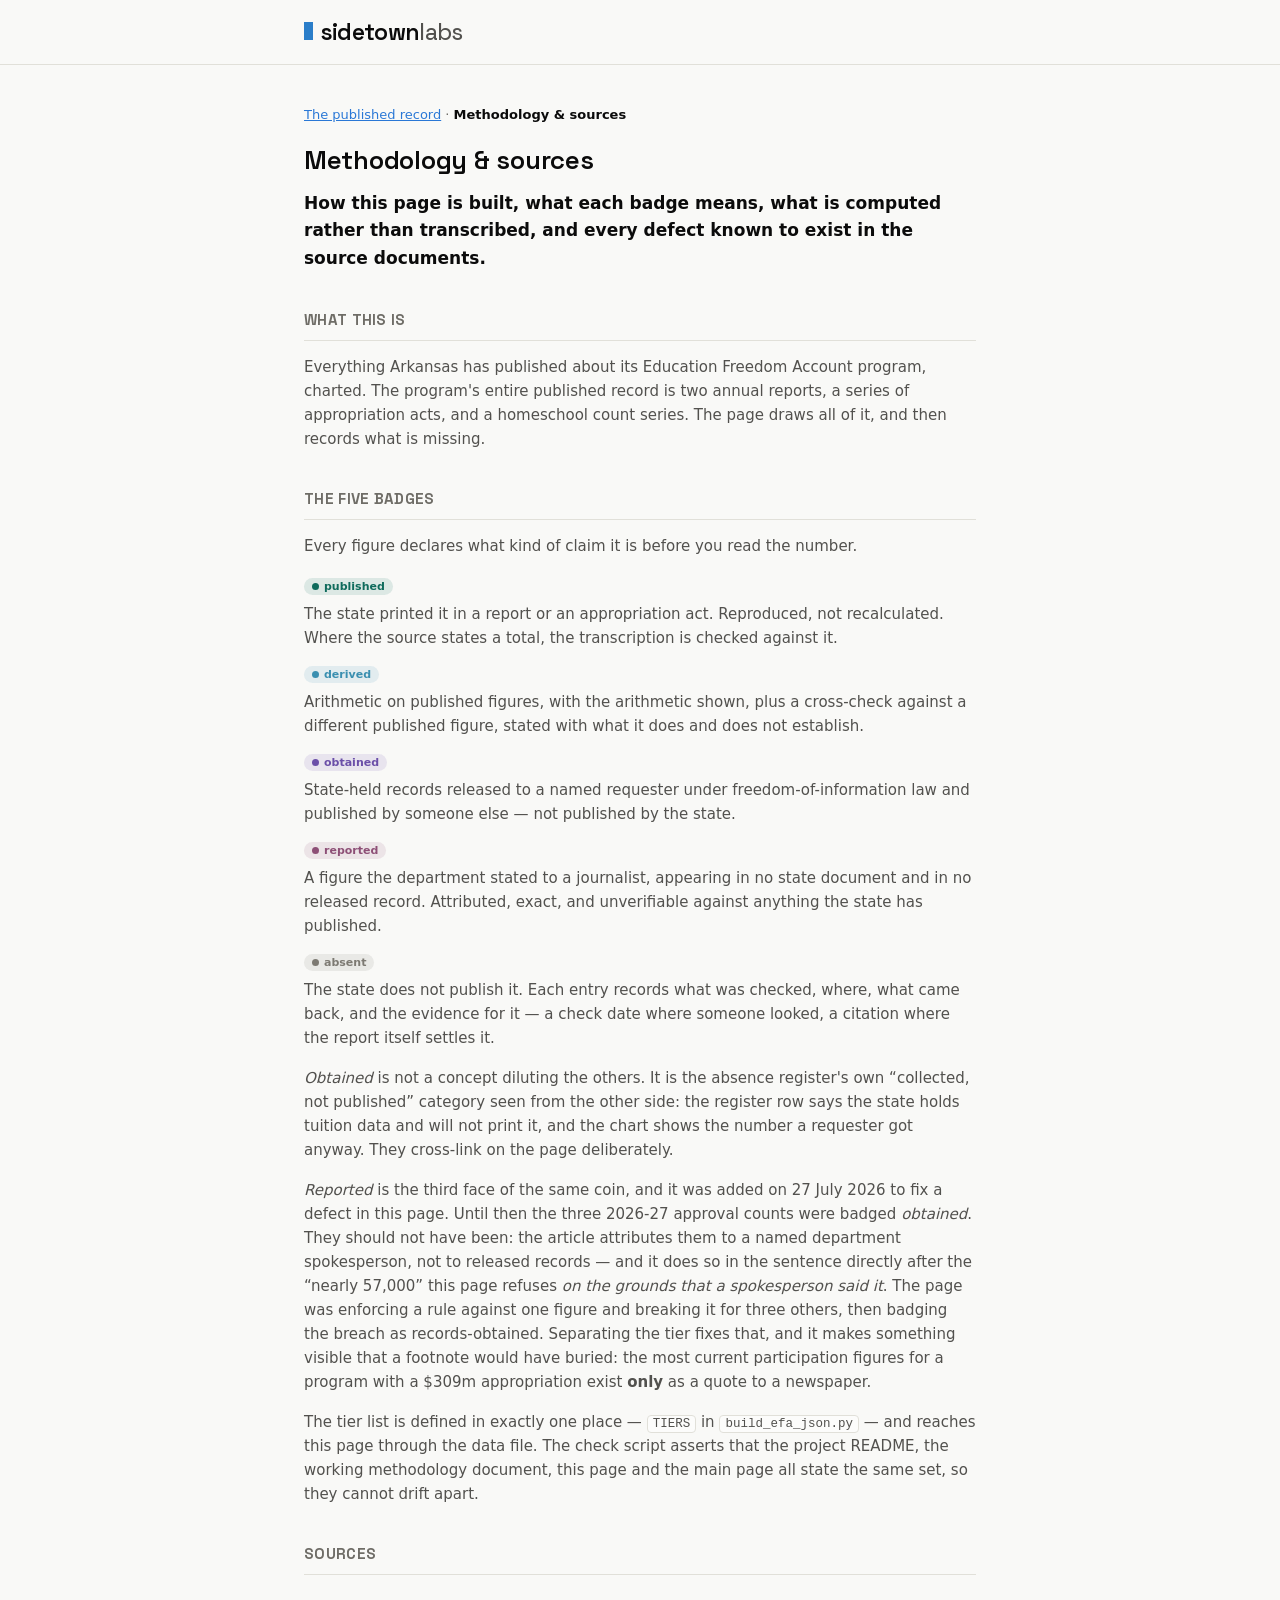
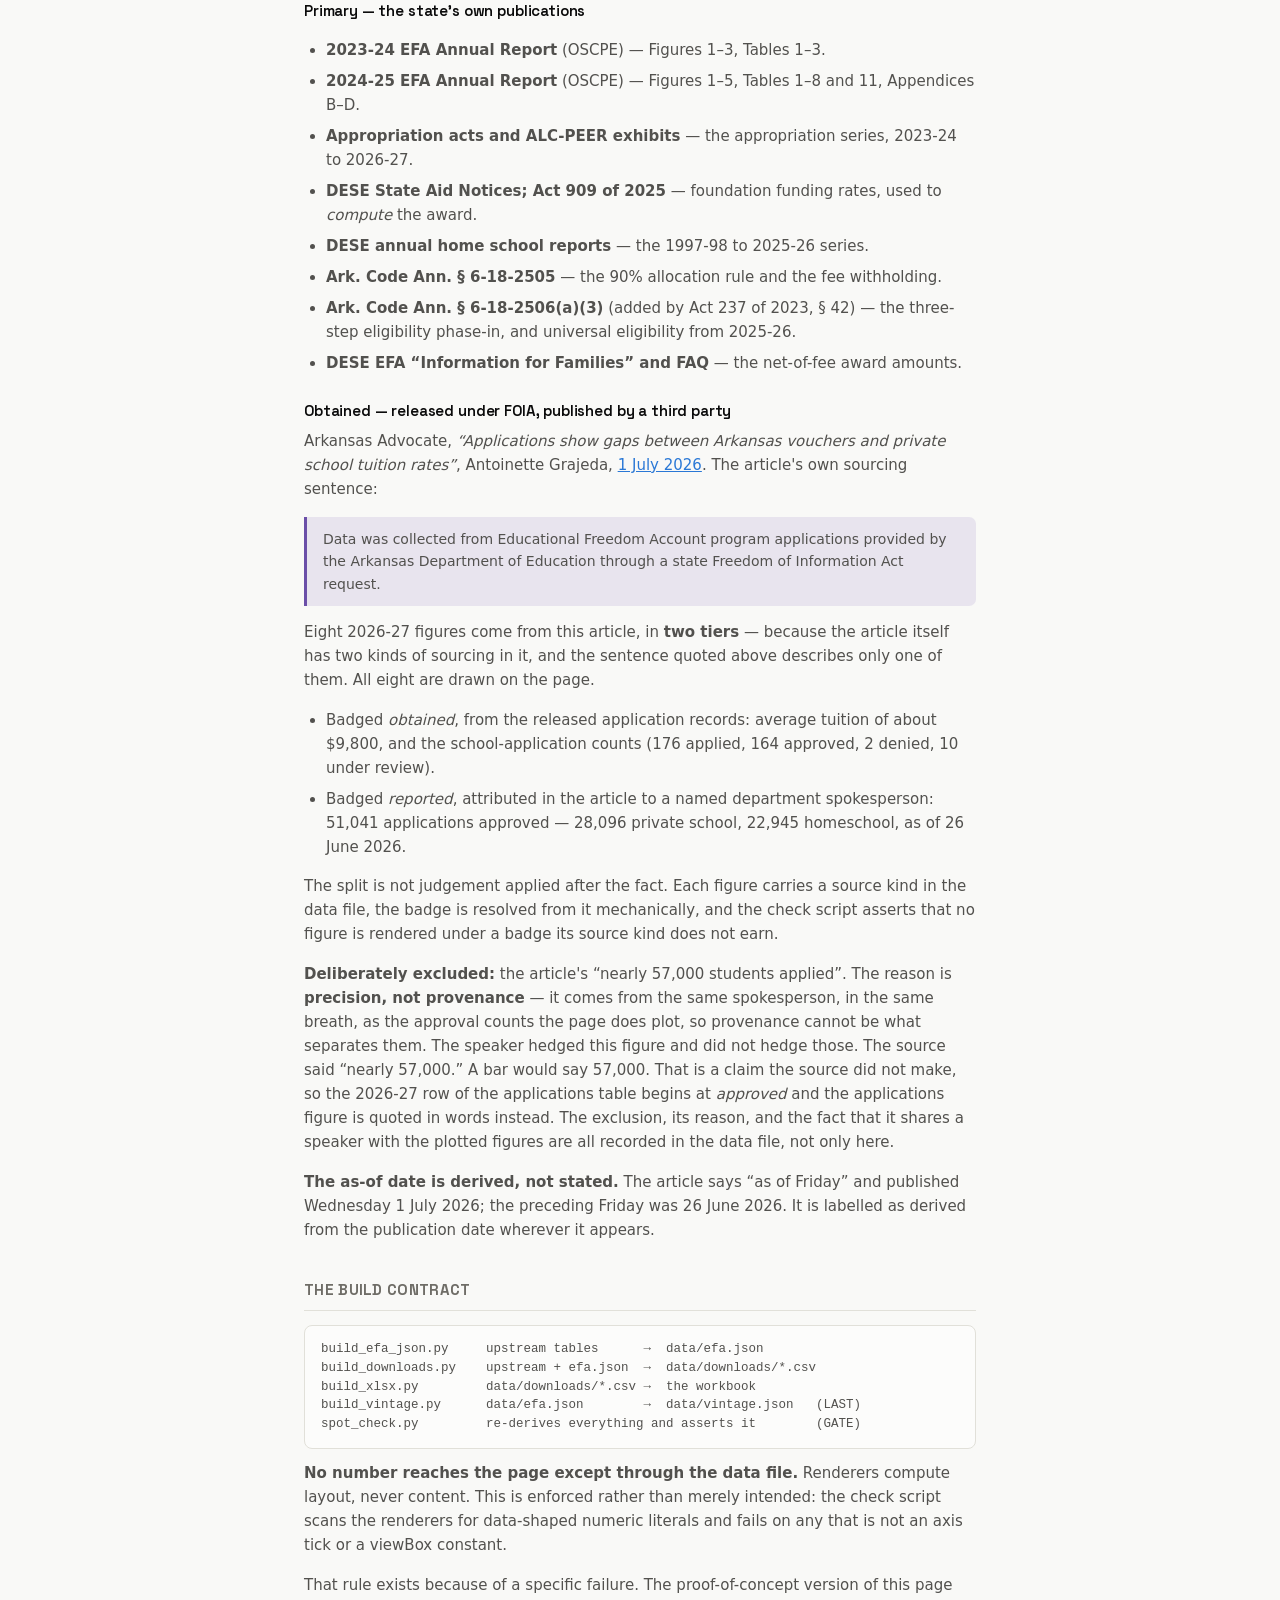
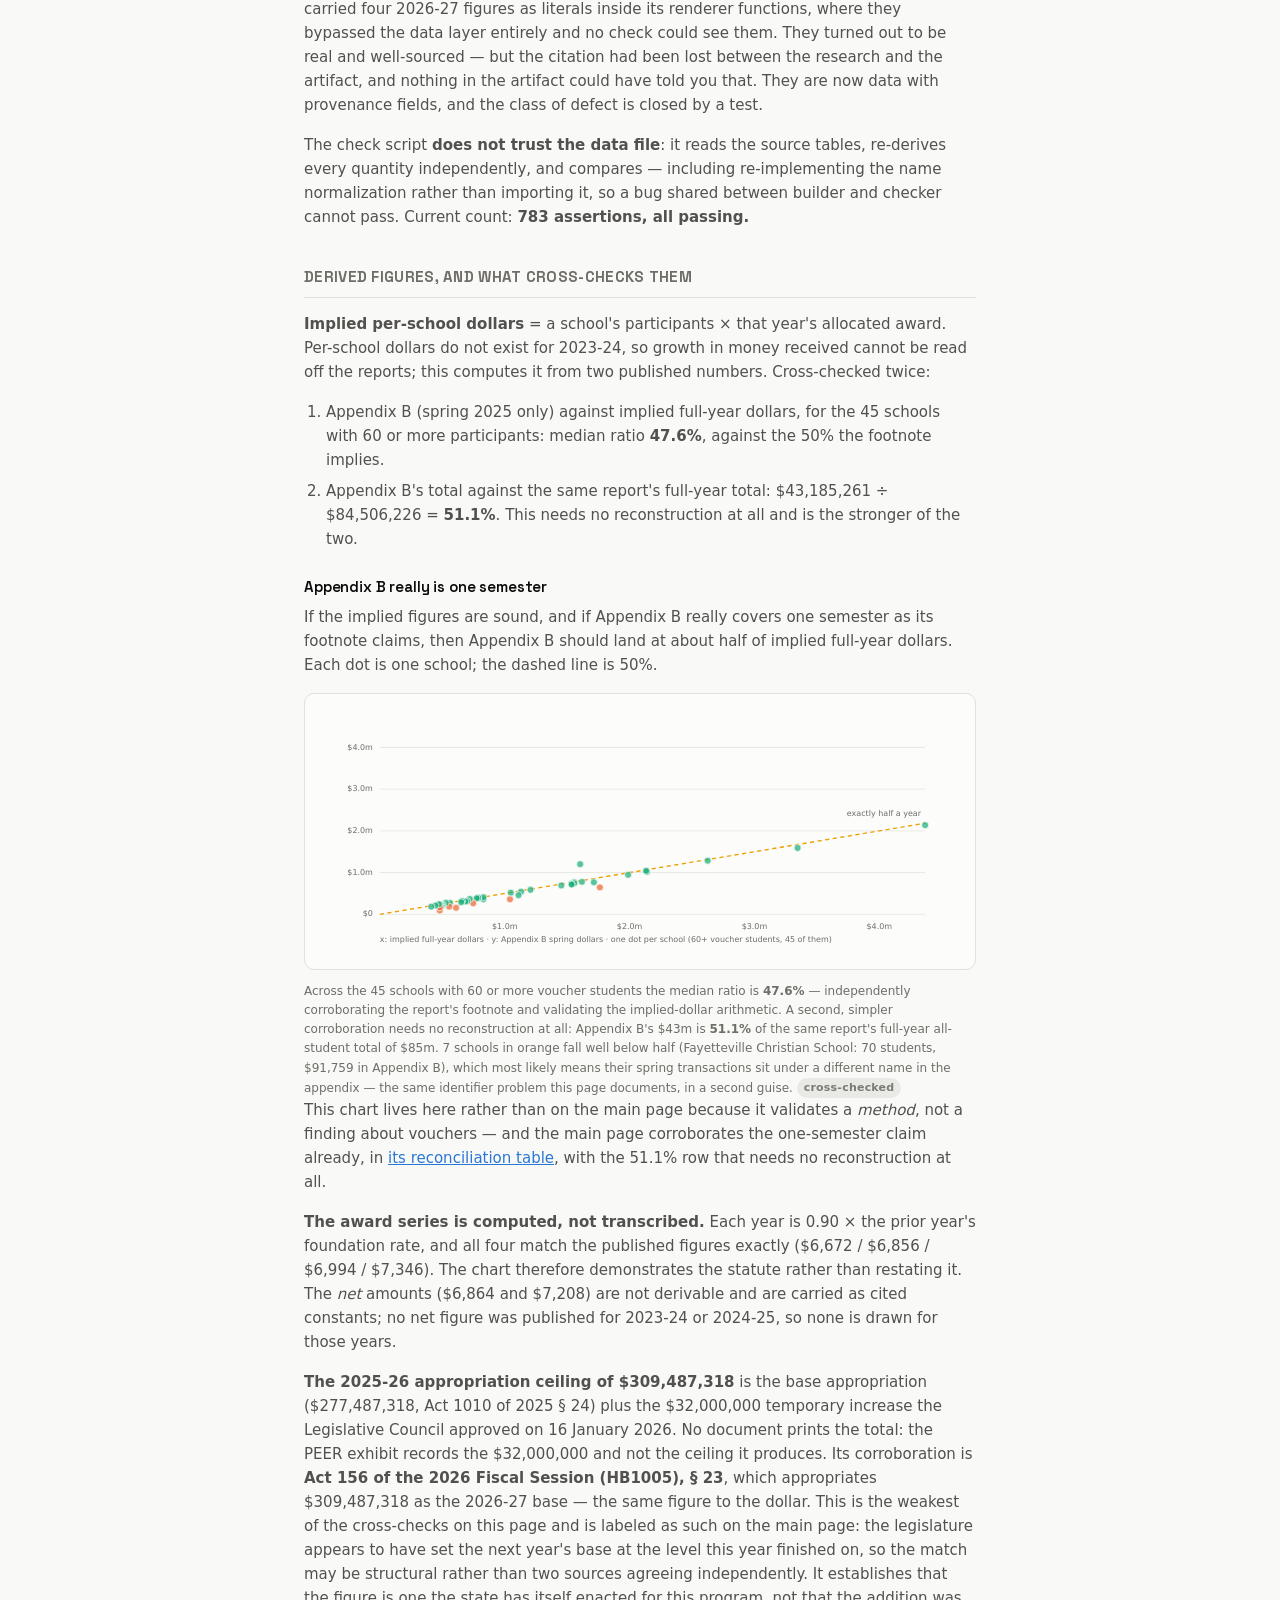
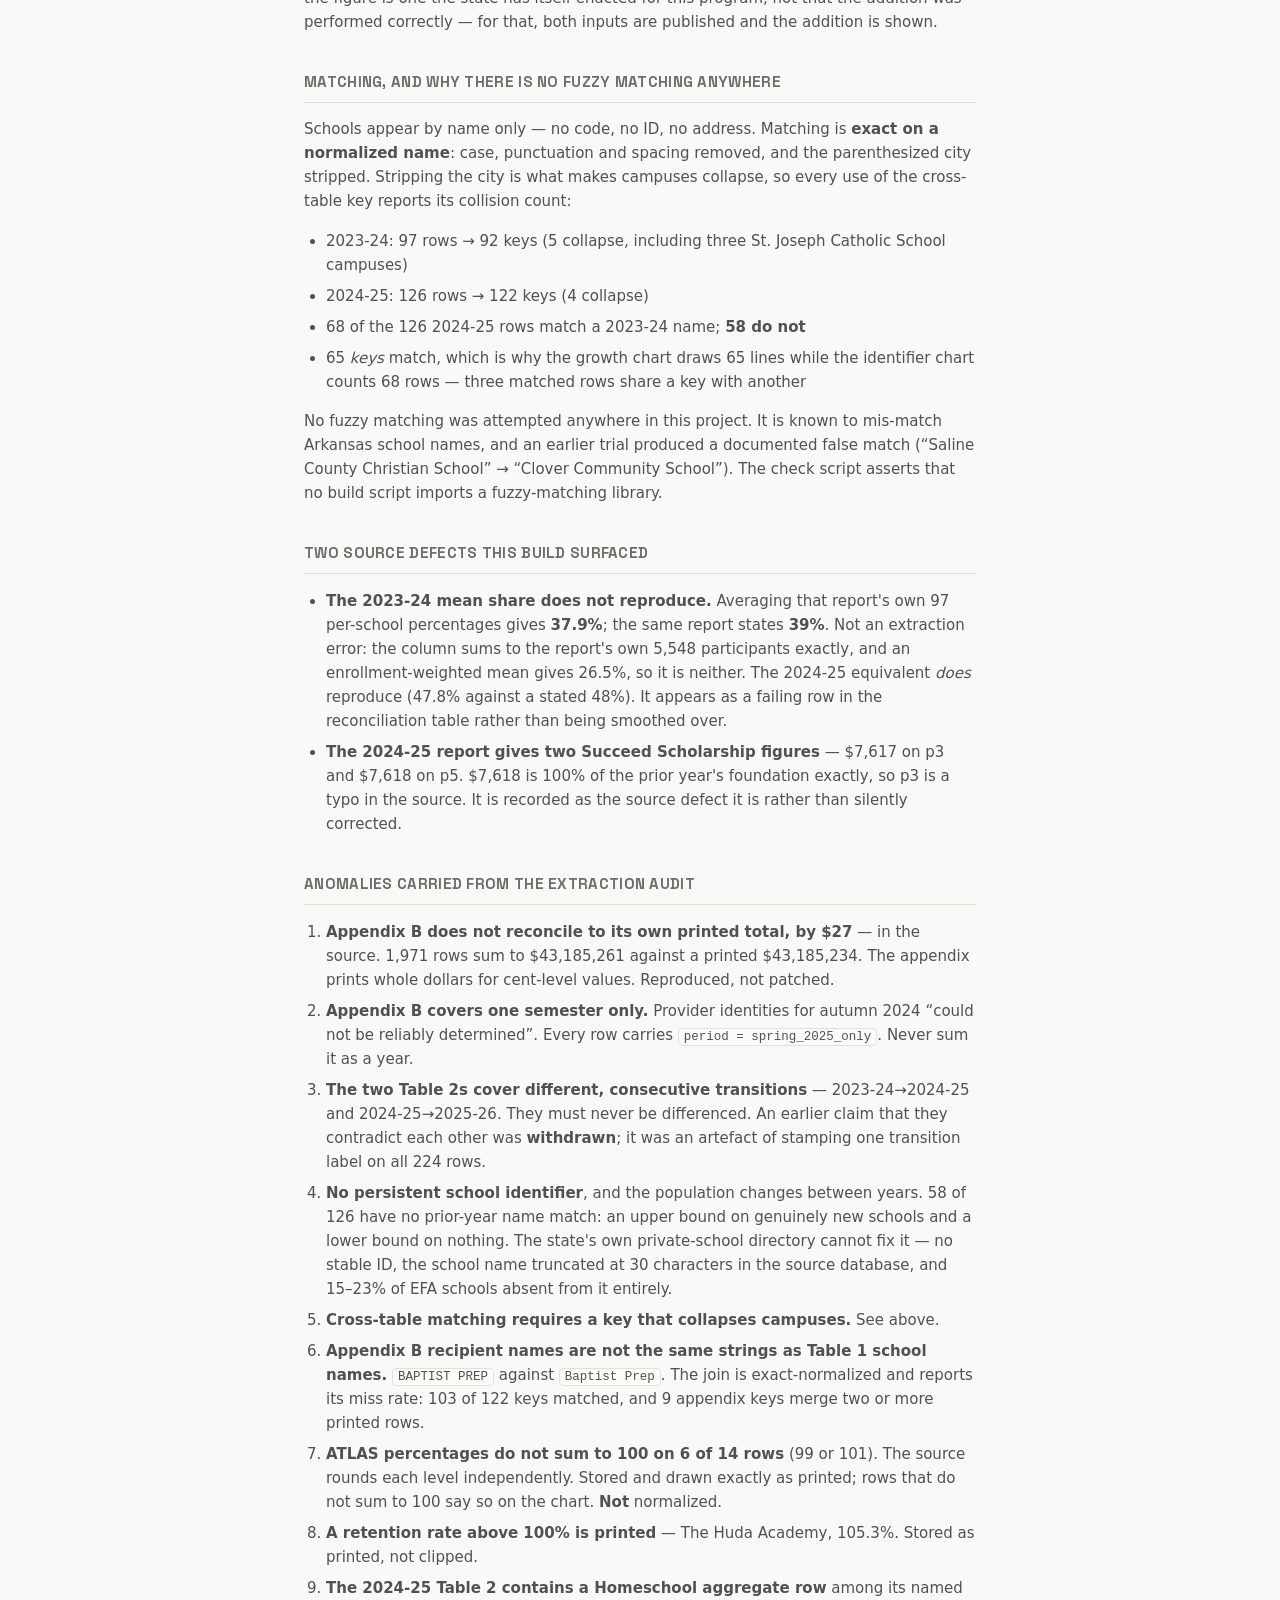
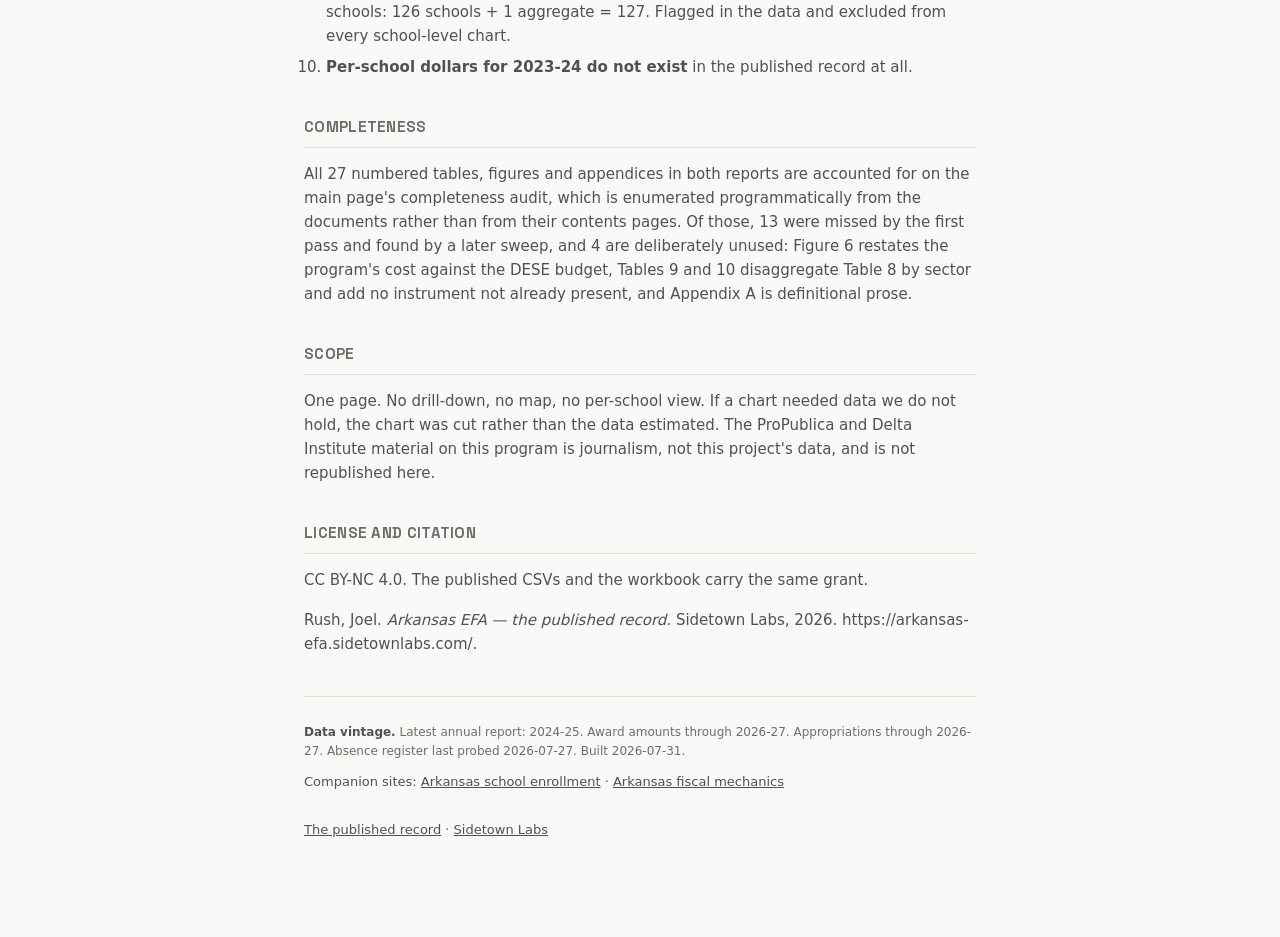
==== commit 9e716ea6: "Sync public surface with private source Private commits newly included:   7c608dc efa site (S41): th" ====
--- a/methodology.html
+++ b/methodology.html
@@ -70,8 +70,8 @@
   <dd>The state printed it in a report or an appropriation act. Reproduced, not recalculated.
   Where the source states a total, the transcription is checked against it.</dd>
   <dt><span class="verify-badge" data-verify="derived"><span class="verify-dot"></span>derived</span></dt>
-  <dd>Arithmetic on published figures, with the arithmetic shown, plus an independent cross-check
-  against a different published figure.</dd>
+  <dd>Arithmetic on published figures, with the arithmetic shown, plus a cross-check against a
+  different published figure, stated with what it does and does not establish.</dd>
   <dt><span class="verify-badge" data-verify="obtained"><span class="verify-dot"></span>obtained</span></dt>
   <dd>State-held records released to a named requester under freedom-of-information law and
   published by someone else &mdash; not published by the state.</dd>
@@ -167,7 +167,7 @@
 <p>The check script <strong>does not trust the data file</strong>: it reads the source tables,
 re-derives every quantity independently, and compares &mdash; including re-implementing the name
 normalization rather than importing it, so a bug shared between builder and checker cannot pass.
-Current count: <strong>709 assertions, all passing.</strong></p>
+Current count: <strong>783 assertions, all passing.</strong></p>
 
 <h2>Derived figures, and what cross-checks them</h2>
 <p><strong>Implied per-school dollars</strong> = a school's participants &times; that year's
@@ -196,6 +196,18 @@
 $6,994 / $7,346). The chart therefore demonstrates the statute rather than restating it. The
 <em>net</em> amounts ($6,864 and $7,208) are not derivable and are carried as cited constants; no
 net figure was published for 2023-24 or 2024-25, so none is drawn for those years.</p>
+
+<p><strong>The 2025-26 appropriation ceiling of $309,487,318</strong> is the base appropriation
+($277,487,318, Act 1010 of 2025 &sect;&nbsp;24) plus the $32,000,000 temporary increase the
+Legislative Council approved on 16 January 2026. No document prints the total: the PEER exhibit
+records the $32,000,000 and not the ceiling it produces. Its corroboration is <strong>Act 156 of
+the 2026 Fiscal Session (HB1005), &sect;&nbsp;23</strong>, which appropriates $309,487,318 as the
+2026-27 base &mdash; the same figure to the dollar. This is the weakest of the cross-checks on this
+page and is labeled as such on the main page: the legislature appears to have set the next year's
+base at the level this year finished on, so the match may be structural rather than two sources
+agreeing independently. It establishes that the figure is one the state has itself enacted for this
+program, not that the addition was performed correctly &mdash; for that, both inputs are published
+and the addition is shown.</p>
 
 <h2>Matching, and why there is no fuzzy matching anywhere</h2>
 <p>Schools appear by name only &mdash; no code, no ID, no address. Matching is <strong>exact on a
--- a/app.css
+++ b/app.css
@@ -29,7 +29,7 @@
   --page-plane:     #f9f9f7;
   --text-primary:   #0b0b0b;
   --text-secondary: #52514e;
-  --text-muted:     #898781;
+  --text-muted:     #6f6d67;
   --gridline:       #e1e0d9;
   --border:         rgba(11,11,11,0.44);
   --link:           #2a78d6;
@@ -148,10 +148,16 @@
   }
 }
 
-/* Respect a reader's data-theme override the same way the Artifact/enrollment
-   conventions do -- explicit toggle wins over the OS preference in both
-   directions. (Present for parity; the static site itself ships no toggle
-   today, but any future one will Just Work.) */
+/* Set color-scheme from an explicit data-theme override, so form controls and
+   scrollbars follow it. NOTE: this is all these rules do -- the ~30 color
+   tokens above are declared once at :root and once inside the
+   prefers-color-scheme media query, and nothing here overrides them. A reader
+   who sets data-theme="dark" under a light OS preference gets dark form
+   controls on a light page.
+   A real toggle would need the dark token block duplicated under
+   :root[data-theme="dark"]; that has not been done, and it is not free --
+   spot_check family E asserts the shared token block is byte-identical across
+   all three sites, so it would have to land in all of them at once. */
 :root[data-theme="light"] { color-scheme: light; }
 :root[data-theme="dark"]  { color-scheme: dark; }
 
@@ -676,7 +682,10 @@
 
 /* Register: the count-by-kind chips carry the distribution, which is the
    finding; each probe collapses to one line beneath them. */
-.reg-summary { display: flex; flex-wrap: wrap; gap: 7px; margin: 0 0 4px; max-width: none; }
+.reg-summary { display: flex; flex-wrap: wrap; align-items: center; gap: 7px; margin: 0 0 4px; max-width: none; }
+/* The vintage of the count-by-kind chips. Deliberately not a chip: it dates
+   them rather than being one of them. */
+.reg-summary .reg-asof { color: var(--text-muted); font-size: 12px; }
 details.regrow { border-bottom: 1px solid var(--gridline); padding: 9px 2px; }
 details.regrow:last-child { border-bottom: 0; }
 details.regrow > summary {
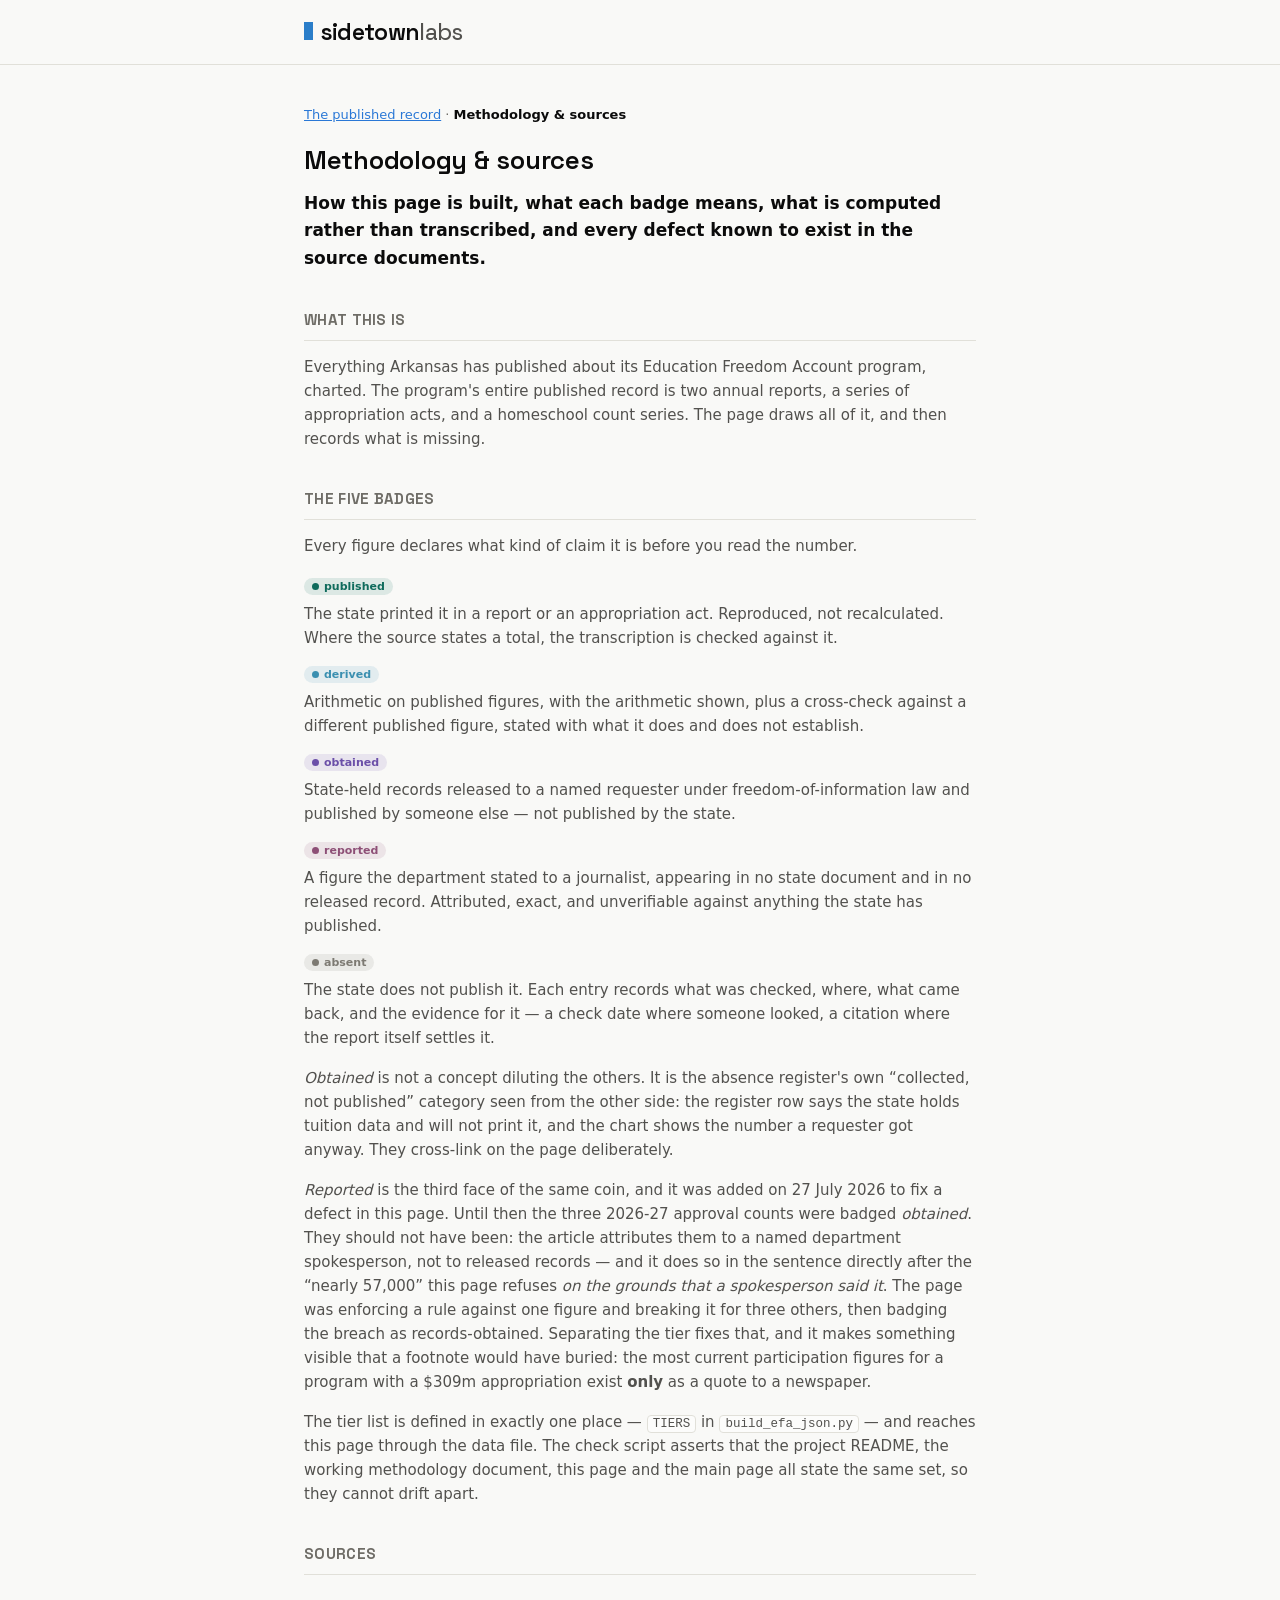
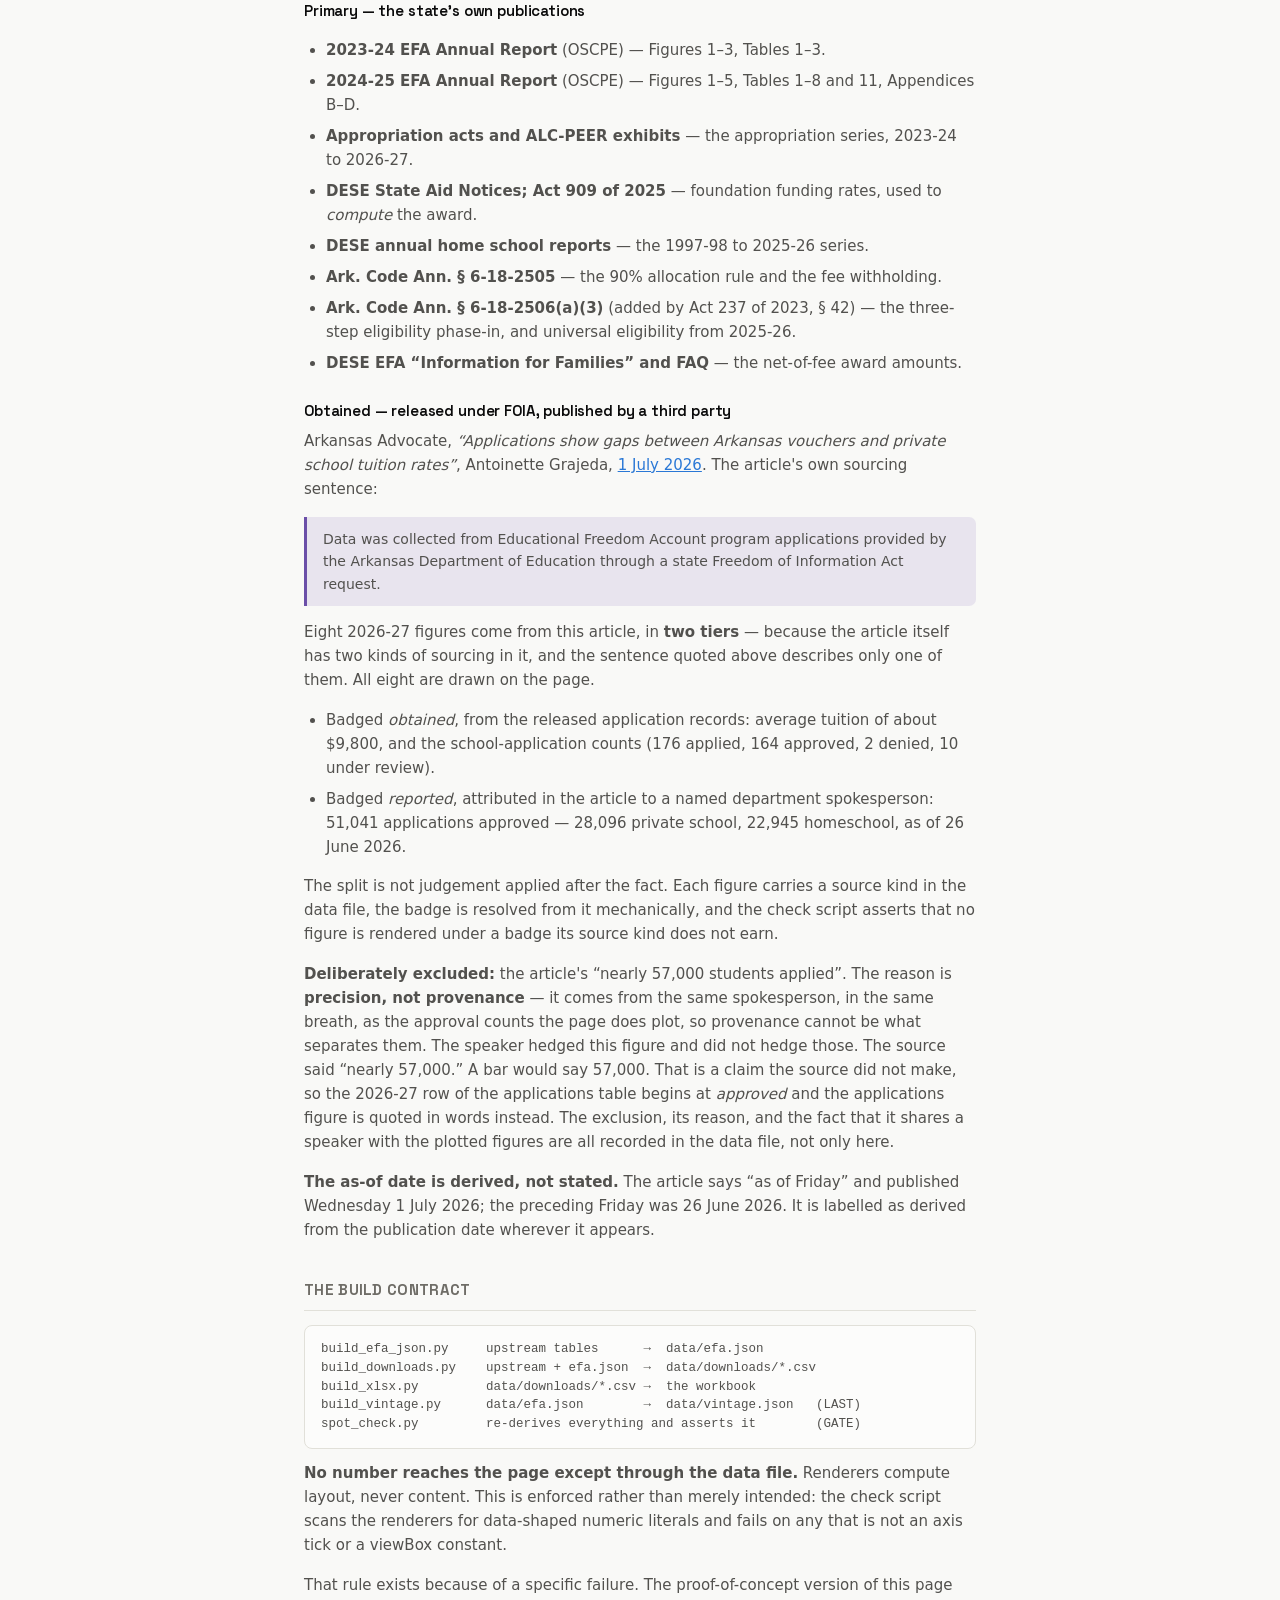
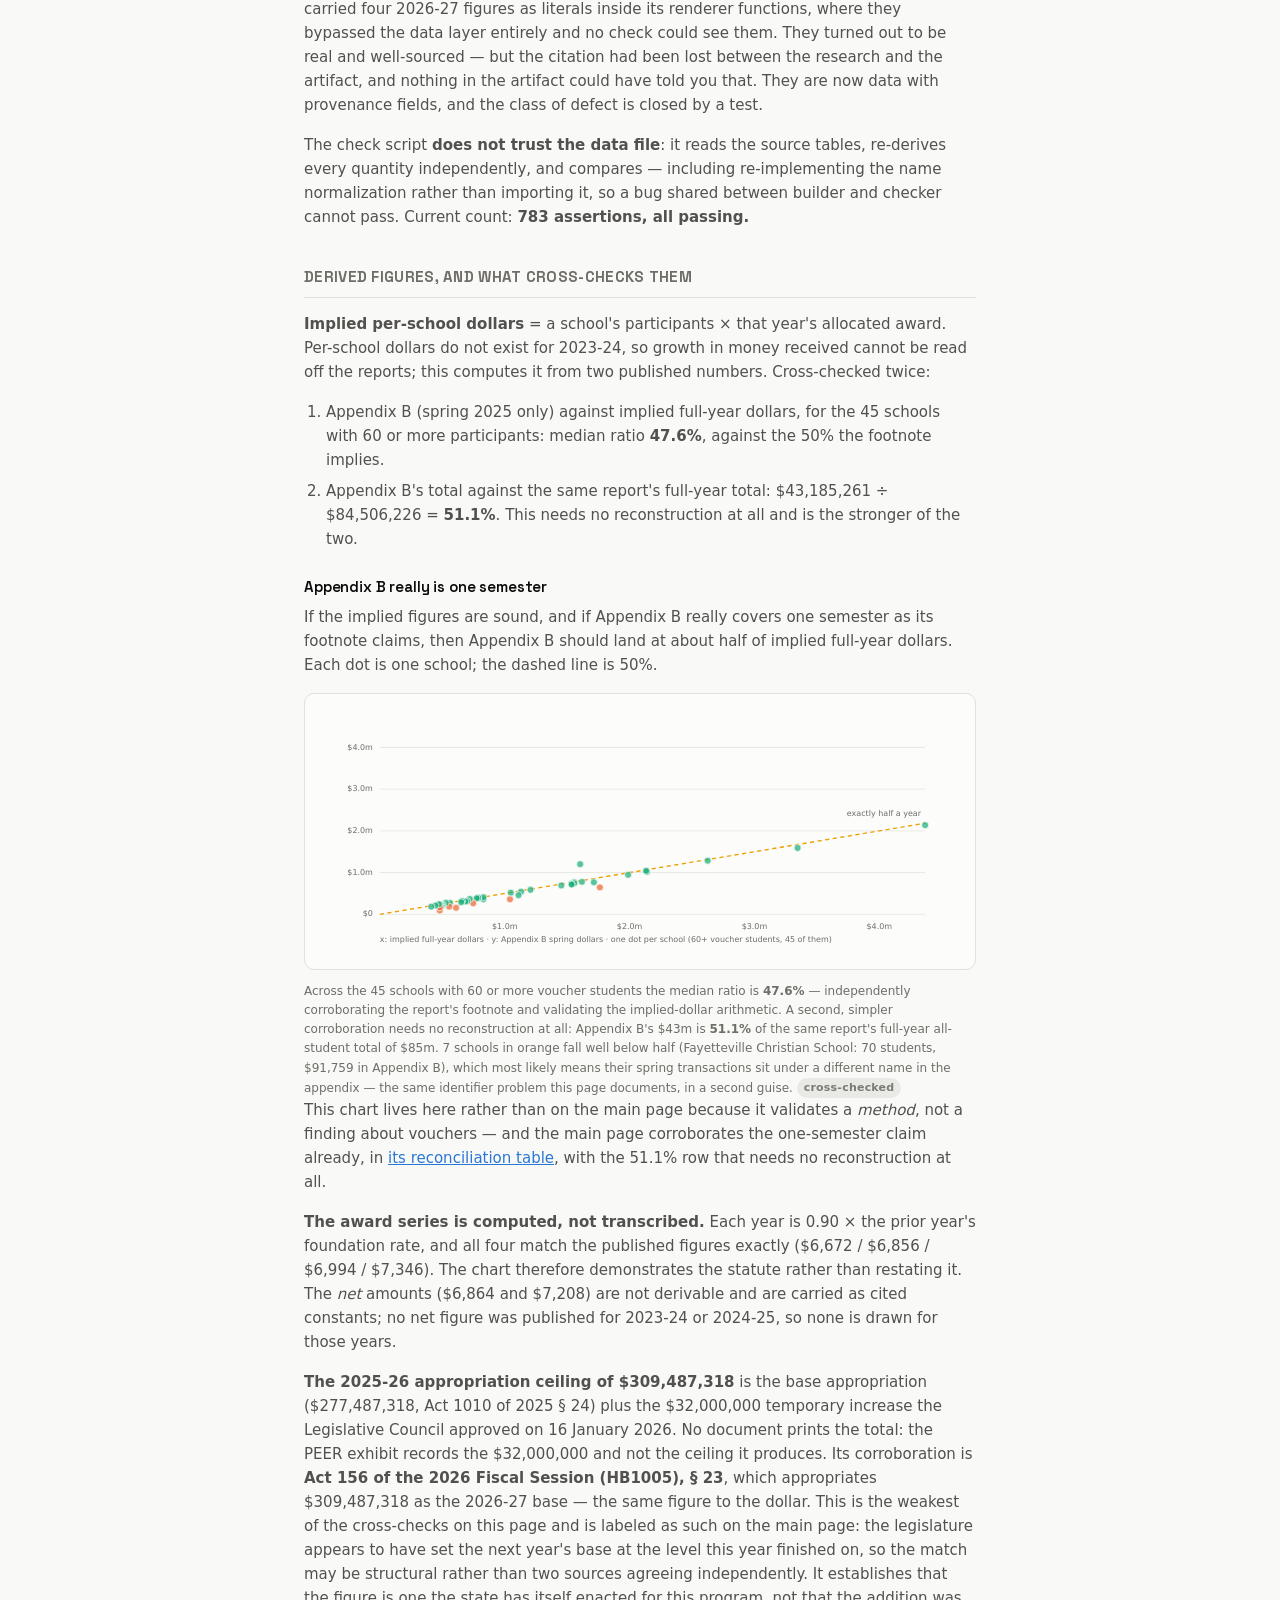
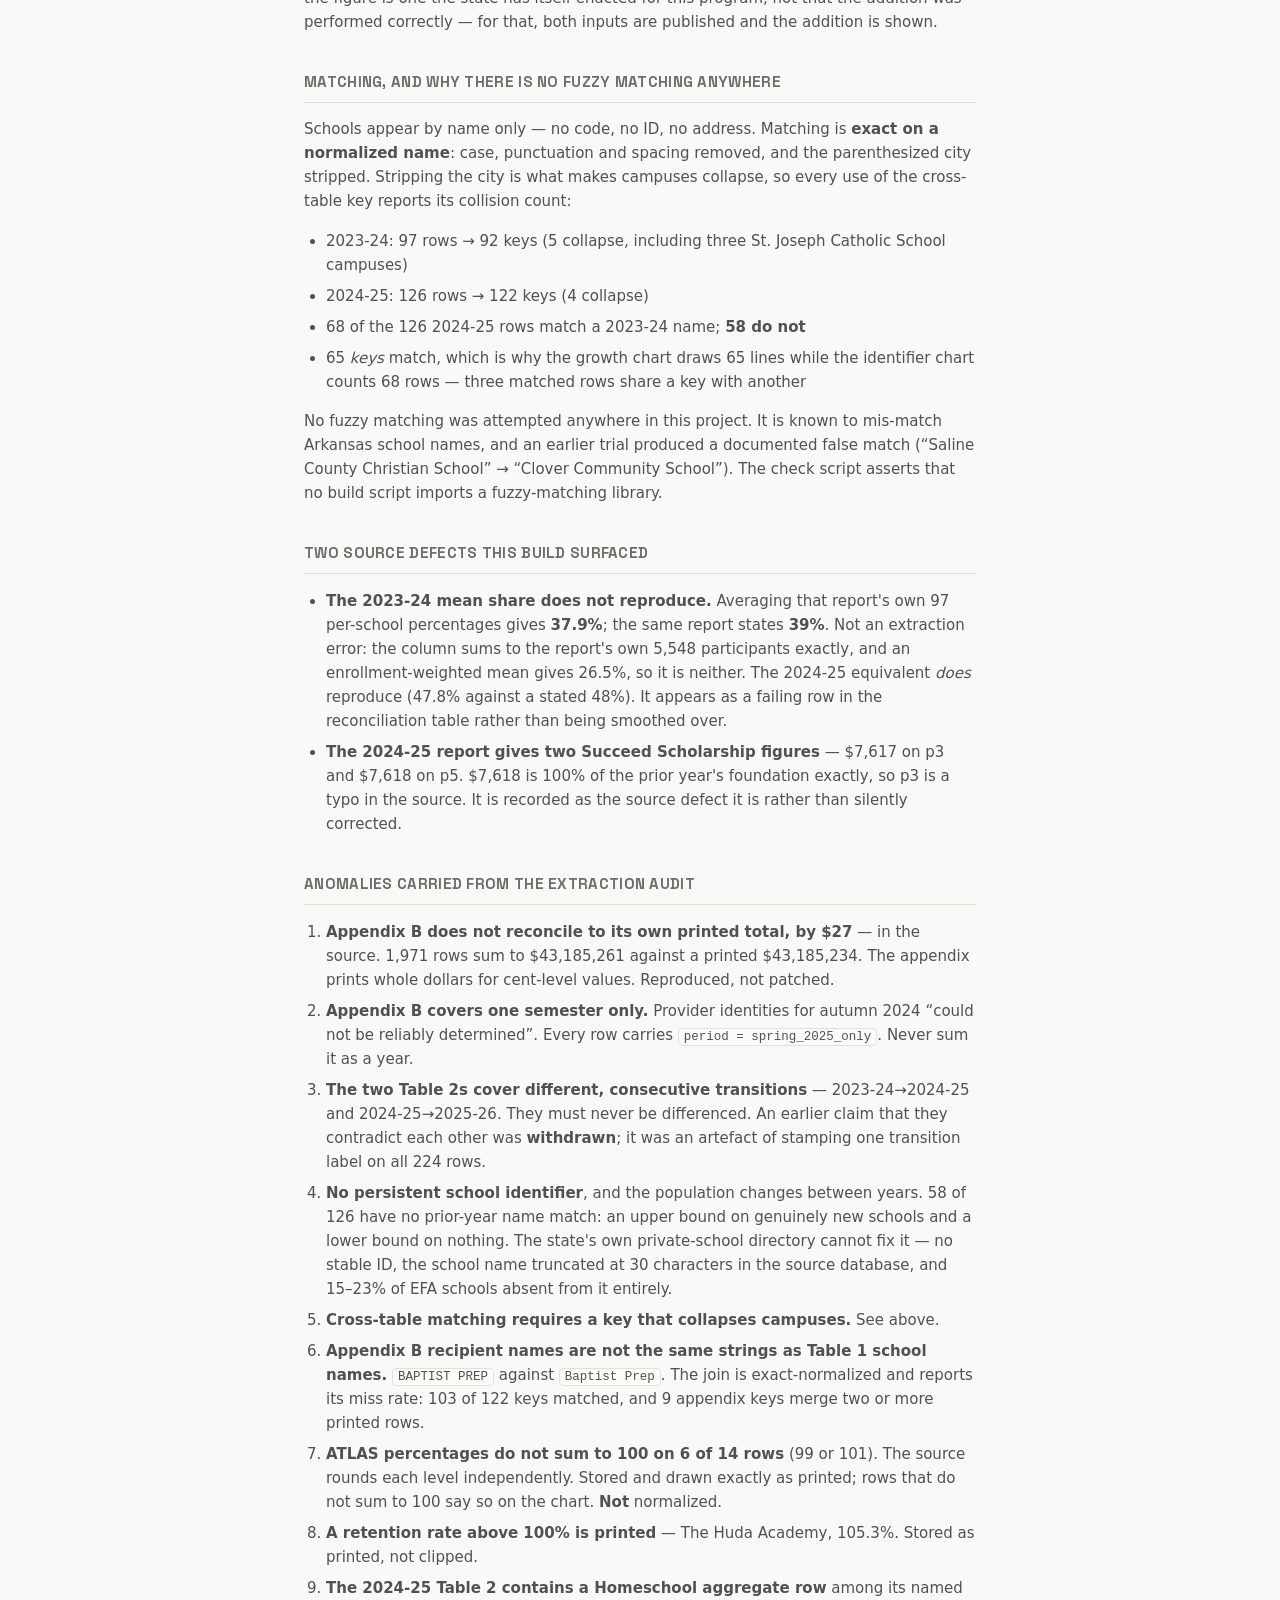
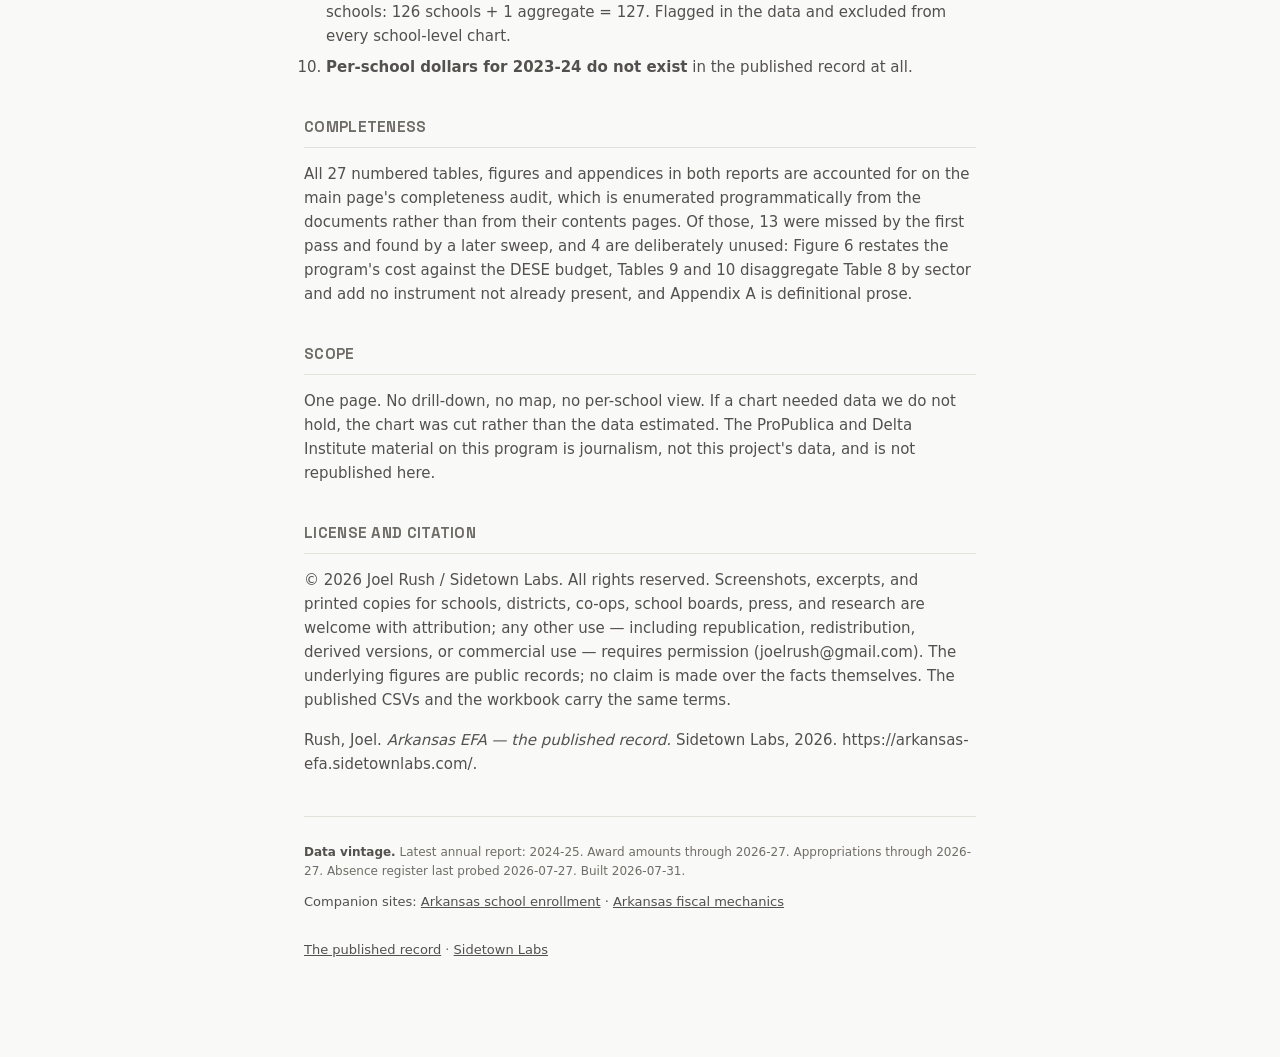
==== commit d5e50102: "Sync public surface with private source Private commits newly included:   c6ec105 Relicense estate: " ====
--- a/methodology.html
+++ b/methodology.html
@@ -287,7 +287,13 @@
 program is journalism, not this project's data, and is not republished here.</p>
 
 <h2>License and citation</h2>
-<p>CC BY-NC 4.0. The published CSVs and the workbook carry the same grant.</p>
+<p>&copy; 2026 Joel Rush / Sidetown Labs. All rights reserved.
+      Screenshots, excerpts, and printed copies for schools, districts,
+      co&#8209;ops, school boards, press, and research are welcome with
+      attribution; any other use &mdash; including republication,
+      redistribution, derived versions, or commercial use &mdash; requires
+      permission (joelrush@gmail.com). The underlying figures are public
+      records; no claim is made over the facts themselves. The published CSVs and the workbook carry the same terms.</p>
 <p>Rush, Joel. <em>Arkansas EFA &mdash; the published record.</em> Sidetown Labs, 2026.
 https://arkansas-efa.sidetownlabs.com/.</p>
 
